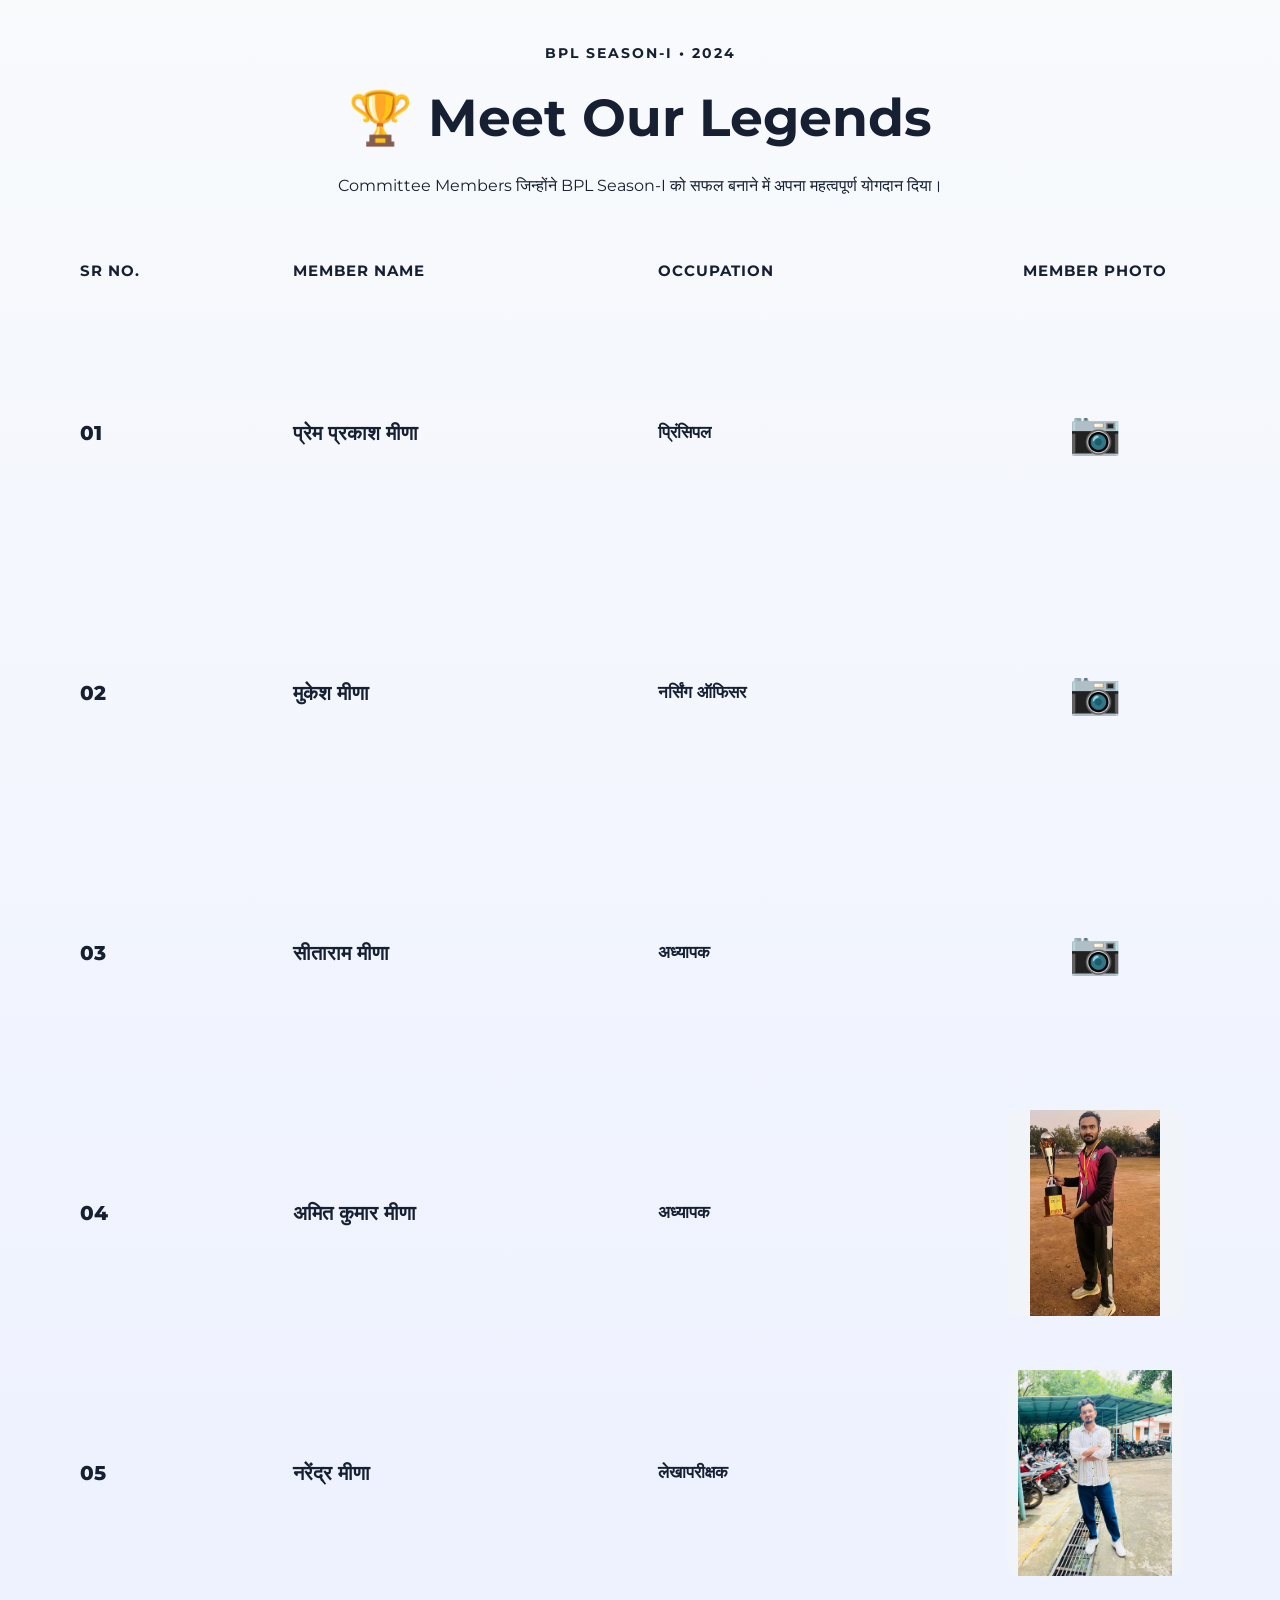
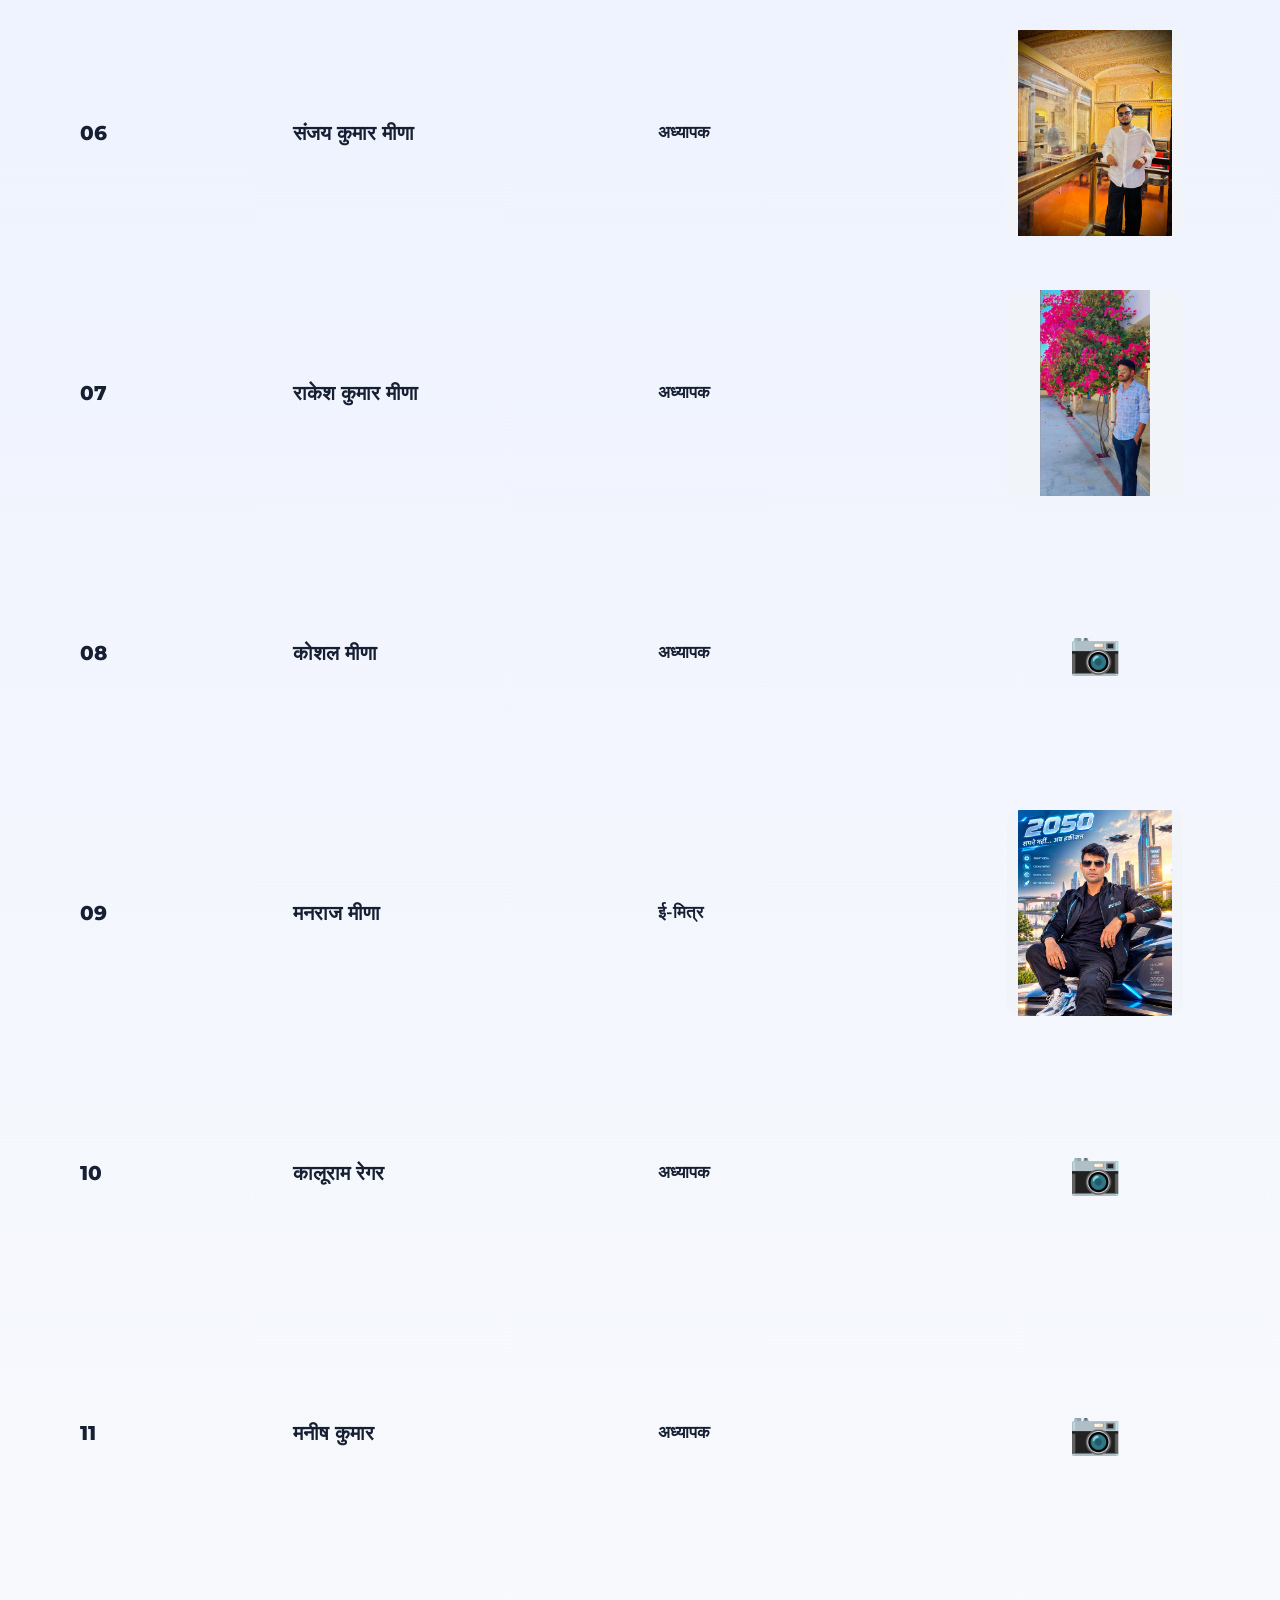
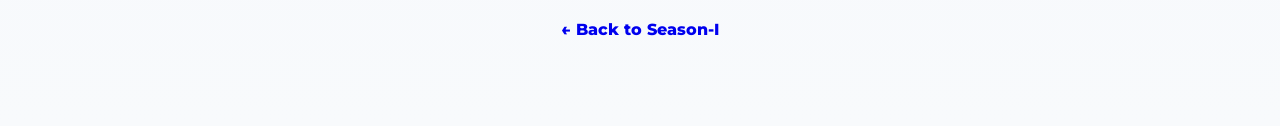
==== committee.html @ f073b976 "Replace placeholders with actual committee photos" ====
<!DOCTYPE html>
<html lang="hi">
<head>
    <meta charset="UTF-8">
    <meta name="viewport" content="width=device-width, initial-scale=1.0">

    <title>Meet Our Legends | BPL Season-I</title>

    <link rel="stylesheet" href="style.css">

    <style>
        .committee-page {
            max-width: 1200px;
            margin: 0 auto;
            padding: 40px 20px 70px;
        }

        .committee-header {
            text-align: center;
            margin-bottom: 40px;
        }

        .committee-header .eyebrow {
            display: inline-block;
            font-size: 14px;
            font-weight: 700;
            letter-spacing: 2px;
            margin-bottom: 12px;
        }

        .committee-header h1 {
            margin: 0;
            font-size: clamp(30px, 5vw, 52px);
        }

        .committee-header p {
            margin: 12px auto 0;
            max-width: 700px;
            line-height: 1.7;
        }

        .committee-table-wrap {
            width: 100%;
            overflow-x: auto;
            border-radius: 18px;
        }

        .committee-table {
            width: 100%;
            min-width: 850px;
            border-collapse: separate;
            border-spacing: 0;
            overflow: hidden;
        }

        .committee-table th,
        .committee-table td {
            padding: 20px;
            text-align: left;
            vertical-align: middle;
        }

        .committee-table th {
            font-size: 15px;
            text-transform: uppercase;
            letter-spacing: 1px;
        }

        .committee-table td {
            font-size: 17px;
        }

        .committee-table tbody tr {
            transition: transform 0.2s ease;
        }

        .committee-table tbody tr:hover {
            transform: scale(1.005);
        }

        .committee-number {
            font-weight: 800;
            font-size: 20px !important;
            white-space: nowrap;
        }

        .committee-name {
            font-weight: 800;
            font-size: 20px !important;
            white-space: nowrap;
        }

        .committee-occupation {
            font-weight: 600;
            white-space: nowrap;
        }

        .committee-photo-cell {
            width: 250px;
            text-align: center !important;
        }

        .committee-photo-frame {
            width: 190px;
            height: 220px;
            margin: 0 auto;
            padding: 7px;
            border-radius: 18px;
            overflow: hidden;
            box-sizing: border-box;
        }

        .committee-photo-frame img {
            width: 100%;
            height: 100%;
            display: block;
            object-fit: contain;
            background: #f1f5f9;
            border-radius: 13px;
        }

        .committee-photo-placeholder {
            width: 100%;
            height: 100%;
            display: flex;
            align-items: center;
            justify-content: center;
            border-radius: 13px;
            font-size: 42px;
        }

        .committee-back {
            text-align: center;
            margin-top: 40px;
        }

        .committee-back a {
            display: inline-block;
            padding: 14px 24px;
            border-radius: 12px;
            text-decoration: none;
            font-weight: 800;
        }

        @media (max-width: 700px) {
            .committee-page {
                padding: 30px 12px 50px;
            }

            .committee-table th,
            .committee-table td {
                padding: 15px;
            }

            .committee-photo-frame {
                width: 170px;
                height: 200px;
            }
        }
    </style>
</head>

<body>

<main class="committee-page">

    <header class="committee-header">
        <div class="eyebrow">BPL SEASON-I • 2024</div>

        <h1>🏆 Meet Our Legends</h1>

        <p>
            Committee Members जिन्होंने BPL Season-I को सफल बनाने में
            अपना महत्वपूर्ण योगदान दिया।
        </p>
    </header>


    <div class="committee-table-wrap">

        <table class="committee-table">

            <thead>
                <tr>
                    <th>Sr No.</th>
                    <th>Member Name</th>
                    <th>Occupation</th>
                    <th class="committee-photo-cell">Member Photo</th>
                </tr>
            </thead>

            <tbody>

                <tr>
                    <td class="committee-number">01</td>
                    <td class="committee-name">प्रेम प्रकाश मीणा</td>
                    <td class="committee-occupation">प्रिंसिपल</td>
                    <td class="committee-photo-cell">
                        <div class="committee-photo-frame">
                            <div class="committee-photo-placeholder">📷</div>
                        </div>
                    </td>
                </tr>

                <tr>
                    <td class="committee-number">02</td>
                    <td class="committee-name">मुकेश मीणा</td>
                    <td class="committee-occupation">नर्सिंग ऑफिसर</td>
                    <td class="committee-photo-cell">
                        <div class="committee-photo-frame">
                            <div class="committee-photo-placeholder">📷</div>
                        </div>
                    </td>
                </tr>

                <tr>
                    <td class="committee-number">03</td>
                    <td class="committee-name">सीताराम मीणा</td>
                    <td class="committee-occupation">अध्यापक</td>
                    <td class="committee-photo-cell">
                        <div class="committee-photo-frame">
                            <div class="committee-photo-placeholder">📷</div>
                        </div>
                    </td>
                </tr>

                <tr>
                    <td class="committee-number">04</td>
                    <td class="committee-name">अमित कुमार मीणा</td>
                    <td class="committee-occupation">अध्यापक</td>
                    <td class="committee-photo-cell">
                        <div class="committee-photo-frame">
                            <img src="committee-photos/amit-kumar-meena.jpg"
     alt="अमित कुमार मीणा"
     loading="lazy">
                        </div>
                    </td>
                </tr>

                <tr>
                    <td class="committee-number">05</td>
                    <td class="committee-name">नरेंद्र मीणा</td>
                    <td class="committee-occupation">लेखापरीक्षक</td>
                    <td class="committee-photo-cell">
                        <div class="committee-photo-frame">
                            <img src="committee-photos/narendra-meena.jpg"
     alt="नरेंद्र मीणा"
     loading="lazy">
                        </div>
                    </td>
                </tr>

                <tr>
                    <td class="committee-number">06</td>
                    <td class="committee-name">संजय कुमार मीणा</td>
                    <td class="committee-occupation">अध्यापक</td>
                    <td class="committee-photo-cell">
                        <div class="committee-photo-frame">
                            <img src="committee-photos/sanjay-kumar-meena.jpg"
     alt="संजय कुमार मीणा"
     loading="lazy">
                        </div>
                    </td>
                </tr>

                <tr>
                    <td class="committee-number">07</td>
                    <td class="committee-name">राकेश कुमार मीणा</td>
                    <td class="committee-occupation">अध्यापक</td>
                    <td class="committee-photo-cell">
                        <div class="committee-photo-frame">
                            <img src="committee-photos/rakesh-kumar-meena.jpg"
     alt="राकेश कुमार मीणा"
     loading="lazy">
                        </div>
                    </td>
                </tr>

                <tr>
                    <td class="committee-number">08</td>
                    <td class="committee-name">कोशल मीणा</td>
                    <td class="committee-occupation">अध्यापक</td>
                    <td class="committee-photo-cell">
                        <div class="committee-photo-frame">
                            <div class="committee-photo-placeholder">📷</div>
                        </div>
                    </td>
                </tr>

                <tr>
                    <td class="committee-number">09</td>
                    <td class="committee-name">मनराज मीणा</td>
                    <td class="committee-occupation">ई-मित्र</td>
                    <td class="committee-photo-cell">
                        <div class="committee-photo-frame">
                            <img src="committee-photos/manraj-meena.jpg"
     alt="मनराज मीणा"
     loading="lazy">
                        </div>
                    </td>
                </tr>

                <tr>
                    <td class="committee-number">10</td>
                    <td class="committee-name">कालूराम रेगर</td>
                    <td class="committee-occupation">अध्यापक</td>
                    <td class="committee-photo-cell">
                        <div class="committee-photo-frame">
                            <div class="committee-photo-placeholder">📷</div>
                        </div>
                    </td>
                </tr>

                <tr>
                    <td class="committee-number">11</td>
                    <td class="committee-name">मनीष कुमार</td>
                    <td class="committee-occupation">अध्यापक</td>
                    <td class="committee-photo-cell">
                        <div class="committee-photo-frame">
                            <div class="committee-photo-placeholder">📷</div>
                        </div>
                    </td>
                </tr>

            </tbody>

        </table>

    </div>


    <div class="committee-back">
        <a href="season-1.html">← Back to Season-I</a>
    </div>

</main>

</body>
  </html>
---- style.css ----
/* =========================================================
   🏏 BADH KA JHOPDA PREMIER LEAGUE
   BPL - COLORFUL CRICKET EDITION
   ========================================================= */


/* ================= GOOGLE FONT ================= */

@import url('https://fonts.googleapis.com/css2?family=Baloo+2:wght@400;500;600;700;800&family=Montserrat:wght@400;500;600;700;800;900&display=swap');


/* ================= COLOR SYSTEM ================= */

:root {

    --green-dark: #052e16;
    --green: #16a34a;
    --green-light: #4ade80;

    --gold: #fbbf24;
    --gold-dark: #d97706;

    --orange: #f97316;
    --red: #ef4444;

    --blue: #2563eb;
    --purple: #7c3aed;
    --pink: #ec4899;

    --dark: #07111f;
    --dark-2: #0f172a;

    --white: #ffffff;
    --light: #f8fafc;
    --grey: #64748b;

    --shadow:
        0 10px 30px rgba(0, 0, 0, 0.12);

    --shadow-heavy:
        0 15px 40px rgba(0, 0, 0, 0.22);
}


/* ================= GLOBAL ================= */

* {
    margin: 0;
    padding: 0;
    box-sizing: border-box;
}

html {
    scroll-behavior: smooth;
}

body {

    font-family: 'Montserrat', Arial, sans-serif;

    background:
        linear-gradient(
            180deg,
            #f8fafc 0%,
            #eef2ff 45%,
            #f8fafc 100%
        );

    color: #172033;

    line-height: 1.6;

    overflow-x: hidden;
}


/* ================= HEADER ================= */

.site-header {

    position: relative;

    min-height: 330px;

    display: flex;

    align-items: center;

    padding: 50px 6%;

    color: white;

    overflow: hidden;

    background-image:

        linear-gradient(
            120deg,
            rgba(2, 44, 34, 0.88),
            rgba(15, 23, 42, 0.78),
            rgba(124, 58, 237, 0.55)
        ),

        url("bpl-tournament.jpeg");

    background-size: cover;

    background-position: center 40%;

    background-repeat: no-repeat;
}


/* Decorative glow */

.site-header::before {

    content: "";

    position: absolute;

    width: 350px;
    height: 350px;

    right: -120px;
    top: -150px;

    border-radius: 50%;

    background:
        radial-gradient(
            circle,
            rgba(251, 191, 36, 0.45),
            transparent 70%
        );

    pointer-events: none;
}


/* Bottom gold line */

.site-header::after {

    content: "";

    position: absolute;

    left: 0;
    bottom: 0;

    width: 100%;
    height: 6px;

    background:
        linear-gradient(
            90deg,
            #16a34a,
            #fbbf24,
            #f97316,
            #ec4899,
            #7c3aed
        );
}


/* ================= LOGO AREA ================= */

.logo-area {

    display: flex;

    align-items: center;

    gap: 22px;

    position: relative;

    z-index: 5;
}


/* ================= BPL LOGO ================= */

.logo-circle {

    width: 90px;
    height: 90px;

    border-radius: 50%;

    display: flex;

    align-items: center;

    justify-content: center;

    flex-shrink: 0;

    font-family: 'Montserrat', sans-serif;

    font-size: 25px;

    font-weight: 900;

    color: #172033;

    background:
        linear-gradient(
            135deg,
            #fde68a,
            #fbbf24,
            #f97316
        );

    border: 5px solid rgba(255,255,255,0.9);

    box-shadow:
        0 0 0 5px rgba(251,191,36,0.25),
        0 0 35px rgba(251,191,36,0.65),
        0 8px 25px rgba(0,0,0,0.4);

    animation: logoPulse 3s infinite;
}


@keyframes logoPulse {

    0%, 100% {
        transform: scale(1);
    }

    50% {
        transform: scale(1.06);
    }
}


/* ================= HEADER TITLE ================= */

.logo-area h1 {

    font-family: 'Baloo 2', sans-serif;

    font-size: clamp(32px, 5vw, 55px);

    line-height: 1.05;

    font-weight: 800;

    letter-spacing: -1px;

    color: white;

    text-shadow:
        3px 4px 0 rgba(0,0,0,0.35),
        0 0 20px rgba(255,255,255,0.18);
}


/* Gradient highlight */

.logo-area h1::first-letter {
    color: #fbbf24;
}


/* ================= TAGLINE ================= */

.logo-area p {

    margin-top: 8px;

    font-size: 18px;

    font-weight: 600;

    letter-spacing: 2px;

    color: #fef3c7;

    text-shadow:
        2px 2px 5px rgba(0,0,0,0.7);
}


/* ================= NAVIGATION ================= */

.navbar {

    position: sticky;

    top: 0;

    z-index: 1000;

    background:
        linear-gradient(
            90deg,
            #052e16,
            #0f172a,
            #312e81
        );

    box-shadow:
        0 5px 20px rgba(0,0,0,0.25);
}


.navbar ul {

    list-style: none;

    display: flex;

    align-items: center;

    justify-content: center;

    flex-wrap: wrap;
}


.navbar a {

    display: block;

    padding: 15px 18px;

    color: white;

    text-decoration: none;

    font-size: 14px;

    font-weight: 700;

    letter-spacing: 0.5px;

    position: relative;

    transition: 0.3s ease;
}


.navbar a::after {

    content: "";

    position: absolute;

    left: 50%;

    bottom: 5px;

    width: 0;

    height: 3px;

    background: #fbbf24;

    border-radius: 10px;

    transform: translateX(-50%);

    transition: 0.3s;
}


.navbar a:hover {

    color: #fbbf24;

    background:
        rgba(255,255,255,0.08);
}


.navbar a:hover::after {

    width: 65%;
}


/* ================= HERO ================= */

.hero {

    min-height: 500px;

    display: flex;

    align-items: center;

    justify-content: center;

    text-align: center;

    padding: 70px 20px;

    color: white;

    position: relative;

    overflow: hidden;

    background:

        radial-gradient(
            circle at 15% 20%,
            rgba(34,197,94,0.25),
            transparent 30%
        ),

        radial-gradient(
            circle at 85% 80%,
            rgba(124,58,237,0.35),
            transparent 35%
        ),

        linear-gradient(
            135deg,
            #052e16,
            #0f172a 55%,
            #312e81
        );
}


.hero::before {

    content: "🏏";

    position: absolute;

    font-size: 180px;

    opacity: 0.04;

    right: 4%;

    bottom: -30px;

    transform: rotate(-15deg);
}


.hero-content {

    max-width: 950px;

    position: relative;

    z-index: 2;
}


.small-title {

    color: #fbbf24;

    font-weight: 800;

    letter-spacing: 5px;

    font-size: 15px;

    margin-bottom: 10px;
}


.hero h2 {

    font-family: 'Baloo 2', sans-serif;

    font-size: clamp(40px, 7vw, 76px);

    line-height: 1;

    font-weight: 800;

    margin-bottom: 20px;

    background:
        linear-gradient(
            90deg,
            #ffffff,
            #fde68a,
            #ffffff
        );

    -webkit-background-clip: text;

    background-clip: text;

    color: transparent;

    text-shadow:
        0 5px 25px rgba(0,0,0,0.3);
}


.hero-subtitle {

    font-size: 20px;

    color: #dbeafe;

    font-weight: 500;

    margin-bottom: 30px;
}


/* ================= BUTTONS ================= */

.hero-buttons {

    display: flex;

    justify-content: center;

    gap: 15px;

    flex-wrap: wrap;
}


.btn {

    display: inline-block;

    padding: 13px 28px;

    border-radius: 50px;

    text-decoration: none;

    font-weight: 800;

    color: #172033;

    background:
        linear-gradient(
            135deg,
            #fde68a,
            #fbbf24,
            #f97316
        );

    box-shadow:
        0 8px 20px rgba(0,0,0,0.25);

    transition: 0.3s ease;
}


.btn:hover {

    transform: translateY(-5px) scale(1.03);

    box-shadow:
        0 12px 30px rgba(251,191,36,0.35);
}


.secondary-btn {

    background:
        linear-gradient(
            135deg,
            #4ade80,
            #16a34a
        );

    color: white;
}


/* ================= COMMON SECTIONS ================= */

section {

    padding: 75px 6%;
}


.section-heading {

    text-align: center;

    max-width: 850px;

    margin: 0 auto 45px;
}


.section-label {

    display: inline-block;

    color: #7c3aed;

    font-size: 13px;

    font-weight: 900;

    letter-spacing: 3px;

    margin-bottom: 5px;
}


.section-heading h2 {

    font-family: 'Baloo 2', sans-serif;

    font-size: 42px;

    line-height: 1.1;

    color: #172033;

    margin-bottom: 10px;
}


.section-heading > p:last-child {

    color: #64748b;

    font-size: 16px;
}


/* ================= SEASONS ================= */

.season-grid {

    display: grid;

    grid-template-columns:
        repeat(auto-fit, minmax(300px, 1fr));

    gap: 30px;

    max-width: 1100px;

    margin: auto;
}


.season-card {

    position: relative;

    background: white;

    padding: 32px;

    border-radius: 20px;

    overflow: hidden;

    box-shadow: var(--shadow);

    border: 1px solid #e2e8f0;

    transition: 0.35s ease;
}


.season-card::before {

    content: "";

    position: absolute;

    left: 0;
    top: 0;

    width: 100%;
    height: 6px;

    background:
        linear-gradient(
            90deg,
            #16a34a,
            #fbbf24,
            #f97316
        );
}


.season-card:hover {

    transform: translateY(-10px);

    box-shadow: var(--shadow-heavy);
}


.season-status {

    display: inline-block;

    padding: 5px 12px;

    border-radius: 30px;

    font-size: 11px;

    font-weight: 900;

    letter-spacing: 1px;

    margin-bottom: 15px;
}


.completed .season-status {

    background: #dcfce7;

    color: #166534;
}


.upcoming .season-status {

    background: #ede9fe;

    color: #6d28d9;
}


.season-card h3 {

    font-family: 'Baloo 2', sans-serif;

    font-size: 29px;

    color: #172033;

    margin-bottom: 5px;
}


.season-date {

    color: #7c3aed;

    font-weight: 800;

    margin-bottom: 15px;
}


.season-card p {

    color: #64748b;

    margin-bottom: 12px;
}


.season-result {

    display: flex;

    justify-content: space-between;

    gap: 15px;

    padding: 12px;

    margin-top: 10px;

    border-radius: 10px;

    background: #f8fafc;
}


.season-result strong {

    color: #172033;
}


.season-result span {

    font-weight: 800;

    color: #16a34a;
}


.coming-soon {

    margin-top: 20px;

    padding: 15px;

    text-align: center;

    border-radius: 12px;

    font-weight: 800;

    color: #6d28d9;

    background:
        linear-gradient(
            135deg,
            #f5f3ff,
            #ede9fe
        );
}


/* ================= CHAMPION ================= */

.champion-section {

    text-align: center;

    color: white;

    background:

        radial-gradient(
            circle at center,
            rgba(251,191,36,0.18),
            transparent 45%
        ),

        linear-gradient(
            135deg,
            #052e16,
            #0f172a,
            #312e81
        );
}


.champion-card {

    max-width: 800px;

    margin: auto;

    padding: 45px 25px;

    border-radius: 25px;

    border: 1px solid rgba(251,191,36,0.4);

    background:
        rgba(255,255,255,0.06);

    box-shadow:
        0 20px 50px rgba(0,0,0,0.25);
}


.trophy {

    font-size: 70px;

    margin-bottom: 10px;

    filter:
        drop-shadow(
            0 8px 12px rgba(0,0,0,0.4)
        );
}


.champion-section .section-label {

    color: #fbbf24;
}


.champion-section h2 {

    font-family: 'Baloo 2', sans-serif;

    font-size: 50px;

    color: #fbbf24;

    margin: 5px 0 10px;
}


.champion-section p {

    color: #e2e8f0;

    font-size: 18px;
}


.champion-date {

    margin-top: 15px;

    color: #bbf7d0;

    font-weight: 700;
}


/* ================= TEAMS ================= */

.team-grid {

    display: grid;

    grid-template-columns:
        repeat(auto-fit, minmax(250px, 1fr));

    gap: 25px;

    max-width: 1200px;

    margin: auto;
}


.team-card {

    background: white;

    border-radius: 18px;

    padding: 27px;

    position: relative;

    overflow: hidden;

    border: 1px solid #e2e8f0;

    box-shadow: var(--shadow);

    transition: 0.35s ease;
}


.team-card::before {

    content: "";

    position: absolute;

    left: 0;
    top: 0;

    width: 100%;
    height: 5px;

    background:
        linear-gradient(
            90deg,
            #16a34a,
            #2563eb,
            #7c3aed,
            #ec4899
        );
}


.team-card:hover {

    transform: translateY(-8px) rotate(-0.5deg);

    box-shadow: var(--shadow-heavy);
}


.team-number {

    position: absolute;

    top: 15px;

    right: 18px;

    font-size: 30px;

    font-weight: 900;

    color: #e2e8f0;
}


.team-card h3 {

    font-family: 'Baloo 2', sans-serif;

    font-size: 27px;

    color: #172033;

    margin-bottom: 12px;
}


.team-card p {

    color: #64748b;

    margin: 7px 0;
}


.team-card strong {

    color: #334155;
}


.team-achievement {

    display: inline-block;

    margin-top: 15px;

    padding: 6px 13px;

    border-radius: 30px;

    font-size: 12px;

    font-weight: 900;
}


.champion-tag {

    color: #92400e;

    background: #fef3c7;
}


.runner-tag {

    color: #475569;

    background: #e2e8f0;
}


/* ================= AWARDS ================= */

.awards-grid {

    display: grid;

    grid-template-columns:
        repeat(auto-fit, minmax(230px, 1fr));

    gap: 25px;

    max-width: 1100px;

    margin: auto;
}


.award-card {

    background: white;

    text-align: center;

    padding: 30px 20px;

    border-radius: 20px;

    box-shadow: var(--shadow);

    border: 1px solid #e2e8f0;

    transition: 0.35s ease;
}


.award-card:hover {

    transform: translateY(-10px);

    box-shadow: var(--shadow-heavy);
}


.award-icon {

    font-size: 50px;

    margin-bottom: 8px;
}


.award-card h3 {

    font-family: 'Baloo 2', sans-serif;

    font-size: 22px;

    color: #64748b;
}


.award-card h4 {

    font-size: 19px;

    color: #172033;

    margin: 5px 0;
}


.award-card p {

    color: #7c3aed;

    font-weight: 700;
}


/* ================= CAPTAINS ================= */

.captain-table-wrapper {

    max-width: 1000px;

    margin: auto;

    overflow-x: auto;

    border-radius: 18px;

    box-shadow: var(--shadow);
}


.captain-table {

    width: 100%;

    border-collapse: collapse;

    background: white;
}


.captain-table th {

    padding: 17px;

    text-align: left;

    color: white;

    background:
        linear-gradient(
            90deg,
            #052e16,
            #312e81
        );

    font-weight: 800;
}


.captain-table td {

    padding: 15px 17px;

    border-bottom: 1px solid #e2e8f0;

    color: #475569;

    font-weight: 500;
}


.captain-table tbody tr {

    transition: 0.2s;
}


.captain-table tbody tr:hover {

    background: #f0fdf4;

    transform: scale(1.005);
}


/* ================= SPONSORS ================= */

.sponsor-grid {

    display: grid;

    grid-template-columns:
        repeat(auto-fit, minmax(220px, 1fr));

    gap: 22px;

    max-width: 1100px;

    margin: auto;
}


.sponsor-card {

    padding: 28px 20px;

    text-align: center;

    border-radius: 18px;

    background:

        linear-gradient(
            145deg,
            #ffffff,
            #f8fafc
        );

    border: 1px solid #e2e8f0;

    box-shadow: var(--shadow);

    transition: 0.35s ease;
}


.sponsor-card:hover {

    transform: translateY(-8px);

    border-color: #fbbf24;

    box-shadow:
        0 15px 35px rgba(251,191,36,0.18);
}


.sponsor-card h3 {

    font-family: 'Baloo 2', sans-serif;

    font-size: 22px;

    color: #172033;

    margin-bottom: 5px;
}


.sponsor-card p {

    color: #16a34a;

    font-weight: 700;
}


/* ================= WINNERS ================= */

.winners-section {

    background:

        linear-gradient(
            135deg,
            #fff7ed,
            #fefce8,
            #f0fdf4
        );
}


.winner-card {

    max-width: 800px;

    margin: auto;

    padding: 35px;

    display: flex;

    align-items: center;

    justify-content: center;

    gap: 25px;

    border-radius: 22px;

    background: white;

    border: 3px solid #fbbf24;

    box-shadow:
        0 15px 40px rgba(217,119,6,0.15);
}


.winner-trophy {

    font-size: 70px;
}


.winner-card p {

    color: #64748b;

    font-weight: 700;
}


.winner-card h2 {

    font-family: 'Baloo 2', sans-serif;

    font-size: 38px;

    color: #b45309;
}


.winner-card span {

    display: inline-block;

    padding: 5px 15px;

    border-radius: 30px;

    color: white;

    background:
        linear-gradient(
            90deg,
            #d97706,
            #f59e0b
        );

    font-weight: 800;
}


.runner-card {

    max-width: 600px;

    margin: 25px auto 0;

    padding: 20px;

    text-align: center;

    border-radius: 15px;

    background: white;

    box-shadow: var(--shadow);
}


.runner-card p {

    color: #64748b;

    font-size: 13px;

    font-weight: 700;
}


.runner-card h3 {

    font-family: 'Baloo 2', sans-serif;

    font-size: 25px;

    color: #475569;
}


/* ================= GALLERY ================= */

.gallery-grid {

    display: grid;

    grid-template-columns:
        repeat(auto-fit, minmax(250px, 1fr));

    gap: 25px;

    max-width: 1100px;

    margin: auto;
}


.gallery-placeholder {

    min-height: 230px;

    border-radius: 20px;

    display: flex;

    flex-direction: column;

    align-items: center;

    justify-content: center;

    text-align: center;

    color: white;

    position: relative;

    overflow: hidden;

    box-shadow: var(--shadow);

    background:
        linear-gradient(
            135deg,
            #052e16,
            #2563eb,
            #7c3aed
        );

    transition: 0.35s ease;
}


.gallery-placeholder:nth-child(2) {

    background:
        linear-gradient(
            135deg,
            #b45309,
            #f97316,
            #ec4899
        );
}


.gallery-placeholder:nth-child(3) {

    background:
        linear-gradient(
            135deg,
            #14532d,
            #16a34a,
            #fbbf24
        );
}


.gallery-placeholder:hover {

    transform: translateY(-8px) scale(1.02);

    box-shadow: var(--shadow-heavy);
}


.gallery-placeholder span {

    font-size: 55px;

    margin-bottom: 10px;
}


.gallery-placeholder p {

    font-size: 17px;

    font-weight: 800;
}


/* ================= CONTACT ================= */

.contact-section {

    text-align: center;

    color: white;

    background:

        radial-gradient(
            circle at 20% 30%,
            rgba(34,197,94,0.3),
            transparent 30%
        ),

        linear-gradient(
            135deg,
            #052e16,
            #0f172a,
            #312e81
        );
}


.contact-section .section-heading h2 {

    color: white;
}


.contact-section .section-label {

    color: #fbbf24;
}


.contact-section .section-heading > p:last-child {

    color: #cbd5e1;
}


/* ================= FOOTER ================= */

.footer {

    padding: 30px 15px;

    text-align: center;

    color: #94a3b8;

    background: #020617;

    border-top: 4px solid #fbbf24;
}


.footer h3 {

    font-family: 'Baloo 2', sans-serif;

    font-size: 24px;

    color: #fbbf24;

    margin-bottom: 5px;
}


.footer p {

    margin: 5px 0;

    font-size: 14px;
}


/* ================= MOBILE ================= */

@media (max-width: 650px) {

    .site-header {
        min-height: 280px;
        padding: 35px 5%;

        background-position: center 5%;
        background-size: cover;
    }


    /* HEADER */

    .site-header {

        min-height: 280px;

        padding: 35px 5%;

        background-position: center;
    }


    .logo-area {

        gap: 14px;

        align-items: center;
    }


    .logo-circle {

        width: 62px;
        height: 62px;

        font-size: 18px;

        border-width: 3px;
    }


    .logo-area h1 {

        font-size: 25px;

        letter-spacing: -0.5px;
    }


    .logo-area p {

        font-size: 12px;

        letter-spacing: 1px;
    }


    /* NAVIGATION */

    .navbar {

        position: static;
    }


    .navbar ul {

        flex-direction: column;

        width: 100%;
    }


    .navbar li {

        width: 100%;

        text-align: center;
    }


    .navbar a {

        padding: 10px;

        border-bottom:
            1px solid rgba(255,255,255,0.08);
    }


    /* HERO */

    .hero {

        min-height: 430px;

        padding: 50px 18px;
    }


    .hero h2 {

        font-size: 42px;
    }


    .hero-subtitle {

        font-size: 16px;
    }


    .hero-buttons {

        gap: 10px;
    }


    .btn {

        padding: 11px 20px;

        font-size: 14px;
    }


    /* SECTIONS */

    section {

        padding: 55px 5%;
    }


    .section-heading h2 {

        font-size: 34px;
    }


    /* CHAMPION */

    .champion-section h2 {

        font-size: 38px;
    }


    .trophy {

        font-size: 55px;
    }


    /* WINNER */

    .winner-card {

        flex-direction: column;

        text-align: center;

        padding: 28px 18px;
    }


    .winner-trophy {

        font-size: 55px;
    }


    .winner-card h2 {

        font-size: 32px;
    }


    /* CARDS */

    .season-card,
    .team-card,
    .award-card,
    .sponsor-card {

        padding: 24px 20px;
    }


    /* TABLE */

    .captain-table {

        font-size: 14px;
    }


    .captain-table th,
    .captain-table td {

        padding: 11px;
    }


    /* GALLERY */

    .gallery-placeholder {

        min-height: 190px;
    }

}


/* ================= TABLET ================= */

@media (min-width: 651px) and (max-width: 1000px) {

    .site-header {

        min-height: 300px;

        padding: 40px 5%;
    }


    .logo-area h1 {

        font-size: 38px;
    }


    .hero h2 {

        font-size: 55px;
    }


    section {

        padding: 60px 5%;
    }

}


/* ================= LARGE SCREENS ================= */

@media (min-width: 1400px) {

    .site-header {

        padding-left: 10%;

        padding-right: 10%;
    }


    section {

        padding-left: 10%;

        padding-right: 10%;
    }


    .hero {

        min-height: 550px;
    }

}
/* =========================================================
   STEP 19 — SEASON-I TOURNAMENT SUMMARY
   ========================================================= */

.season-summary {

    max-width: 1150px;

    margin: 0 auto 45px;

    padding: 38px 35px;

    border-radius: 25px;

    background:
        linear-gradient(
            135deg,
            #052e16,
            #0f172a 55%,
            #312e81
        );

    color: white;

    box-shadow:
        0 18px 45px rgba(0,0,0,0.20);

    position: relative;

    overflow: hidden;
}


/* Decorative glow */

.season-summary::before {

    content: "";

    position: absolute;

    width: 250px;
    height: 250px;

    right: -80px;
    top: -100px;

    border-radius: 50%;

    background:
        radial-gradient(
            circle,
            rgba(251,191,36,0.30),
            transparent 70%
        );
}


.season-summary::after {

    content: "";

    position: absolute;

    width: 220px;
    height: 220px;

    left: -100px;
    bottom: -120px;

    border-radius: 50%;

    background:
        radial-gradient(
            circle,
            rgba(34,197,94,0.25),
            transparent 70%
        );
}


/* Header */

.summary-header {

    text-align: center;

    position: relative;

    z-index: 2;

    margin-bottom: 35px;
}


.summary-label {

    display: inline-block;

    padding: 6px 16px;

    border-radius: 30px;

    color: #172033;

    background:
        linear-gradient(
            90deg,
            #fbbf24,
            #f97316
        );

    font-size: 12px;

    font-weight: 900;

    letter-spacing: 2px;
}


.summary-header h2 {

    font-family:
        'Baloo 2',
        sans-serif;

    font-size: 40px;

    line-height: 1.1;

    margin: 10px 0 5px;

    color: white;
}


.summary-header p {

    color: #cbd5e1;

    font-size: 15px;

    font-weight: 700;

    letter-spacing: 1px;
}


/* Timeline */

.season-timeline {

    display: flex;

    align-items: center;

    justify-content: center;

    position: relative;

    z-index: 2;
}


.timeline-item {

    min-width: 180px;

    text-align: center;
}


.timeline-icon {

    width: 65px;
    height: 65px;

    margin: 0 auto 12px;

    border-radius: 50%;

    display: flex;

    align-items: center;

    justify-content: center;

    font-size: 29px;

    background:
        rgba(255,255,255,0.10);

    border:
        2px solid rgba(255,255,255,0.20);

    box-shadow:
        0 8px 20px rgba(0,0,0,0.20);
}


.timeline-content span {

    display: block;

    color: #94a3b8;

    font-size: 10px;

    font-weight: 900;

    letter-spacing: 1.5px;

    margin-bottom: 3px;
}


.timeline-content strong {

    display: block;

    color: #fbbf24;

    font-family:
        'Baloo 2',
        sans-serif;

    font-size: 20px;

    line-height: 1.2;
}


.timeline-content small {

    display: block;

    margin-top: 4px;

    color: #cbd5e1;

    font-size: 11px;

    font-weight: 600;
}


/* Champion */

.champion-timeline .timeline-icon {

    background:
        linear-gradient(
            135deg,
            #fbbf24,
            #f97316
        );

    border-color: #fde68a;

    box-shadow:
        0 0 25px rgba(251,191,36,0.35);
}


.champion-timeline .timeline-content strong {

    color: #fbbf24;

    font-size: 23px;
}


/* Runner-up */

.runner-timeline .timeline-icon {

    background:
        linear-gradient(
            135deg,
            #cbd5e1,
            #64748b
        );

    border-color: #e2e8f0;
}


.runner-timeline .timeline-content strong {

    color: #e2e8f0;

    font-size: 21px;
}


/* Connecting line */

.timeline-line {

    width: 55px;

    height: 3px;

    flex-shrink: 0;

    background:
        linear-gradient(
            90deg,
            #16a34a,
            #fbbf24
        );

    border-radius: 10px;
}


/* Hover */

.timeline-item {

    transition:
        transform 0.3s ease;
}


.timeline-item:hover {

    transform:
        translateY(-6px);
}


/* ================= MOBILE ================= */

@media (max-width: 750px) {

    .season-summary {

        padding: 30px 18px;

        border-radius: 20px;
    }


    .summary-header h2 {

        font-size: 32px;
    }


    .season-timeline {

        flex-direction: column;

        gap: 10px;
    }


    .timeline-item {

        width: 100%;

        min-width: 0;
    }


    .timeline-line {

        width: 3px;

        height: 35px;

        background:
            linear-gradient(
                180deg,
                #16a34a,
                #fbbf24
            );
    }


    .timeline-icon {

        width: 58px;

        height: 58px;

        font-size: 25px;
    }

}
/* =========================================================
   BPL MODERN FONT + COLOR BOOST
   ========================================================= */


/* ---------- Modern Headings ---------- */

.logo-area h1,
.hero h2,
.section-heading h2,
.summary-header h2,
.season-card h3,
.team-card h3,
.award-card h3,
.winner-card h2,
.champion-section h2 {

    font-family: 'Baloo 2', sans-serif;

    font-weight: 800;

    letter-spacing: -0.5px;
}


/* ---------- BPL Header Title ---------- */

.logo-area h1 {

    background:
        linear-gradient(
            90deg,
            #ffffff 0%,
            #fde68a 45%,
            #fbbf24 70%,
            #ffffff 100%
        );

    -webkit-background-clip: text;

    background-clip: text;

    color: transparent;

    text-shadow:
        0 5px 20px rgba(0,0,0,0.35);
}


/* ---------- Hero ---------- */

.hero h2 {

    font-size: clamp(44px, 7vw, 78px);

    background:
        linear-gradient(
            90deg,
            #ffffff,
            #fbbf24,
            #fb923c,
            #ffffff
        );

    background-size: 250% auto;

    -webkit-background-clip: text;

    background-clip: text;

    color: transparent;

    animation:
        bplTextShine 5s linear infinite;
}


@keyframes bplTextShine {

    0% {
        background-position: 0% center;
    }

    100% {
        background-position: 250% center;
    }
}


/* ---------- Section Headings ---------- */

.section-heading h2 {

    background:
        linear-gradient(
            90deg,
            #052e16,
            #2563eb,
            #7c3aed
        );

    -webkit-background-clip: text;

    background-clip: text;

    color: transparent;
}


/* ---------- Season Summary ---------- */

.season-summary {

    border:
        2px solid rgba(251,191,36,0.35);

    background:

        radial-gradient(
            circle at 10% 20%,
            rgba(34,197,94,0.25),
            transparent 28%
        ),

        radial-gradient(
            circle at 90% 80%,
            rgba(236,72,153,0.22),
            transparent 30%
        ),

        linear-gradient(
            135deg,
            #031b12,
            #0f172a 50%,
            #312e81
        );

    box-shadow:
        0 20px 50px rgba(15,23,42,0.30);
}


/* ---------- Season Label ---------- */

.summary-label {

    font-family:
        'Montserrat',
        sans-serif;

    background:
        linear-gradient(
            90deg,
            #fbbf24,
            #f97316,
            #ec4899
        );

    box-shadow:
        0 5px 18px rgba(249,115,22,0.30);
}


/* ---------- Timeline Icons ---------- */

.timeline-icon {

    transition:
        transform 0.3s ease,
        box-shadow 0.3s ease;
}


.timeline-item:hover .timeline-icon {

    transform:
        scale(1.12)
        rotate(5deg);

    box-shadow:
        0 0 25px rgba(251,191,36,0.40);
}


/* ---------- Champion ---------- */

.champion-timeline .timeline-icon {

    animation:
        trophyGlow 2.5s infinite;
}


@keyframes trophyGlow {

    0%, 100% {
        box-shadow:
            0 0 10px rgba(251,191,36,0.25);
    }

    50% {
        box-shadow:
            0 0 30px rgba(251,191,36,0.70);
    }
}


/* ---------- Season Cards ---------- */

.season-card {

    border-top:
        5px solid transparent;

    border-image:
        linear-gradient(
            90deg,
            #16a34a,
            #fbbf24,
            #f97316,
            #ec4899
        ) 1;

    background:
        linear-gradient(
            145deg,
            #ffffff,
            #f8fafc
        );
}


/* ---------- Team Cards ---------- */

.team-card {

    background:
        linear-gradient(
            145deg,
            #ffffff,
            #f8fafc
        );

    border:
        1px solid #e2e8f0;
}


.team-card h3 {

    background:
        linear-gradient(
            90deg,
            #052e16,
            #2563eb,
            #7c3aed
        );

    -webkit-background-clip: text;

    background-clip: text;

    color: transparent;
}


/* ---------- Award Cards ---------- */

.award-card {

    position: relative;

    overflow: hidden;
}


.award-card::before {

    content: "";

    position: absolute;

    top: 0;
    left: 0;

    width: 100%;
    height: 5px;

    background:
        linear-gradient(
            90deg,
            #f97316,
            #fbbf24,
            #ec4899,
            #7c3aed
        );
}


.award-icon {

    transition:
        transform 0.3s ease;
}


.award-card:hover .award-icon {

    transform:
        scale(1.18)
        rotate(-5deg);
}


.award-card h4 {

    font-family:
        'Baloo 2',
        sans-serif;

    font-size: 21px;

    color: #172033;
}


/* ---------- Sponsor Cards ---------- */

.sponsor-card {

    position: relative;

    overflow: hidden;
}


.sponsor-card::after {

    content: "";

    position: absolute;

    width: 120px;
    height: 120px;

    right: -60px;
    top: -60px;

    border-radius: 50%;

    background:
        rgba(251,191,36,0.15);
}


.sponsor-card h3 {

    font-family:
        'Baloo 2',
        sans-serif;

    font-weight: 800;
}


/* ---------- Buttons ---------- */

.btn {

    font-family:
        'Montserrat',
        sans-serif;

    position: relative;

    overflow: hidden;

    border: none;

    cursor: pointer;
}


.btn::after {

    content: "";

    position: absolute;

    top: 0;
    left: -100%;

    width: 70%;
    height: 100%;

    background:
        linear-gradient(
            90deg,
            transparent,
            rgba(255,255,255,0.45),
            transparent
        );

    transform:
        skewX(-20deg);

    transition:
        left 0.6s ease;
}


.btn:hover::after {

    left: 130%;
}


/* ---------- Navigation ---------- */

.navbar a {

    font-family:
        'Montserrat',
        sans-serif;

    font-weight: 800;

    text-transform: uppercase;

    font-size: 12px;

    letter-spacing: 0.8px;
}


/* ---------- Footer ---------- */

.footer h3 {

    background:
        linear-gradient(
            90deg,
            #fbbf24,
            #f97316,
            #ec4899
        );

    -webkit-background-clip: text;

    background-clip: text;

    color: transparent;
}


/* ---------- Mobile ---------- */

@media (max-width: 650px) {

    .logo-area h1 {

        font-size: 25px;
    }


    .hero h2 {

        font-size: 42px;
    }


    .summary-header h2 {

        font-size: 34px;
    }


    .section-heading h2 {

        font-size: 35px;
    }

}
/* =====================================================
   BPL SEASON-I TIMELINE - FINAL FIX
   ===================================================== */

.season-summary {
    position: relative;
    width: 100%;
    max-width: 1200px;
    margin: 0 auto 50px;
    padding: 45px 35px;
    border-radius: 28px;
    overflow: visible;
    background:
        radial-gradient(circle at 10% 20%, rgba(34,197,94,0.22), transparent 28%),
        radial-gradient(circle at 90% 80%, rgba(236,72,153,0.20), transparent 30%),
        linear-gradient(135deg, #031b12, #0f172a 50%, #312e81);
    border: 2px solid rgba(251,191,36,0.35);
    box-shadow: 0 20px 50px rgba(15,23,42,0.30);
}

/* Heading */

.summary-header {
    text-align: center;
    margin-bottom: 45px;
}

.summary-label {
    display: inline-block;
    padding: 7px 18px;
    border-radius: 30px;
    background: linear-gradient(90deg, #fbbf24, #f97316, #ec4899);
    color: #ffffff;
    font-family: 'Montserrat', sans-serif;
    font-size: 12px;
    font-weight: 800;
    letter-spacing: 2px;
    box-shadow: 0 5px 18px rgba(249,115,22,0.30);
}

.summary-header h2 {
    margin: 12px 0 5px;
    color: #ffffff;
    font-family: 'Baloo 2', sans-serif;
    font-size: 42px;
    font-weight: 800;
}

.summary-header p {
    margin: 0;
    color: #cbd5e1;
    font-family: 'Montserrat', sans-serif;
    font-size: 15px;
    font-weight: 600;
}

/* Timeline */

.season-timeline {
    position: relative;
    display: flex;
    align-items: flex-start;
    justify-content: space-between;
    width: 100%;
    padding: 10px 0;
}

/* Horizontal connecting line */

.season-timeline::before {
    content: "";
    position: absolute;
    top: 38px;
    left: 9%;
    right: 9%;
    height: 4px;
    border-radius: 10px;
    background: linear-gradient(
        90deg,
        #22c55e,
        #fbbf24,
        #f97316,
        #ec4899
    );
    z-index: 0;
}

/* Individual timeline item */

.timeline-item {
    position: relative;
    z-index: 2;
    width: 22%;
    text-align: center;
    color: white;
}

.timeline-icon {
    width: 76px;
    height: 76px;
    margin: 0 auto 15px;
    display: flex;
    align-items: center;
    justify-content: center;

    border-radius: 50%;
    background: #ffffff;

    font-size: 30px;

    box-shadow:
        0 8px 25px rgba(0,0,0,0.25),
        0 0 0 7px rgba(255,255,255,0.08);

    transition: all 0.3s ease;
}

.timeline-item:hover .timeline-icon {
    transform: scale(1.12) translateY(-4px);
    box-shadow:
        0 12px 30px rgba(0,0,0,0.30),
        0 0 25px rgba(251,191,36,0.55);
}

/* Text */

.timeline-content span {
    display: block;
    margin-bottom: 5px;

    color: #94a3b8;

    font-family: 'Montserrat', sans-serif;
    font-size: 11px;
    font-weight: 800;

    letter-spacing: 2px;
}

.timeline-content strong {
    display: block;

    color: #fbbf24;

    font-family: 'Baloo 2', sans-serif;
    font-size: 21px;
    font-weight: 800;

    line-height: 1.2;
}

.timeline-content small {
    display: block;
    margin-top: 5px;

    color: #cbd5e1;

    font-family: 'Montserrat', sans-serif;
    font-size: 11px;
    font-weight: 600;
}

/* Champion */

.champion-timeline .timeline-icon {
    background: linear-gradient(135deg, #fbbf24, #f97316);
}

.champion-timeline .timeline-icon {
    animation: timelineTrophyGlow 2.5s infinite;
}

@keyframes timelineTrophyGlow {
    0%, 100% {
        box-shadow: 0 8px 25px rgba(0,0,0,0.25),
                    0 0 10px rgba(251,191,36,0.25);
    }

    50% {
        box-shadow: 0 8px 25px rgba(0,0,0,0.25),
                    0 0 30px rgba(251,191,36,0.75);
    }
}

/* Runner-up */

.runner-timeline .timeline-icon {
    background: linear-gradient(135deg, #e2e8f0, #94a3b8);
}

/* Hide old separate timeline lines */

.timeline-line {
    display: none;
}


/* =====================================================
   MOBILE TIMELINE
   ===================================================== */

@media (max-width: 750px) {

    .season-summary {
        padding: 35px 20px;
    }

    .summary-header h2 {
        font-size: 34px;
    }

    .season-timeline {
        display: block;
        padding-left: 15px;
    }

    /* Vertical line */

    .season-timeline::before {
        top: 20px;
        bottom: 20px;
        left: 52px;
        right: auto;

        width: 4px;
        height: auto;

        background: linear-gradient(
            180deg,
            #22c55e,
            #fbbf24,
            #f97316,
            #ec4899
        );
    }

    .timeline-item {
        width: 100%;
        min-height: 120px;

        display: flex;
        align-items: center;

        text-align: left;
        margin-bottom: 10px;
    }

    .timeline-icon {
        flex: 0 0 76px;
        margin: 0 20px 0 0;
    }

    .timeline-content {
        flex: 1;
    }

    .timeline-content strong {
        font-size: 20px;
    }

    .timeline-line {
        display: none;
    }
}
/* =====================================================
   BPL SEASON-II PREMIUM COMING SOON CARD
   ===================================================== */

.season-two-card {
    position: relative;
    overflow: hidden;
    min-height: 360px;

    display: flex;
    flex-direction: column;
    justify-content: center;
    align-items: center;

    text-align: center;

    background:
        radial-gradient(
            circle at 20% 20%,
            rgba(37,99,235,0.22),
            transparent 30%
        ),
        radial-gradient(
            circle at 80% 80%,
            rgba(236,72,153,0.20),
            transparent 30%
        ),
        linear-gradient(
            135deg,
            #07111f,
            #172554,
            #312e81
        );

    color: white;

    border: 2px solid rgba(124,58,237,0.35);

    box-shadow:
        0 20px 45px rgba(15,23,42,0.25);

    transform: translateY(0);
    transition: all 0.4s ease;
}

.season-two-card:hover {
    transform: translateY(-10px);

    box-shadow:
        0 25px 55px rgba(49,46,129,0.35);
}


/* Glow */

.season-two-glow {
    position: absolute;

    width: 220px;
    height: 220px;

    top: -100px;
    right: -80px;

    border-radius: 50%;

    background:
        radial-gradient(
            circle,
            rgba(251,191,36,0.28),
            transparent 70%
        );

    pointer-events: none;
}


/* Cricket Icon */

.season-two-icon {
    width: 70px;
    height: 70px;

    display: flex;
    align-items: center;
    justify-content: center;

    margin: 20px auto 12px;

    border-radius: 50%;

    background:
        linear-gradient(
            135deg,
            #fbbf24,
            #f97316
        );

    font-size: 32px;

    box-shadow:
        0 10px 30px rgba(249,115,22,0.35);

    animation: seasonTwoFloat 3s ease-in-out infinite;
}

@keyframes seasonTwoFloat {

    0%,100% {
        transform: translateY(0);
    }

    50% {
        transform: translateY(-7px);
    }
}


/* Heading */

.season-two-card h3 {
    position: relative;

    margin: 8px 0;

    color: white;

    font-family: 'Baloo 2', sans-serif;

    font-size: 32px;
    font-weight: 800;

    letter-spacing: 0.5px;
}


/* Coming Soon */

.coming-soon-title {

    margin: 8px 0 12px;

    font-family: 'Montserrat', sans-serif;

    font-size: 17px;
    font-weight: 900;

    letter-spacing: 3px;

    background:
        linear-gradient(
            90deg,
            #fbbf24,
            #f97316,
            #ec4899
        );

    -webkit-background-clip: text;
    background-clip: text;

    color: transparent;

    animation: comingSoonGlow 2.5s ease-in-out infinite;
}

@keyframes comingSoonGlow {

    0%,100% {
        filter: brightness(1);
    }

    50% {
        filter: brightness(1.5);
    }
}


/* Description */

.season-two-text {

    max-width: 360px;

    margin: 0 auto 20px;

    color: #cbd5e1;

    font-family: 'Montserrat', sans-serif;

    font-size: 13px;

    line-height: 1.7;
}


/* Bottom BPL strip */

.season-two-footer {

    display: flex;
    align-items: center;
    justify-content: center;

    gap: 18px;

    margin-top: 8px;

    color: #fbbf24;

    font-family: 'Baloo 2', sans-serif;

    font-size: 18px;
    font-weight: 800;

    letter-spacing: 2px;
}


/* Mobile */

@media (max-width: 650px) {

    .season-two-card {
        min-height: 330px;
        padding: 25px 18px;
    }

    .season-two-card h3 {
        font-size: 28px;
    }

    .coming-soon-title {
        font-size: 15px;
        letter-spacing: 2px;
    }

    .season-two-text {
        font-size: 12px;
    }
}
/* =====================================================
   BPL TEAMS — MODERN PREMIUM DESIGN
   ===================================================== */

.teams-intro {
    text-align: center;
    margin-bottom: 42px;
}


/* Small heading */

.section-kicker {
    display: inline-block;

    padding: 7px 18px;

    border-radius: 30px;

    background:
        linear-gradient(
            90deg,
            #16a34a,
            #2563eb,
            #7c3aed
        );

    color: #ffffff;

    font-family: 'Montserrat', sans-serif;

    font-size: 11px;
    font-weight: 900;

    letter-spacing: 2px;

    box-shadow:
        0 6px 18px rgba(37,99,235,0.22);
}


/* Main heading */

.teams-intro h2 {
    margin: 12px 0 5px;

    font-family: 'Baloo 2', sans-serif;

    font-size: clamp(38px, 5vw, 52px);

    font-weight: 800;

    background:
        linear-gradient(
            90deg,
            #052e16,
            #2563eb,
            #7c3aed,
            #ec4899
        );

    -webkit-background-clip: text;
    background-clip: text;

    color: transparent;
}


/* Description */

.teams-intro > p {
    margin: 0 auto 18px;

    color: #64748b;

    font-family: 'Montserrat', sans-serif;

    font-size: 14px;

    line-height: 1.7;
}


/* 7 Teams badge */

.teams-count {
    display: inline-flex;

    align-items: center;

    gap: 8px;

    padding: 8px 18px;

    border-radius: 30px;

    background: #ffffff;

    border: 1px solid #e2e8f0;

    box-shadow:
        0 8px 25px rgba(15,23,42,0.08);

    color: #475569;

    font-family: 'Montserrat', sans-serif;

    font-size: 12px;

    font-weight: 700;
}

.teams-count span:first-child {
    font-size: 18px;
}

.teams-count strong {
    color: #2563eb;

    font-family: 'Baloo 2', sans-serif;

    font-size: 22px;

    line-height: 1;
}


/* =====================================================
   TEAM GRID
   ===================================================== */

.team-grid {
    display: grid;

    grid-template-columns:
        repeat(3, minmax(0, 1fr));

    gap: 24px;
}


/* =====================================================
   TEAM CARD
   ===================================================== */

.team-card {
    position: relative;

    overflow: hidden;

    padding: 28px 24px;

    min-height: 235px;

    border-radius: 22px;

    background:
        linear-gradient(
            145deg,
            #ffffff,
            #f8fafc
        );

    border: 1px solid #e2e8f0;

    box-shadow:
        0 10px 30px rgba(15,23,42,0.08);

    transition:
        transform 0.35s ease,
        box-shadow 0.35s ease,
        border-color 0.35s ease;
}


/* Top colorful line */

.team-card::before {
    content: "";

    position: absolute;

    top: 0;
    left: 0;

    width: 100%;
    height: 5px;

    background:
        linear-gradient(
            90deg,
            #16a34a,
            #fbbf24,
            #f97316,
            #ec4899
        );
}


/* Decorative circle */

.team-card::after {
    content: "";

    position: absolute;

    width: 110px;
    height: 110px;

    right: -50px;
    top: -50px;

    border-radius: 50%;

    background:
        radial-gradient(
            circle,
            rgba(37,99,235,0.12),
            transparent 70%
        );

    transition: transform 0.4s ease;
}


/* Hover */

.team-card:hover {
    transform: translateY(-9px);

    border-color: rgba(37,99,235,0.25);

    box-shadow:
        0 20px 45px rgba(15,23,42,0.15);
}

.team-card:hover::after {
    transform: scale(1.4);
}


/* Team number */

.team-number {
    display: inline-flex;

    align-items: center;
    justify-content: center;

    width: 38px;
    height: 38px;

    margin-bottom: 12px;

    border-radius: 12px;

    background:
        linear-gradient(
            135deg,
            #052e16,
            #2563eb
        );

    color: white;

    font-family: 'Baloo 2', sans-serif;

    font-size: 18px;

    font-weight: 800;

    box-shadow:
        0 7px 18px rgba(37,99,235,0.20);
}


/* Team name */

.team-card h3 {
    position: relative;

    z-index: 2;

    margin: 5px 0 15px;

    font-family: 'Baloo 2', sans-serif;

    font-size: 26px;

    font-weight: 800;

    background:
        linear-gradient(
            90deg,
            #052e16,
            #2563eb,
            #7c3aed
        );

    -webkit-background-clip: text;
    background-clip: text;

    color: transparent;
}


/* Captain / Sponsor */

.team-card p {
    position: relative;

    z-index: 2;

    margin: 7px 0;

    color: #64748b;

    font-family: 'Montserrat', sans-serif;

    font-size: 13px;

    font-weight: 600;
}

.team-card p strong {
    color: #1e293b;

    font-weight: 800;
}


/* Achievement */

.team-achievement {
    position: relative;

    z-index: 3;

    display: inline-block;

    margin-top: 12px;

    padding: 7px 13px;

    border-radius: 30px;

    font-family: 'Montserrat', sans-serif;

    font-size: 10px;

    font-weight: 900;

    letter-spacing: 0.8px;
}


/* Champion */

.champion-badge {
    background:
        linear-gradient(
            90deg,
            #fef3c7,
            #fde68a
        );

    color: #92400e;

    box-shadow:
        0 5px 15px rgba(251,191,36,0.20);
}


/* Runner-up */

.runner-badge {
    background:
        linear-gradient(
            90deg,
            #e2e8f0,
            #cbd5e1
        );

    color: #334155;

    box-shadow:
        0 5px 15px rgba(100,116,139,0.18);
}


/* =====================================================
   TEAM CARD SPECIAL EFFECTS
   ===================================================== */

.team-card:first-child {
    border-color: rgba(251,191,36,0.45);

    box-shadow:
        0 12px 35px rgba(251,191,36,0.14);
}

.team-card:first-child::before {
    height: 6px;

    background:
        linear-gradient(
            90deg,
            #fbbf24,
            #f97316,
            #fbbf24
        );
}


/* =====================================================
   RESPONSIVE
   ===================================================== */

@media (max-width: 950px) {

    .team-grid {
        grid-template-columns:
            repeat(2, minmax(0, 1fr));
    }
}


@media (max-width: 650px) {

    .team-grid {
        grid-template-columns: 1fr;

        gap: 18px;
    }

    .team-card {
        min-height: auto;

        padding: 25px 20px;
    }

    .teams-intro {
        margin-bottom: 30px;
    }

    .teams-intro h2 {
        font-size: 38px;
    }

    .teams-intro > p {
        font-size: 13px;
    }
}
/* =====================================================
   BPL CAPTAINS — MODERN LEADERSHIP SECTION
   ===================================================== */

.captains-intro {
    text-align: center;
    margin-bottom: 35px;
}

.captains-intro h2 {
    margin: 12px 0 6px;

    font-family: 'Baloo 2', sans-serif;
    font-size: clamp(38px, 5vw, 52px);
    font-weight: 800;

    background:
        linear-gradient(
            90deg,
            #052e16,
            #2563eb,
            #7c3aed,
            #ec4899
        );

    -webkit-background-clip: text;
    background-clip: text;
    color: transparent;
}

.captains-intro p {
    max-width: 650px;
    margin: 0 auto;

    color: #64748b;

    font-family: 'Montserrat', sans-serif;
    font-size: 14px;
    line-height: 1.7;
}


/* =====================================================
   CAPTAIN TABLE
   ===================================================== */

.captain-table-wrapper {
    width: 100%;
    overflow-x: auto;

    padding: 8px;

    border-radius: 24px;

    background:
        linear-gradient(
            135deg,
            #ffffff,
            #f8fafc
        );

    border: 1px solid #e2e8f0;

    box-shadow:
        0 15px 40px rgba(15,23,42,0.10);
}

.captain-table {
    width: 100%;

    border-collapse: separate;
    border-spacing: 0;

    overflow: hidden;

    font-family: 'Montserrat', sans-serif;
}


/* Table heading */

.captain-table thead th {
    padding: 17px 20px;

    background:
        linear-gradient(
            90deg,
            #052e16,
            #172554,
            #312e81
        );

    color: #ffffff;

    font-size: 12px;
    font-weight: 900;

    text-transform: uppercase;
    letter-spacing: 1px;

    text-align: left;
}


/* Rounded top corners */

.captain-table thead th:first-child {
    border-top-left-radius: 16px;
}

.captain-table thead th:last-child {
    border-top-right-radius: 16px;
}


/* Table rows */

.captain-table tbody tr {
    transition:
        transform 0.25s ease,
        box-shadow 0.25s ease,
        background 0.25s ease;
}

.captain-table tbody tr:nth-child(even) {
    background: #f8fafc;
}

.captain-table tbody tr:hover {
    background: #f1f5f9;

    transform: scale(1.005);

    box-shadow:
        0 8px 20px rgba(15,23,42,0.07);
}


/* Table cells */

.captain-table tbody td {
    padding: 17px 20px;

    border-bottom: 1px solid #e2e8f0;

    color: #475569;

    font-size: 13px;
    font-weight: 600;
}


/* Serial number */

.captain-table tbody td:first-child {
    width: 70px;

    color: #2563eb;

    font-family: 'Baloo 2', sans-serif;

    font-size: 20px;
    font-weight: 800;
}


/* Team name */

.captain-table tbody td:nth-child(2) {
    color: #172033;

    font-family: 'Baloo 2', sans-serif;

    font-size: 19px;
    font-weight: 800;
}


/* Captain name */

.captain-table tbody td:nth-child(3) {
    color: #7c3aed;

    font-size: 14px;
    font-weight: 800;
}


/* Captain icon */

.captain-table tbody td:nth-child(3)::before {
    content: "👑 ";

    font-size: 15px;
}


/* Last row */

.captain-table tbody tr:last-child td {
    border-bottom: none;
}


/* =====================================================
   MOBILE
   ===================================================== */

@media (max-width: 650px) {

    .captains-intro {
        margin-bottom: 25px;
    }

    .captains-intro h2 {
        font-size: 38px;
    }

    .captains-intro p {
        font-size: 13px;
    }

    .captain-table-wrapper {
        padding: 5px;
        border-radius: 18px;
    }

    .captain-table {
        min-width: 600px;
    }

    .captain-table thead th,
    .captain-table tbody td {
        padding: 14px 15px;
    }
}
/* =====================================================
   BPL CAPTAINS TABLE - FINAL MODERN FIX
   ===================================================== */

.captain-table-wrapper {
    width: 100%;
    max-width: 1100px;
    margin: 35px auto 0;

    padding: 8px;

    background:
        linear-gradient(
            135deg,
            #ffffff,
            #f8fafc
        );

    border: 1px solid #dbe4f0;

    border-radius: 24px;

    box-shadow:
        0 18px 45px rgba(15, 23, 42, 0.12);

    overflow: hidden;
}


/* TABLE */

.captain-table {
    width: 100% !important;

    border-collapse: separate !important;
    border-spacing: 0 !important;

    table-layout: fixed;

    overflow: hidden;

    font-family: 'Montserrat', sans-serif;
}


/* =====================================================
   HEADER
   ===================================================== */

.captain-table thead th {
    width: 50% !important;

    padding: 20px 25px !important;

    text-align: center !important;

    background:
        linear-gradient(
            135deg,
            #052e16,
            #172554,
            #312e81
        ) !important;

    color: #ffffff !important;

    font-family: 'Montserrat', sans-serif !important;

    font-size: 13px !important;

    font-weight: 900 !important;

    letter-spacing: 1.5px;

    text-transform: uppercase;

    border: none !important;
}


/* Header first column */

.captain-table thead th:first-child {
    border-right: 1px solid rgba(255,255,255,0.18);
}


/* =====================================================
   BODY ROW
   ===================================================== */

.captain-table tbody tr {
    background: #ffffff;

    transition:
        transform 0.25s ease,
        background 0.25s ease,
        box-shadow 0.25s ease;
}


/* Alternate rows */

.captain-table tbody tr:nth-child(even) {
    background: #f8fafc;
}


/* Hover */

.captain-table tbody tr:hover {
    background:
        linear-gradient(
            90deg,
            #f0fdf4,
            #eff6ff
        );

    transform: scale(1.01);

    box-shadow:
        0 8px 25px rgba(37,99,235,0.08);
}


/* =====================================================
   CELLS
   ===================================================== */

.captain-table tbody td {
    width: 50% !important;

    padding: 20px 25px !important;

    text-align: center !important;

    vertical-align: middle !important;

    border-bottom: 1px solid #e2e8f0 !important;

    color: #334155 !important;

    font-family: 'Montserrat', sans-serif !important;

    font-size: 14px !important;

    font-weight: 700 !important;
}


/* Remove old special alignment */

.captain-table tbody td:first-child {
    width: 50% !important;

    color: #2563eb !important;

    font-family: 'Baloo 2', sans-serif !important;

    font-size: 20px !important;

    font-weight: 800 !important;

    text-align: center !important;
}


.captain-table tbody td:nth-child(2) {
    width: 50% !important;

    color: #172033 !important;

    font-family: 'Montserrat', sans-serif !important;

    font-size: 15px !important;

    font-weight: 800 !important;

    text-align: center !important;
}


/* Captain icon */

.captain-table tbody td:nth-child(2)::before {
    content: "👑";

    display: inline-block;

    margin-right: 8px;

    font-size: 17px;

    vertical-align: middle;
}


/* Last row */

.captain-table tbody tr:last-child td {
    border-bottom: none !important;
}


/* =====================================================
   TEAM NAME BADGE STYLE
   ===================================================== */

.captain-table tbody td:first-child {
    position: relative;
}


/* =====================================================
   MOBILE
   ===================================================== */

@media (max-width: 650px) {

    .captain-table-wrapper {
        margin-top: 25px;

        padding: 5px;

        border-radius: 18px;

        overflow-x: auto;
    }

    .captain-table {
        min-width: 600px;
    }

    .captain-table thead th {
        padding: 16px 12px !important;

        font-size: 11px !important;
    }

    .captain-table tbody td {
        padding: 16px 12px !important;
    }

    .captain-table tbody td:first-child {
        font-size: 17px !important;
    }

    .captain-table tbody td:nth-child(2) {
        font-size: 13px !important;
    }
}
/* =====================================================
   BPL SPONSORS — PREMIUM SHOWCASE
   ===================================================== */

.sponsors-intro {
    text-align: center;
    margin-bottom: 38px;
}


/* =====================================================
   SPONSOR SECTION HEADING
   ===================================================== */

.sponsors-intro h2 {
    margin: 12px 0 6px;

    font-family: 'Baloo 2', sans-serif;

    font-size: clamp(38px, 5vw, 52px);

    font-weight: 800;

    background:
        linear-gradient(
            90deg,
            #052e16,
            #2563eb,
            #7c3aed,
            #ec4899
        );

    -webkit-background-clip: text;
    background-clip: text;

    color: transparent;
}


.sponsors-intro p {
    max-width: 650px;

    margin: 0 auto 18px;

    color: #64748b;

    font-family: 'Montserrat', sans-serif;

    font-size: 14px;

    line-height: 1.7;
}


/* =====================================================
   SPONSOR COUNT
   ===================================================== */

.sponsor-count {
    display: inline-flex;

    align-items: center;

    gap: 8px;

    padding: 8px 18px;

    border-radius: 30px;

    background: #ffffff;

    border: 1px solid #e2e8f0;

    box-shadow:
        0 8px 25px rgba(15,23,42,0.08);

    color: #475569;

    font-family: 'Montserrat', sans-serif;

    font-size: 12px;

    font-weight: 700;
}


.sponsor-count strong {
    color: #2563eb;

    font-family: 'Baloo 2', sans-serif;

    font-size: 21px;
}


/* =====================================================
   SPONSOR GRID
   ===================================================== */

.sponsor-grid {
    display: grid;

    grid-template-columns:
        repeat(3, minmax(0, 1fr));

    gap: 24px;

    max-width: 1150px;

    margin: 0 auto;
}


/* =====================================================
   SPONSOR CARD
   ===================================================== */

.sponsor-card {
    position: relative;

    overflow: hidden;

    min-height: 220px;

    padding: 30px 24px;

    display: flex;

    flex-direction: column;

    align-items: center;

    justify-content: center;

    text-align: center;

    border-radius: 24px;

    background:
        linear-gradient(
            145deg,
            #ffffff,
            #f8fafc
        );

    border: 1px solid #e2e8f0;

    box-shadow:
        0 12px 32px rgba(15,23,42,0.08);

    transition:
        transform 0.35s ease,
        box-shadow 0.35s ease,
        border-color 0.35s ease;
}


/* Colorful top line */

.sponsor-card::before {
    content: "";

    position: absolute;

    top: 0;
    left: 0;

    width: 100%;
    height: 5px;

    background:
        linear-gradient(
            90deg,
            #16a34a,
            #2563eb,
            #7c3aed,
            #ec4899
        );
}


/* Decorative glow */

.sponsor-card::after {
    content: "";

    position: absolute;

    width: 140px;
    height: 140px;

    right: -65px;
    top: -65px;

    border-radius: 50%;

    background:
        radial-gradient(
            circle,
            rgba(251,191,36,0.18),
            transparent 70%
        );

    transition: transform 0.4s ease;

    pointer-events: none;
}


/* Hover */

.sponsor-card:hover {

    transform: translateY(-9px);

    border-color:
        rgba(37,99,235,0.25);

    box-shadow:
        0 22px 45px rgba(15,23,42,0.14);
}


.sponsor-card:hover::after {
    transform: scale(1.4);
}


/* =====================================================
   SPONSOR ICON
   ===================================================== */

.sponsor-icon {

    position: relative;

    z-index: 2;

    width: 68px;
    height: 68px;

    margin-bottom: 15px;

    display: flex;

    align-items: center;
    justify-content: center;

    border-radius: 20px;

    background:
        linear-gradient(
            135deg,
            #eff6ff,
            #ede9fe
        );

    border: 1px solid #dbeafe;

    font-size: 30px;

    box-shadow:
        0 8px 20px rgba(37,99,235,0.12);

    transition:
        transform 0.3s ease,
        box-shadow 0.3s ease;
}


.sponsor-card:hover .sponsor-icon {

    transform:
        scale(1.12)
        rotate(-4deg);

    box-shadow:
        0 12px 25px rgba(37,99,235,0.20);
}


/* =====================================================
   SPONSOR NAME
   ===================================================== */

.sponsor-card h3 {

    position: relative;

    z-index: 2;

    margin: 5px 0 8px;

    font-family: 'Baloo 2', sans-serif;

    font-size: 23px;

    font-weight: 800;

    line-height: 1.2;

    background:
        linear-gradient(
            90deg,
            #172554,
            #2563eb,
            #7c3aed
        );

    -webkit-background-clip: text;
    background-clip: text;

    color: transparent;
}


/* =====================================================
   TEAM NAME
   ===================================================== */

.sponsor-card p {

    position: relative;

    z-index: 2;

    margin: 0;

    color: #64748b;

    font-family: 'Montserrat', sans-serif;

    font-size: 12px;

    font-weight: 700;

    letter-spacing: 0.3px;
}


.sponsor-card p strong {

    color: #334155;

    font-weight: 800;
}


/* TEAM SPONSOR LABEL */

.sponsor-card p::before {

    content: "TEAM SPONSOR";

    display: block;

    margin-bottom: 5px;

    color: #94a3b8;

    font-size: 9px;

    font-weight: 900;

    letter-spacing: 1.5px;
}


/* =====================================================
   RESPONSIVE — TABLET
   ===================================================== */

@media (max-width: 950px) {

    .sponsor-grid {

        grid-template-columns:
            repeat(2, minmax(0, 1fr));

    }
}


/* =====================================================
   RESPONSIVE — MOBILE
   ===================================================== */

@media (max-width: 650px) {

    .sponsor-grid {

        grid-template-columns: 1fr;

        gap: 18px;

    }

    .sponsors-intro h2 {

        font-size: 38px;

    }

    .sponsors-intro p {

        font-size: 13px;

    }

    .sponsor-card {

        min-height: 205px;

        padding: 25px 20px;

    }

    .sponsor-card h3 {

        font-size: 21px;

    }

}
/* =====================================================
   SPONSOR DETAILS BUTTON
   ===================================================== */

.sponsor-details-btn {
    position: relative;
    z-index: 5;
    margin-top: 18px;
    padding: 10px 18px;
    border: none;
    border-radius: 30px;

    background: linear-gradient(
        135deg,
        #2563eb,
        #7c3aed
    );

    color: white;
    font-family: 'Montserrat', sans-serif;
    font-size: 11px;
    font-weight: 800;
    letter-spacing: .5px;

    cursor: pointer;

    box-shadow:
        0 7px 18px rgba(37,99,235,.20);

    transition:
        transform .25s ease,
        box-shadow .25s ease;
}

.sponsor-details-btn:hover {
    transform: translateY(-3px) scale(1.03);

    box-shadow:
        0 12px 25px rgba(124,58,237,.30);
}


/* =====================================================
   SPONSOR MODAL
   ===================================================== */

.sponsor-modal {

    position: fixed;

    inset: 0;

    display: none;

    align-items: center;
    justify-content: center;

    padding: 20px;

    background:
        rgba(3, 7, 18, .78);

    backdrop-filter: blur(8px);

    z-index: 9999;
}

.sponsor-modal.active {
    display: flex;
}


/* =====================================================
   MODAL BOX
   ===================================================== */

.sponsor-modal-box {

    position: relative;

    width: 100%;
    max-width: 520px;

    padding: 35px 30px 30px;

    border-radius: 28px;

    background:
        linear-gradient(
            145deg,
            #ffffff,
            #f8fafc
        );

    border: 1px solid rgba(255,255,255,.8);

    box-shadow:
        0 30px 80px rgba(0,0,0,.35);

    animation:
        sponsorModalIn .35s ease;
}

@keyframes sponsorModalIn {

    from {
        opacity: 0;
        transform: translateY(25px) scale(.94);
    }

    to {
        opacity: 1;
        transform: translateY(0) scale(1);
    }
}


/* =====================================================
   CLOSE BUTTON
   ===================================================== */

.sponsor-modal-close {

    position: absolute;

    top: 15px;
    right: 15px;

    width: 38px;
    height: 38px;

    border: none;

    border-radius: 50%;

    background: #f1f5f9;

    color: #475569;

    font-size: 25px;

    line-height: 1;

    cursor: pointer;

    transition: all .25s ease;
}

.sponsor-modal-close:hover {

    background: #fee2e2;

    color: #dc2626;

    transform: rotate(90deg);
}


/* =====================================================
   MODAL ICON
   ===================================================== */

.sponsor-modal-icon {

    width: 78px;
    height: 78px;

    margin: 0 auto 15px;

    display: flex;

    align-items: center;
    justify-content: center;

    border-radius: 22px;

    background:
        linear-gradient(
            135deg,
            #eff6ff,
            #ede9fe
        );

    border: 1px solid #dbeafe;

    font-size: 35px;

    box-shadow:
        0 10px 25px rgba(37,99,235,.15);
}


/* =====================================================
   MODAL TITLE
   ===================================================== */

.sponsor-modal-title {

    text-align: center;

    margin-bottom: 25px;
}

.sponsor-modal-title span {

    display: inline-block;

    padding: 6px 13px;

    border-radius: 20px;

    background:
        linear-gradient(
            90deg,
            #2563eb,
            #7c3aed
        );

    color: white;

    font-family: 'Montserrat', sans-serif;

    font-size: 9px;

    font-weight: 900;

    letter-spacing: 1.5px;
}

.sponsor-modal-title h2 {

    margin: 10px 0 0;

    font-family: 'Baloo 2', sans-serif;

    font-size: 32px;

    font-weight: 800;

    color: #172033;
}


/* =====================================================
   DETAIL LIST
   ===================================================== */

.sponsor-detail-list {

    display: grid;

    gap: 12px;
}

.sponsor-detail-item {

    display: flex;

    align-items: center;

    gap: 15px;

    padding: 15px;

    border-radius: 17px;

    background: #f8fafc;

    border: 1px solid #e2e8f0;

    transition:
        transform .2s ease,
        background .2s ease;
}

.sponsor-detail-item:hover {

    transform: translateX(4px);

    background: #f1f5f9;
}


/* DETAIL ICON */

.detail-icon {

    flex: 0 0 45px;

    width: 45px;
    height: 45px;

    display: flex;

    align-items: center;
    justify-content: center;

    border-radius: 13px;

    background:
        linear-gradient(
            135deg,
            #eff6ff,
            #ede9fe
        );

    font-size: 21px;
}


/* DETAIL TEXT */

.sponsor-detail-item span {

    display: block;

    margin-bottom: 3px;

    color: #94a3b8;

    font-family: 'Montserrat', sans-serif;

    font-size: 9px;

    font-weight: 900;

    letter-spacing: 1.2px;
}

.sponsor-detail-item strong {

    display: block;

    color: #334155;

    font-family: 'Montserrat', sans-serif;

    font-size: 13px;

    font-weight: 700;

    line-height: 1.5;
}


/* MOBILE */

@media (max-width: 600px) {

    .sponsor-modal {
        padding: 15px;
    }

    .sponsor-modal-box {
        padding: 30px 20px 22px;
        border-radius: 23px;
    }

    .sponsor-modal-title h2 {
        font-size: 27px;
    }

    .sponsor-detail-item {
        padding: 12px;
        gap: 12px;
    }

    .detail-icon {
        flex-basis: 40px;
        width: 40px;
        height: 40px;
        font-size: 18px;
    }

    .sponsor-detail-item strong {
        font-size: 12px;
    }
}
/* =====================================================
   BPL SPONSOR DETAILS BUTTON
   ===================================================== */

.sponsor-details-btn {

    display: inline-block;

    margin-top: 18px;

    padding: 10px 20px;

    border: none;

    border-radius: 30px;

    background:
        linear-gradient(
            135deg,
            #2563eb,
            #7c3aed
        );

    color: white;

    font-family: 'Montserrat', sans-serif;

    font-size: 11px;

    font-weight: 800;

    letter-spacing: .5px;

    cursor: pointer;

    box-shadow:
        0 7px 18px rgba(37, 99, 235, .20);

    transition:
        transform .25s ease,
        box-shadow .25s ease;

}


.sponsor-details-btn:hover {

    transform:
        translateY(-3px)
        scale(1.03);

    box-shadow:
        0 12px 25px
        rgba(124, 58, 237, .30);

}


/* =====================================================
   SPONSOR MODAL BACKGROUND
   ===================================================== */

.sponsor-modal {

    position: fixed;

    inset: 0;

    display: none;

    align-items: center;

    justify-content: center;

    padding: 20px;

    background:
        rgba(3, 7, 18, .78);

    backdrop-filter: blur(8px);

    -webkit-backdrop-filter: blur(8px);

    z-index: 99999;

}


.sponsor-modal.active {

    display: flex;

}


/* =====================================================
   MODAL BOX
   ===================================================== */

.sponsor-modal-box {

    position: relative;

    width: 100%;

    max-width: 520px;

    padding: 35px 30px 30px;

    border-radius: 28px;

    background:
        linear-gradient(
            145deg,
            #ffffff,
            #f8fafc
        );

    border: 1px solid #e2e8f0;

    box-shadow:
        0 30px 80px
        rgba(0, 0, 0, .40);

    animation:
        sponsorModalIn .35s ease;

}


@keyframes sponsorModalIn {

    from {

        opacity: 0;

        transform:
            translateY(25px)
            scale(.94);

    }

    to {

        opacity: 1;

        transform:
            translateY(0)
            scale(1);

    }

}


/* =====================================================
   CLOSE BUTTON
   ===================================================== */

.sponsor-modal-close {

    position: absolute;

    top: 15px;

    right: 15px;

    width: 38px;

    height: 38px;

    border: none;

    border-radius: 50%;

    background: #f1f5f9;

    color: #475569;

    font-size: 25px;

    line-height: 1;

    cursor: pointer;

    transition: all .25s ease;

}


.sponsor-modal-close:hover {

    background: #fee2e2;

    color: #dc2626;

    transform: rotate(90deg);

}


/* =====================================================
   MODAL ICON
   ===================================================== */

.sponsor-modal-icon {

    width: 78px;

    height: 78px;

    margin: 0 auto 15px;

    display: flex;

    align-items: center;

    justify-content: center;

    border-radius: 22px;

    background:
        linear-gradient(
            135deg,
            #eff6ff,
            #ede9fe
        );

    border: 1px solid #dbeafe;

    font-size: 35px;

    box-shadow:
        0 10px 25px
        rgba(37, 99, 235, .15);

}


/* =====================================================
   MODAL TITLE
   ===================================================== */

.sponsor-modal-title {

    text-align: center;

    margin-bottom: 25px;

}


.sponsor-modal-title span {

    display: inline-block;

    padding: 6px 13px;

    border-radius: 20px;

    background:
        linear-gradient(
            90deg,
            #2563eb,
            #7c3aed
        );

    color: white;

    font-family: 'Montserrat', sans-serif;

    font-size: 9px;

    font-weight: 900;

    letter-spacing: 1.5px;

}


.sponsor-modal-title h2 {

    margin: 10px 0 0;

    font-family: 'Baloo 2', sans-serif;

    font-size: 32px;

    font-weight: 800;

    color: #172033;

}


/* =====================================================
   DETAIL LIST
   ===================================================== */

.sponsor-detail-list {

    display: grid;

    gap: 12px;

}


.sponsor-detail-item {

    display: flex;

    align-items: center;

    gap: 15px;

    padding: 15px;

    border-radius: 17px;

    background: #f8fafc;

    border: 1px solid #e2e8f0;

    transition:
        transform .2s ease,
        background .2s ease;

}


.sponsor-detail-item:hover {

    transform: translateX(4px);

    background: #f1f5f9;

}


/* =====================================================
   DETAIL ICON
   ===================================================== */

.detail-icon {

    flex: 0 0 45px;

    width: 45px;

    height: 45px;

    display: flex;

    align-items: center;

    justify-content: center;

    border-radius: 13px;

    background:
        linear-gradient(
            135deg,
            #eff6ff,
            #ede9fe
        );

    font-size: 21px;

}


/* =====================================================
   DETAIL TEXT
   ===================================================== */

.sponsor-detail-item span {

    display: block;

    margin-bottom: 3px;

    color: #94a3b8;

    font-family: 'Montserrat', sans-serif;

    font-size: 9px;

    font-weight: 900;

    letter-spacing: 1.2px;

}


.sponsor-detail-item strong {

    display: block;

    color: #334155;

    font-family: 'Montserrat', sans-serif;

    font-size: 13px;

    font-weight: 700;

    line-height: 1.5;

}


/* =====================================================
   MOBILE
   ===================================================== */

@media (max-width: 600px) {

    .sponsor-modal {

        padding: 15px;

    }

    .sponsor-modal-box {

        padding: 30px 20px 22px;

        border-radius: 23px;

    }

    .sponsor-modal-title h2 {

        font-size: 27px;

    }

    .sponsor-detail-item {

        padding: 12px;

        gap: 12px;

    }

    .detail-icon {

        flex: 0 0 40px;

        width: 40px;

        height: 40px;

        font-size: 18px;

    }

    .sponsor-detail-item strong {

        font-size: 12px;

    }

}
/* =========================================================
   BPL WINNERS & RECORDS
   ========================================================= */

.winners-intro {
    text-align: center;
    margin-bottom: 40px;
}

.winners-intro h2 {
    margin: 12px 0 7px;
    font-family: 'Baloo 2', sans-serif;
    font-size: clamp(38px, 5vw, 54px);
    font-weight: 800;

    background:
        linear-gradient(
            90deg,
            #052e16,
            #2563eb,
            #7c3aed,
            #ec4899
        );

    -webkit-background-clip: text;
    background-clip: text;
    color: transparent;
}

.winners-intro p {
    max-width: 700px;
    margin: 0 auto;

    color: #64748b;

    font-family: 'Montserrat', sans-serif;
    font-size: 14px;
    line-height: 1.7;
}


/* HONOUR BOARD */

.honour-board {

    position: relative;

    max-width: 1150px;

    margin: 0 auto;

    padding: 35px;

    border-radius: 30px;

    background:
        radial-gradient(
            circle at 10% 10%,
            rgba(34,197,94,.20),
            transparent 30%
        ),
        radial-gradient(
            circle at 90% 90%,
            rgba(236,72,153,.18),
            transparent 30%
        ),
        linear-gradient(
            135deg,
            #031b12,
            #0f172a 50%,
            #312e81
        );

    border: 2px solid rgba(251,191,36,.30);

    box-shadow:
        0 25px 60px rgba(15,23,42,.25);

    overflow: hidden;
}


/* HONOUR HEADER */

.honour-header {

    display: flex;

    align-items: center;

    justify-content: center;

    gap: 18px;

    margin-bottom: 32px;

    text-align: left;
}

.honour-trophy {

    width: 70px;
    height: 70px;

    display: flex;

    align-items: center;
    justify-content: center;

    border-radius: 20px;

    background:
        linear-gradient(
            135deg,
            #fbbf24,
            #f97316
        );

    font-size: 34px;

    box-shadow:
        0 10px 30px rgba(251,191,36,.35);

    animation: honourTrophyGlow 2.5s infinite;
}

@keyframes honourTrophyGlow {

    0%,100% {
        transform: translateY(0);
        box-shadow:
            0 10px 30px rgba(251,191,36,.30);
    }

    50% {
        transform: translateY(-5px);
        box-shadow:
            0 15px 40px rgba(251,191,36,.60);
    }

}

.honour-header span {

    color: #fbbf24;

    font-family: 'Montserrat', sans-serif;

    font-size: 10px;

    font-weight: 900;

    letter-spacing: 2px;
}

.honour-header h3 {

    margin: 3px 0 0;

    color: white;

    font-family: 'Baloo 2', sans-serif;

    font-size: 30px;

    font-weight: 800;
}


/* RECORD GRID */

.winner-record-grid {

    display: grid;

    grid-template-columns:
        repeat(3, minmax(0, 1fr));

    gap: 20px;
}


/* RECORD CARD */

.record-card {

    position: relative;

    min-height: 245px;

    padding: 28px 20px;

    display: flex;

    flex-direction: column;

    align-items: center;

    justify-content: center;

    text-align: center;

    border-radius: 22px;

    background:
        rgba(255,255,255,.08);

    border:
        1px solid rgba(255,255,255,.14);

    box-shadow:
        0 12px 30px rgba(0,0,0,.15);

    overflow: hidden;

    transition:
        transform .35s ease,
        background .35s ease,
        box-shadow .35s ease;
}

.record-card::before {

    content: "";

    position: absolute;

    top: 0;
    left: 0;

    width: 100%;
    height: 4px;

    background:
        linear-gradient(
            90deg,
            #22c55e,
            #fbbf24,
            #f97316,
            #ec4899
        );
}

.record-card::after {

    content: "";

    position: absolute;

    width: 150px;
    height: 150px;

    right: -70px;
    bottom: -70px;

    border-radius: 50%;

    background:
        radial-gradient(
            circle,
            rgba(251,191,36,.18),
            transparent 70%
        );

    transition: transform .4s ease;
}

.record-card:hover {

    transform:
        translateY(-8px)
        scale(1.02);

    background:
        rgba(255,255,255,.13);

    box-shadow:
        0 20px 45px rgba(0,0,0,.25);
}

.record-card:hover::after {

    transform: scale(1.5);

}


/* RECORD ICON */

.record-icon {

    width: 68px;
    height: 68px;

    display: flex;

    align-items: center;
    justify-content: center;

    margin-bottom: 14px;

    border-radius: 20px;

    background:
        rgba(255,255,255,.95);

    font-size: 30px;

    box-shadow:
        0 8px 22px rgba(0,0,0,.20);

    transition:
        transform .3s ease;
}

.record-card:hover .record-icon {

    transform:
        scale(1.12)
        rotate(-4deg);

}


/* LABEL */

.record-label {

    margin-bottom: 5px;

    color: #94a3b8;

    font-family: 'Montserrat', sans-serif;

    font-size: 9px;

    font-weight: 900;

    letter-spacing: 1.5px;
}


/* NAME */

.record-card h3 {

    margin: 0;

    color: #fbbf24;

    font-family: 'Baloo 2', sans-serif;

    font-size: 22px;

    font-weight: 800;

    line-height: 1.2;
}


/* TEAM */

.record-card p {

    margin: 5px 0 12px;

    color: #cbd5e1;

    font-family: 'Montserrat', sans-serif;

    font-size: 11px;

    font-weight: 600;
}


/* BADGE */

.record-badge {

    display: inline-block;

    padding: 6px 12px;

    border-radius: 20px;

    background:
        rgba(251,191,36,.13);

    border:
        1px solid rgba(251,191,36,.25);

    color: #fbbf24;

    font-family: 'Montserrat', sans-serif;

    font-size: 8px;

    font-weight: 900;

    letter-spacing: 1px;
}


/* CHAMPION SPECIAL */

.champion-record {

    background:
        linear-gradient(
            145deg,
            rgba(251,191,36,.16),
            rgba(249,115,22,.10)
        );

    border-color:
        rgba(251,191,36,.35);
}

.champion-record .record-icon {

    background:
        linear-gradient(
            135deg,
            #fbbf24,
            #f97316
        );

    animation:
        championRecordGlow 2.5s infinite;
}

@keyframes championRecordGlow {

    0%,100% {
        box-shadow:
            0 8px 22px rgba(0,0,0,.20),
            0 0 10px rgba(251,191,36,.25);
    }

    50% {
        box-shadow:
            0 8px 22px rgba(0,0,0,.20),
            0 0 30px rgba(251,191,36,.65);
    }

}


/* RUNNER-UP */

.runner-record {

    background:
        linear-gradient(
            145deg,
            rgba(226,232,240,.13),
            rgba(148,163,184,.08)
        );

    border-color:
        rgba(203,213,225,.25);
}


/* TABLET */

@media(max-width:950px) {

    .winner-record-grid {

        grid-template-columns:
            repeat(2, minmax(0, 1fr));

    }

}


/* MOBILE */

@media(max-width:650px) {

    .honour-board {

        padding: 25px 15px;

        border-radius: 23px;

    }

    .honour-header {

        margin-bottom: 25px;

    }

    .honour-trophy {

        width: 58px;
        height: 58px;

        font-size: 27px;

        border-radius: 17px;

    }

    .honour-header h3 {

        font-size: 24px;

    }

    .winner-record-grid {

        grid-template-columns: 1fr;

        gap: 16px;

    }

    .record-card {

        min-height: 220px;

    }

}
/* =====================================================
   BPL ICONIC STATISTICS — STEP 26.2
   ===================================================== */

.statistics-section {
    max-width: 1400px;
    position: relative;
}

.statistics-intro {
    text-align: center;
    margin-bottom: 45px;
}

.statistics-intro .section-kicker {
    display: inline-block;
    font-size: 12px;
    font-weight: 800;
    letter-spacing: 3px;
    color: #d97706;
    margin-bottom: 10px;
}

.statistics-intro h2 {
    font-size: clamp(32px, 5vw, 48px);
    margin-bottom: 12px;
    background: linear-gradient(
        90deg,
        #111827,
        #d97706,
        #111827
    );
    -webkit-background-clip: text;
    -webkit-text-fill-color: transparent;
}

.statistics-intro p {
    color: #6b7280;
    max-width: 700px;
    margin: auto;
}


/* ================= ICONIC GRID ================= */

.iconic-stats-grid {
    display: grid;
    grid-template-columns: repeat(3, 1fr);
    gap: 25px;
}


/* ================= STAT CARD ================= */

.iconic-stat-card {
    position: relative;
    overflow: hidden;

    min-height: 245px;

    border: none;
    border-radius: 22px;

    padding: 32px 25px;

    text-align: center;

    cursor: pointer;

    background: white;

    box-shadow:
        0 10px 30px rgba(0,0,0,0.08);

    transition:
        transform 0.35s ease,
        box-shadow 0.35s ease;

    font-family: inherit;
}


.iconic-stat-card:hover {
    transform: translateY(-9px) scale(1.02);

    box-shadow:
        0 20px 45px rgba(0,0,0,0.16);
}


.iconic-stat-card:active {
    transform: scale(0.98);
}


/* ================= CARD GLOW ================= */

.stat-card-glow {
    position: absolute;

    width: 140px;
    height: 140px;

    border-radius: 50%;

    top: -70px;
    right: -50px;

    opacity: 0.25;

    filter: blur(5px);

    transition: 0.4s;
}


.iconic-stat-card:hover .stat-card-glow {
    transform: scale(1.6);
    opacity: 0.4;
}


/* ================= ICON ================= */

.iconic-stat-icon {
    position: relative;

    font-size: 55px;

    margin-bottom: 12px;

    transition: transform 0.35s ease;
}


.iconic-stat-card:hover .iconic-stat-icon {
    transform: scale(1.18) rotate(-4deg);
}


/* ================= LABEL ================= */

.iconic-stat-label {
    font-size: 11px;

    font-weight: 900;

    letter-spacing: 3px;

    margin-bottom: 4px;
}


/* ================= TITLE ================= */

.iconic-stat-card h3 {
    position: relative;

    font-size: 27px;

    margin-bottom: 5px;

    color: #111827;
}


/* ================= DESCRIPTION ================= */

.iconic-stat-card p {
    position: relative;

    color: #6b7280;

    font-size: 14px;

    margin-bottom: 18px;
}


/* ================= VIEW BUTTON ================= */

.view-stats {
    position: relative;

    display: inline-block;

    font-size: 11px;

    font-weight: 900;

    letter-spacing: 1.5px;

    color: #111827;

    padding: 7px 13px;

    border-radius: 20px;

    background: #f3f4f6;

    transition: 0.3s;
}


.iconic-stat-card:hover .view-stats {
    background: #111827;
    color: white;
}


/* =====================================================
   INDIVIDUAL CARD THEMES
   ===================================================== */


/* Batsmen */

.batting-card {
    border-top: 5px solid #f59e0b;
}

.batting-card .stat-card-glow {
    background: #f59e0b;
}

.batting-card .iconic-stat-label {
    color: #d97706;
}


/* Bowlers */

.bowling-card {
    border-top: 5px solid #7c3aed;
}

.bowling-card .stat-card-glow {
    background: #8b5cf6;
}

.bowling-card .iconic-stat-label {
    color: #7c3aed;
}


/* Fielders */

.fielding-card {
    border-top: 5px solid #059669;
}

.fielding-card .stat-card-glow {
    background: #10b981;
}

.fielding-card .iconic-stat-label {
    color: #059669;
}


/* Sixes */

.sixes-card {
    border-top: 5px solid #dc2626;
}

.sixes-card .stat-card-glow {
    background: #ef4444;
}

.sixes-card .iconic-stat-label {
    color: #dc2626;
}


/* Fours */

.fours-card {
    border-top: 5px solid #ea580c;
}

.fours-card .stat-card-glow {
    background: #fb923c;
}

.fours-card .iconic-stat-label {
    color: #ea580c;
}


/* Records */

.records-card {
    border-top: 5px solid #0891b2;
}

.records-card .stat-card-glow {
    background: #06b6d4;
}

.records-card .iconic-stat-label {
    color: #0891b2;
}


/* =====================================================
   RESPONSIVE
   ===================================================== */

@media (max-width: 950px) {

    .iconic-stats-grid {
        grid-template-columns: repeat(2, 1fr);
    }

}


@media (max-width: 600px) {

    .iconic-stats-grid {
        grid-template-columns: 1fr;
    }

    .iconic-stat-card {
        min-height: 220px;
    }

}
/* =====================================================
   BPL ICONIC STATISTICS POPUP — STEP 26.3
   ===================================================== */

.stats-modal {
    display: none;
    position: fixed;
    inset: 0;
    z-index: 99999;
    background: rgba(15, 23, 42, 0.78);
    backdrop-filter: blur(10px);
    padding: 25px;
    overflow-y: auto;
}

.stats-modal.active {
    display: flex;
    align-items: center;
    justify-content: center;
}

.stats-modal-box {
    position: relative;
    width: min(1050px, 100%);
    max-height: 90vh;
    overflow-y: auto;
    background: #ffffff;
    border-radius: 28px;
    box-shadow: 0 30px 80px rgba(0,0,0,0.35);
    animation: statsPopupIn 0.35s ease;
}

@keyframes statsPopupIn {
    from {
        opacity: 0;
        transform: translateY(30px) scale(0.95);
    }

    to {
        opacity: 1;
        transform: translateY(0) scale(1);
    }
}

.stats-modal-header {
    position: relative;
    padding: 28px 65px 25px 30px;
    background: linear-gradient(135deg, #111827, #374151);
    color: white;
    border-radius: 28px 28px 0 0;
}

.stats-modal-header .modal-kicker {
    font-size: 11px;
    font-weight: 900;
    letter-spacing: 3px;
    opacity: 0.75;
    margin-bottom: 6px;
}

.stats-modal-header h2 {
    margin: 0;
    font-size: clamp(25px, 4vw, 38px);
}

.stats-modal-header p {
    margin: 7px 0 0;
    opacity: 0.75;
    font-size: 14px;
}

.stats-close {
    position: absolute;
    top: 18px;
    right: 20px;
    width: 42px;
    height: 42px;
    border: none;
    border-radius: 50%;
    background: rgba(255,255,255,0.15);
    color: white;
    font-size: 25px;
    cursor: pointer;
    transition: 0.25s;
}

.stats-close:hover {
    background: rgba(255,255,255,0.3);
    transform: rotate(90deg);
}

.stats-modal-content {
    padding: 25px;
}

.stats-table-wrapper {
    width: 100%;
    overflow-x: auto;
}

.stats-table {
    width: 100%;
    border-collapse: collapse;
    min-width: 650px;
}

.stats-table th {
    padding: 14px 12px;
    background: #f3f4f6;
    color: #374151;
    font-size: 12px;
    font-weight: 900;
    text-transform: uppercase;
    letter-spacing: 0.8px;
    text-align: left;
}

.stats-table td {
    padding: 14px 12px;
    border-bottom: 1px solid #e5e7eb;
    color: #374151;
    font-size: 14px;
}

.stats-table tbody tr {
    transition: 0.2s;
}

.stats-table tbody tr:hover {
    background: #f9fafb;
    transform: scale(1.005);
}

.stats-table td:first-child {
    font-weight: 900;
    color: #d97706;
    width: 55px;
}

.stats-player {
    font-weight: 800;
    color: #111827;
}

.stats-team {
    font-size: 12px;
    color: #6b7280;
}

.stats-highlight {
    font-weight: 900;
    color: #111827;
}

.stats-record-grid {
    display: grid;
    grid-template-columns: repeat(2, 1fr);
    gap: 16px;
}

.stats-record-card {
    padding: 20px;
    border-radius: 18px;
    background: #f9fafb;
    border: 1px solid #e5e7eb;
    transition: 0.25s;
}

.stats-record-card:hover {
    transform: translateY(-4px);
    box-shadow: 0 12px 30px rgba(0,0,0,0.08);
}

.stats-record-type {
    font-size: 12px;
    font-weight: 900;
    color: #0891b2;
    text-transform: uppercase;
    letter-spacing: 0.7px;
    margin-bottom: 8px;
}

.stats-record-name {
    font-size: 18px;
    font-weight: 900;
    color: #111827;
}

.stats-record-team {
    font-size: 13px;
    color: #6b7280;
    margin-top: 4px;
}

.stats-record-value {
    margin-top: 12px;
    font-size: 28px;
    font-weight: 900;
    color: #d97706;
}

@media (max-width: 650px) {

    .stats-modal {
        padding: 12px;
    }

    .stats-modal-box {
        max-height: 94vh;
        border-radius: 20px;
    }

    .stats-modal-header {
        border-radius: 20px 20px 0 0;
        padding: 24px 55px 20px 20px;
    }

    .stats-modal-content {
        padding: 15px;
    }

    .stats-record-grid {
        grid-template-columns: 1fr;
    }

    .stats-table {
        min-width: 620px;
    }
}
/* =====================================================
   BPL ICONIC STATISTICS — STEP 26.4-A
   PREMIUM PODIUM / TOP 3 DESIGN
   ===================================================== */


/* -----------------------------------------------------
   PREMIUM TABLE ROWS
   ----------------------------------------------------- */

.stats-table tbody tr {
    position: relative;
    transition: all 0.3s ease;
}

.stats-table tbody tr:hover {
    background: linear-gradient(
        90deg,
        rgba(245,158,11,0.08),
        rgba(255,255,255,0)
    );
    transform: translateX(4px);
}


/* -----------------------------------------------------
   RANK COLUMN
   ----------------------------------------------------- */

.stats-table td:first-child {
    font-size: 16px;
    font-weight: 900;
    text-align: center;
}


/* -----------------------------------------------------
   TOP 3 RANK HIGHLIGHT
   ----------------------------------------------------- */

.stats-table tbody tr:nth-child(1) td:first-child {
    color: #d97706;
}

.stats-table tbody tr:nth-child(2) td:first-child {
    color: #64748b;
}

.stats-table tbody tr:nth-child(3) td:first-child {
    color: #b45309;
}


/* -----------------------------------------------------
   PLAYER NAME
   ----------------------------------------------------- */

.stats-player {
    display: inline-block;
    font-size: 15px;
    font-weight: 900;
    color: #111827;
    transition: 0.25s;
}

.stats-table tbody tr:hover .stats-player {
    transform: translateX(3px);
}


/* -----------------------------------------------------
   TEAM NAME
   ----------------------------------------------------- */

.stats-team {
    display: inline-block;
    padding: 5px 10px;
    border-radius: 20px;
    background: #f3f4f6;
    color: #4b5563;
    font-size: 11px;
    font-weight: 700;
}


/* -----------------------------------------------------
   STAT VALUE
   ----------------------------------------------------- */

.stats-highlight {
    font-size: 16px !important;
    font-weight: 900 !important;
}


/* -----------------------------------------------------
   TOP 3 ROW VISUAL EFFECT
   ----------------------------------------------------- */

.stats-table tbody tr:nth-child(1) {
    background: linear-gradient(
        90deg,
        rgba(245,158,11,0.13),
        rgba(245,158,11,0.025)
    );
}

.stats-table tbody tr:nth-child(2) {
    background: linear-gradient(
        90deg,
        rgba(148,163,184,0.13),
        rgba(148,163,184,0.025)
    );
}

.stats-table tbody tr:nth-child(3) {
    background: linear-gradient(
        90deg,
        rgba(180,83,9,0.10),
        rgba(180,83,9,0.02)
    );
}


/* -----------------------------------------------------
   TOP 3 RANK BADGES
   ----------------------------------------------------- */

.stats-table tbody tr:nth-child(1) td:first-child::before {
    content: "🥇";
    display: block;
    font-size: 21px;
    line-height: 1;
    margin-bottom: 3px;
}

.stats-table tbody tr:nth-child(2) td:first-child::before {
    content: "🥈";
    display: block;
    font-size: 21px;
    line-height: 1;
    margin-bottom: 3px;
}

.stats-table tbody tr:nth-child(3) td:first-child::before {
    content: "🥉";
    display: block;
    font-size: 21px;
    line-height: 1;
    margin-bottom: 3px;
}


/* -----------------------------------------------------
   PREMIUM HEADER
   ----------------------------------------------------- */

.stats-modal-header {
    background:
        radial-gradient(
            circle at top right,
            rgba(245,158,11,0.30),
            transparent 35%
        ),
        linear-gradient(
            135deg,
            #111827,
            #1f2937,
            #374151
        );
    overflow: hidden;
}

.stats-modal-header::after {
    content: "";
    position: absolute;
    width: 220px;
    height: 220px;
    border-radius: 50%;
    right: -90px;
    top: -120px;
    background: rgba(245,158,11,0.10);
    pointer-events: none;
}


/* -----------------------------------------------------
   MODAL TITLE
   ----------------------------------------------------- */

.stats-modal-header h2 {
    position: relative;
    z-index: 2;
    letter-spacing: -0.5px;
}

.stats-modal-header p {
    position: relative;
    z-index: 2;
}


/* -----------------------------------------------------
   CLOSE BUTTON
   ----------------------------------------------------- */

.stats-close {
    z-index: 10;
}


/* -----------------------------------------------------
   RECORD CARDS — PREMIUM LOOK
   ----------------------------------------------------- */

.stats-record-card {
    position: relative;
    overflow: hidden;
}

.stats-record-card::before {
    content: "";
    position: absolute;
    left: 0;
    top: 0;
    bottom: 0;
    width: 4px;
    background: linear-gradient(
        180deg,
        #f59e0b,
        #0891b2
    );
}

.stats-record-card:hover {
    transform: translateY(-5px) scale(1.01);
}


/* -----------------------------------------------------
   RECORD VALUE
   ----------------------------------------------------- */

.stats-record-value {
    display: inline-block;
    padding: 5px 12px;
    border-radius: 12px;
    background: #fff7ed;
}


/* -----------------------------------------------------
   MOBILE
   ----------------------------------------------------- */

@media (max-width: 650px) {

    .stats-table tbody tr:hover {
        transform: none;
    }

    .stats-player {
        font-size: 14px;
    }

    .stats-team {
        font-size: 10px;
        padding: 4px 8px;
    }

    .stats-highlight {
        font-size: 14px !important;
    }

    .stats-table tbody tr:nth-child(1) td:first-child::before,
    .stats-table tbody tr:nth-child(2) td:first-child::before,
    .stats-table tbody tr:nth-child(3) td:first-child::before {
        font-size: 18px;
    }

}
/* =====================================================
   BPL STATISTICS — STEP 26.5-A
   SEASON-I RECORD STRIP
   ===================================================== */

.stats-record-strip {
    display: grid;
    grid-template-columns: repeat(4, 1fr);
    gap: 15px;
    margin: 0 auto 35px;
}

.stats-strip-item {
    display: flex;
    align-items: center;
    gap: 12px;
    padding: 16px 18px;
    background: rgba(255,255,255,0.85);
    border: 1px solid #e5e7eb;
    border-radius: 16px;
    box-shadow: 0 6px 20px rgba(0,0,0,0.05);
    transition: all 0.3s ease;
}

.stats-strip-item:hover {
    transform: translateY(-4px);
    box-shadow: 0 12px 28px rgba(0,0,0,0.10);
}

.stats-strip-icon {
    font-size: 30px;
    flex-shrink: 0;
}

.stats-strip-item strong {
    display: block;
    font-size: 10px;
    letter-spacing: 1px;
    color: #6b7280;
    margin-bottom: 3px;
}

.stats-strip-item span:last-child {
    display: block;
    font-size: 14px;
    font-weight: 900;
    color: #111827;
}

@media (max-width: 950px) {
    .stats-record-strip {
        grid-template-columns: repeat(2, 1fr);
    }
}

@media (max-width: 600px) {
    .stats-record-strip {
        grid-template-columns: 1fr;
    }

    .stats-strip-item {
        padding: 14px 16px;
    }
}
/* =====================================================
   BPL STATISTICS — STEP 26.5-B
   PREMIUM ICONIC STATISTICS CARDS
   ===================================================== */

.iconic-stats-grid {
    display: grid;
    grid-template-columns: repeat(3, 1fr);
    gap: 25px;
    max-width: 1200px;
    margin: 0 auto;
}

.iconic-stat-card {
    position: relative;
    background: linear-gradient(145deg, #ffffff, #f8fafc);
    border-radius: 22px;
    padding: 30px 25px;
    text-align: center;
    cursor: pointer;
    overflow: hidden;

    border: 1px solid #e5e7eb;

    box-shadow:
        0 8px 25px rgba(0, 0, 0, 0.08);

    transition:
        transform 0.35s ease,
        box-shadow 0.35s ease;
}

/* Decorative glow */

.iconic-stat-card::before {
    content: "";
    position: absolute;

    width: 140px;
    height: 140px;

    border-radius: 50%;

    background: rgba(245, 158, 11, 0.12);

    top: -60px;
    right: -50px;

    transition: 0.4s;
}

/* Hover */

.iconic-stat-card:hover {
    transform: translateY(-8px);

    box-shadow:
        0 18px 40px rgba(0, 0, 0, 0.14);
}

.iconic-stat-card:hover::before {
    transform: scale(1.5);
}

/* Icon */

.iconic-stat-icon {
    position: relative;

    width: 75px;
    height: 75px;

    margin: 0 auto 18px;

    border-radius: 50%;

    background: #111827;

    color: #f59e0b;

    display: flex;
    align-items: center;
    justify-content: center;

    font-size: 34px;

    box-shadow:
        0 8px 20px rgba(0, 0, 0, 0.18);

    transition: 0.35s;
}

.iconic-stat-card:hover .iconic-stat-icon {
    transform: rotate(8deg) scale(1.08);
}

/* Title */

.iconic-stat-card h3 {
    position: relative;

    font-size: 22px;

    margin-bottom: 8px;

    color: #111827;

    font-weight: 800;
}

/* Description */

.iconic-stat-card p {
    position: relative;

    color: #6b7280;

    font-size: 14px;

    margin-bottom: 18px;
}

/* View button */

.iconic-stat-card .stats-view-btn {
    display: inline-block;

    padding: 9px 18px;

    border-radius: 30px;

    background: #f59e0b;

    color: #111827;

    font-size: 13px;

    font-weight: 800;

    text-decoration: none;

    transition: 0.3s;
}

.iconic-stat-card:hover .stats-view-btn {
    background: #111827;

    color: white;

    transform: translateY(-2px);
}
/* =====================================================
   BPL SEASON-I — SEASON HIGHLIGHTS & AWARDS
   ===================================================== */

#season-highlights {
    margin-top: 55px;
}

#season-highlights .section-heading {
    text-align: center;
    margin-bottom: 35px;
}

#season-highlights .section-kicker {
    display: inline-block;
    margin-bottom: 10px;
    font-size: 12px;
    font-weight: 900;
    letter-spacing: 2px;
    color: #f59e0b;
}

#season-highlights .section-heading h2 {
    margin: 0;
    font-size: clamp(28px, 4vw, 42px);
    font-weight: 950;
    color: #111827;
}

#season-highlights .section-heading p {
    margin-top: 10px;
    color: #6b7280;
    font-size: 15px;
}


/* =====================================================
   AWARDS GRID
   ===================================================== */

.awards-grid {
    display: grid;
    grid-template-columns: repeat(3, 1fr);
    gap: 24px;
    max-width: 1200px;
    margin: 0 auto;
}


/* =====================================================
   AWARD CARD
   ===================================================== */

.award-card {
    position: relative;
    overflow: hidden;
    padding: 30px 24px;
    text-align: center;

    background:
        linear-gradient(
            145deg,
            #ffffff,
            #f8fafc
        );

    border: 1px solid #e5e7eb;
    border-radius: 22px;

    box-shadow:
        0 8px 25px rgba(0, 0, 0, 0.08);

    transition:
        transform 0.35s ease,
        box-shadow 0.35s ease,
        border-color 0.35s ease;
}


/* Golden top line */

.award-card::before {
    content: "";
    position: absolute;
    top: 0;
    left: 0;
    right: 0;
    height: 3px;

    background:
        linear-gradient(
            90deg,
            #f59e0b,
            #fbbf24,
            #d97706
        );
}


/* Soft glow */

.award-card::after {
    content: "";
    position: absolute;
    width: 140px;
    height: 140px;
    right: -70px;
    top: -70px;

    background: rgba(245, 158, 11, 0.08);
    border-radius: 50%;

    pointer-events: none;
}


.award-card:hover {
    transform: translateY(-7px);

    border-color: rgba(245, 158, 11, 0.45);

    box-shadow:
        0 18px 40px rgba(0, 0, 0, 0.13);
}


/* =====================================================
   AWARD ICON
   ===================================================== */

.award-icon {
    width: 64px;
    height: 64px;

    margin: 0 auto 16px;

    display: flex;
    align-items: center;
    justify-content: center;

    border-radius: 18px;

    background:
        linear-gradient(
            145deg,
            #fff7ed,
            #ffedd5
        );

    border: 1px solid #fed7aa;

    font-size: 30px;

    box-shadow:
        0 8px 18px rgba(245, 158, 11, 0.12);
}


/* =====================================================
   AWARD TEXT
   ===================================================== */

.award-title {
    margin-bottom: 10px;

    font-size: 11px;
    font-weight: 900;
    letter-spacing: 1.5px;
    text-transform: uppercase;

    color: #6b7280;
}


.award-player {
    font-size: 21px;
    font-weight: 950;

    color: #111827;

    line-height: 1.25;
}


.award-team {
    margin-top: 6px;

    font-size: 13px;
    font-weight: 700;

    color: #6b7280;
}


.award-value {
    display: inline-block;

    margin-top: 16px;
    padding: 7px 14px;

    border-radius: 999px;

    background: #111827;
    color: #fbbf24;

    font-size: 13px;
    font-weight: 900;

    letter-spacing: 0.4px;

    box-shadow:
        0 5px 15px rgba(17, 24, 39, 0.15);
}


/* =====================================================
   TABLET
   ===================================================== */

@media (max-width: 950px) {

    .awards-grid {
        grid-template-columns: repeat(2, 1fr);
        gap: 20px;
    }

}


/* =====================================================
   MOBILE
   ===================================================== */

@media (max-width: 600px) {

    #season-highlights {
        margin-top: 40px;
    }

    #season-highlights .section-heading {
        margin-bottom: 25px;
    }

    #season-highlights .section-heading h2 {
        font-size: 28px;
    }

    #season-highlights .section-heading p {
        font-size: 13px;
        padding: 0 10px;
    }

    .awards-grid {
        grid-template-columns: 1fr;
        gap: 16px;
    }

    .award-card {
        padding: 25px 20px;
        border-radius: 19px;
    }

    .award-icon {
        width: 58px;
        height: 58px;
        font-size: 27px;
        border-radius: 16px;
    }

    .award-player {
        font-size: 19px;
    }

}

/* =====================================================
   STATISTICS RESPONSIVE
   ===================================================== */

@media (max-width: 900px) {

    .iconic-stats-grid {
        grid-template-columns: repeat(2, 1fr);
    }

}

@media (max-width: 600px) {

    .iconic-stats-grid {
        grid-template-columns: 1fr;
    }

    .iconic-stat-card {
        padding: 25px 20px;
    }

}
/* =====================================================
   BPL WINNERS — FINAL POLISH
   ===================================================== */

.winners-section {
    position: relative;
    overflow: hidden;
    padding-top: 80px;
    padding-bottom: 80px;
}

.winners-section .section-heading {
    margin-bottom: 35px;
}

.winners-section .section-label {
    color: #d97706;
    font-weight: 800;
    letter-spacing: 2px;
}

.winners-section .winner-card {
    position: relative;
    overflow: hidden;
    max-width: 850px;
    min-height: 180px;
    margin: 0 auto;
    padding: 35px 40px;

    display: flex;
    align-items: center;
    justify-content: center;
    gap: 30px;

    border: 2px solid #fbbf24;
    border-radius: 24px;

    background:
        linear-gradient(
            135deg,
            #ffffff,
            #fff7ed
        );

    box-shadow:
        0 18px 45px rgba(217, 119, 6, 0.16);

    transition:
        transform 0.3s ease,
        box-shadow 0.3s ease;
}

.winners-section .winner-card:hover {
    transform: translateY(-7px);

    box-shadow:
        0 25px 55px rgba(217, 119, 6, 0.24);
}

.winners-section .winner-trophy {
    flex-shrink: 0;
    font-size: 72px;
    line-height: 1;
}

.winners-section .winner-card h2 {
    margin: 5px 0 8px;
    font-size: clamp(30px, 5vw, 44px);
}

.winners-section .winner-card p {
    margin: 0;
}

.winners-section .runner-card {
    max-width: 700px;
    margin: 25px auto 0;
    padding: 22px 25px;

    border: 1px solid #e2e8f0;
    border-radius: 18px;

    background: rgba(255, 255, 255, 0.95);

    box-shadow:
        0 10px 30px rgba(15, 23, 42, 0.08);

    transition:
        transform 0.3s ease,
        box-shadow 0.3s ease;
}

.winners-section .runner-card:hover {
    transform: translateY(-5px);

    box-shadow:
        0 16px 35px rgba(15, 23, 42, 0.12);
}

.winners-section .runner-card p {
    margin-bottom: 5px;
}

.winners-section .runner-card h3 {
    margin: 0;
}


/* ---------- WINNERS MOBILE ---------- */

@media (max-width: 600px) {

    .winners-section {
        padding-top: 55px;
        padding-bottom: 55px;
    }

    .winners-section .winner-card {
        flex-direction: column;
        text-align: center;

        padding: 30px 20px;
        gap: 15px;
    }

    .winners-section .winner-trophy {
        font-size: 58px;
    }

    .winners-section .winner-card h2 {
        font-size: 32px;
    }

    .winners-section .runner-card {
        padding: 20px 15px;
    }

   }
/* =====================================================
   BPL TEAMS — FINAL POLISH
   ===================================================== */

#teams {
    position: relative;
    overflow: hidden;
}

#teams .team-grid {
    width: 100%;
    max-width: 1150px;
    margin: 0 auto;

    display: grid;
    grid-template-columns: repeat(3, minmax(0, 1fr));
    gap: 24px;
}

#teams .team-card {
    position: relative;
    overflow: hidden;

    min-width: 0;
    padding: 28px 22px;

    text-align: center;

    border-radius: 22px;
    border: 1px solid #e2e8f0;

    background:
        linear-gradient(
            145deg,
            #ffffff,
            #f8fafc
        );

    box-shadow:
        0 10px 30px rgba(15, 23, 42, 0.08);

    transition:
        transform 0.3s ease,
        box-shadow 0.3s ease,
        border-color 0.3s ease;
}

#teams .team-card:hover {
    transform: translateY(-8px);

    border-color: #93c5fd;

    box-shadow:
        0 20px 40px rgba(15, 23, 42, 0.14);
}

#teams .team-number {
    display: inline-flex;

    align-items: center;
    justify-content: center;

    width: 48px;
    height: 48px;

    margin-bottom: 12px;

    border-radius: 50%;

    background:
        linear-gradient(
            135deg,
            #052e16,
            #2563eb
        );

    color: #ffffff;

    font-weight: 900;
    font-size: 14px;

    box-shadow:
        0 8px 20px rgba(37, 99, 235, 0.20);
}

#teams .team-card h3 {
    margin: 5px 0 14px;

    font-size: 25px;
    line-height: 1.2;

    word-break: break-word;
}

#teams .team-card p {
    margin: 7px 0;

    line-height: 1.5;
}

#teams .team-card p strong {
    color: #1e293b;
}

#teams .team-achievement {
    margin-top: 12px;
}


/* ---------- TABLET ---------- */

@media (max-width: 950px) {

    #teams .team-grid {
        grid-template-columns:
            repeat(2, minmax(0, 1fr));

        gap: 20px;
    }

}


/* ---------- MOBILE ---------- */

@media (max-width: 650px) {

    #teams .team-grid {
        grid-template-columns: 1fr;
        gap: 16px;
    }

    #teams .team-card {
        padding: 25px 18px;
        border-radius: 18px;
    }

    #teams .team-card h3 {
        font-size: 23px;
    }

    #teams .team-number {
        width: 44px;
        height: 44px;
    }

}
/* =====================================================
   BPL PLAYERS / INDIVIDUAL AWARDS — FINAL POLISH
   ===================================================== */

#players {
    position: relative;
    overflow: hidden;
}

#players .section-heading {
    margin-bottom: 38px;
}

#players .awards-grid {
    width: 100%;
    max-width: 1100px;
    margin: 0 auto;

    display: grid;
    grid-template-columns: repeat(4, minmax(0, 1fr));
    gap: 22px;
}

#players .award-card {
    position: relative;
    overflow: hidden;

    min-width: 0;
    min-height: 230px;

    padding: 30px 20px;

    display: flex;
    flex-direction: column;
    align-items: center;
    justify-content: center;

    text-align: center;

    border: 1px solid #e2e8f0;
    border-radius: 22px;

    background:
        linear-gradient(
            145deg,
            #ffffff,
            #f8fafc
        );

    box-shadow:
        0 10px 30px rgba(15, 23, 42, 0.08);

    transition:
        transform 0.3s ease,
        box-shadow 0.3s ease,
        border-color 0.3s ease;
}

#players .award-card::before {
    content: "";

    position: absolute;

    top: 0;
    left: 0;

    width: 100%;
    height: 5px;

    background:
        linear-gradient(
            90deg,
            #f97316,
            #fbbf24,
            #ec4899,
            #7c3aed
        );
}

#players .award-card:hover {
    transform: translateY(-8px);

    border-color: #c4b5fd;

    box-shadow:
        0 20px 40px rgba(15, 23, 42, 0.14);
}

#players .award-icon {
    margin-bottom: 12px;

    font-size: 52px;
    line-height: 1;

    transition:
        transform 0.3s ease;
}

#players .award-card:hover .award-icon {
    transform:
        scale(1.15)
        rotate(-5deg);
}

#players .award-card h3 {
    margin: 5px 0 8px;

    font-size: 23px;
    line-height: 1.2;
}

#players .award-card h4 {
    margin: 0 0 5px;

    font-size: 20px;
    line-height: 1.3;

    word-break: break-word;
}

#players .award-card p {
    margin: 0;

    font-size: 13px;
    font-weight: 700;

    color: #7c3aed;
}


/* ---------- TABLET ---------- */

@media (max-width: 950px) {

    #players .awards-grid {
        grid-template-columns:
            repeat(2, minmax(0, 1fr));

        gap: 20px;
    }

}


/* ---------- MOBILE ---------- */

@media (max-width: 600px) {

    #players .section-heading {
        margin-bottom: 28px;
    }

    #players .awards-grid {
        grid-template-columns: 1fr;

        gap: 16px;
    }

    #players .award-card {
        min-height: 205px;

        padding: 28px 18px;

        border-radius: 18px;
    }

    #players .award-icon {
        font-size: 46px;
    }

    #players .award-card h3 {
        font-size: 22px;
    }

    #players .award-card h4 {
        font-size: 19px;
    }

}
/* =====================================================
   BPL CAPTAINS — FINAL POLISH
   ===================================================== */

#captains {
    position: relative;
    overflow: hidden;
}

#captains .section-heading {
    margin-bottom: 35px;
}

#captains .captain-table-wrapper {
    width: 100%;
    max-width: 950px;
    margin: 0 auto;

    overflow-x: auto;

    padding: 8px;

    border-radius: 22px;

    background:
        linear-gradient(
            145deg,
            #ffffff,
            #f8fafc
        );

    border: 1px solid #e2e8f0;

    box-shadow:
        0 15px 35px rgba(15, 23, 42, 0.10);

    -webkit-overflow-scrolling: touch;
}

#captains .captain-table {
    width: 100%;
    min-width: 520px;

    border-collapse: separate;
    border-spacing: 0;

    overflow: hidden;

    background: #ffffff;

    font-family: 'Montserrat', sans-serif;
}

#captains .captain-table th {
    padding: 17px 20px;

    text-align: left;

    color: #ffffff;

    background:
        linear-gradient(
            90deg,
            #052e16,
            #172554,
            #312e81
        );

    font-size: 13px;
    font-weight: 800;

    letter-spacing: 0.4px;
}

#captains .captain-table th:first-child {
    border-top-left-radius: 14px;
}

#captains .captain-table th:last-child {
    border-top-right-radius: 14px;
}

#captains .captain-table td {
    padding: 16px 20px;

    color: #475569;

    font-size: 14px;
    font-weight: 600;

    border-bottom: 1px solid #e2e8f0;

    background: #ffffff;
}

#captains .captain-table tbody tr {
    transition:
        background 0.25s ease,
        transform 0.25s ease;
}

#captains .captain-table tbody tr:hover td {
    background: #f0fdf4;
}

#captains .captain-table tbody tr:last-child td {
    border-bottom: none;
}

#captains .captain-table td:first-child {
    color: #172033;
    font-weight: 800;
}

#captains .captain-table td:last-child {
    color: #2563eb;
    font-weight: 700;
}


/* ---------- MOBILE ---------- */

@media (max-width: 600px) {

    #captains .section-heading {
        margin-bottom: 25px;
    }

    #captains .captain-table-wrapper {
        padding: 5px;

        border-radius: 18px;
    }

    #captains .captain-table {
        min-width: 480px;
    }

    #captains .captain-table th {
        padding: 14px 15px;

        font-size: 12px;
    }

    #captains .captain-table td {
        padding: 14px 15px;

        font-size: 13px;
    }

}
/* =====================================================
   BPL SPONSORS — FINAL POLISH
   ===================================================== */

#sponsors {
    position: relative;
    overflow: hidden;
}

#sponsors .sponsor-grid {
    width: 100%;
    max-width: 1150px;
    margin: 0 auto;

    display: grid;

    grid-template-columns:
        repeat(3, minmax(0, 1fr));

    gap: 24px;
}

#sponsors .sponsor-card {
    position: relative;
    overflow: hidden;

    min-width: 0;
    min-height: 250px;

    padding: 30px 22px;

    display: flex;
    flex-direction: column;

    align-items: center;
    justify-content: center;

    text-align: center;

    border: 1px solid #e2e8f0;
    border-radius: 22px;

    background:
        linear-gradient(
            145deg,
            #ffffff,
            #f8fafc
        );

    box-shadow:
        0 10px 30px rgba(15, 23, 42, 0.08);

    transition:
        transform 0.3s ease,
        box-shadow 0.3s ease,
        border-color 0.3s ease;
}


/* ---------- TOP COLOR LINE ---------- */

#sponsors .sponsor-card::before {
    content: "";

    position: absolute;

    top: 0;
    left: 0;

    width: 100%;
    height: 5px;

    background:
        linear-gradient(
            90deg,
            #2563eb,
            #7c3aed,
            #ec4899
        );
}


/* ---------- SPONSOR ICON ---------- */

#sponsors .sponsor-icon {
    position: relative;
    z-index: 2;

    width: 72px;
    height: 72px;

    margin-bottom: 15px;

    display: flex;

    align-items: center;
    justify-content: center;

    border-radius: 20px;

    background:
        linear-gradient(
            135deg,
            #eff6ff,
            #ede9fe
        );

    font-size: 38px;

    box-shadow:
        0 10px 25px rgba(37, 99, 235, 0.12);

    transition:
        transform 0.3s ease,
        box-shadow 0.3s ease;
}


/* ---------- CARD HOVER ---------- */

#sponsors .sponsor-card:hover {
    transform: translateY(-9px);

    border-color: #93c5fd;

    box-shadow:
        0 22px 45px rgba(15, 23, 42, 0.14);
}

#sponsors .sponsor-card:hover .sponsor-icon {
    transform:
        scale(1.12)
        rotate(-4deg);

    box-shadow:
        0 15px 30px rgba(37, 99, 235, 0.18);
}


/* ---------- SPONSOR NAME ---------- */

#sponsors .sponsor-card h3 {
    position: relative;
    z-index: 2;

    margin: 3px 0 8px;

    color: #172033;

    font-size: 22px;
    line-height: 1.25;

    word-break: break-word;
}


/* ---------- TEAM NAME ---------- */

#sponsors .sponsor-card p {
    position: relative;
    z-index: 2;

    margin: 0;

    color: #16a34a;

    font-size: 13px;
    font-weight: 700;
}

#sponsors .sponsor-card p::before {
    margin-bottom: 5px;

    color: #94a3b8;

    font-size: 9px;
    font-weight: 900;

    letter-spacing: 1.5px;
}


/* ---------- DETAILS BUTTON ---------- */

#sponsors .sponsor-details-btn {
    position: relative;
    z-index: 5;

    margin-top: 18px;

    padding: 10px 19px;

    border: none;
    border-radius: 30px;

    background:
        linear-gradient(
            135deg,
            #2563eb,
            #7c3aed
        );

    color: #ffffff;

    font-family: 'Montserrat', sans-serif;

    font-size: 11px;
    font-weight: 800;

    letter-spacing: 0.5px;

    cursor: pointer;

    box-shadow:
        0 7px 18px rgba(37, 99, 235, 0.20);

    transition:
        transform 0.25s ease,
        box-shadow 0.25s ease;
}

#sponsors .sponsor-details-btn:hover {
    transform:
        translateY(-3px)
        scale(1.03);

    box-shadow:
        0 12px 25px rgba(124, 58, 237, 0.30);
}


/* ---------- TABLET ---------- */

@media (max-width: 950px) {

    #sponsors .sponsor-grid {
        grid-template-columns:
            repeat(2, minmax(0, 1fr));

        gap: 20px;
    }

}


/* ---------- MOBILE ---------- */

@media (max-width: 650px) {

    #sponsors .sponsor-grid {
        grid-template-columns: 1fr;

        gap: 16px;
    }

    #sponsors .sponsor-card {
        min-height: 230px;

        padding: 28px 18px;

        border-radius: 19px;
    }

    #sponsors .sponsor-icon {
        width: 64px;
        height: 64px;

        font-size: 33px;

        border-radius: 18px;
    }

    #sponsors .sponsor-card h3 {
        font-size: 21px;
    }

    #sponsors .sponsor-card p {
        font-size: 12px;
    }

    #sponsors .sponsor-details-btn {
        padding: 10px 17px;

        font-size: 10px;
    }

}
/* =====================================================
   BPL GALLERY — FINAL POLISH
   ===================================================== */

#gallery {
    position: relative;
    overflow: hidden;

    background:
        linear-gradient(
            135deg,
            #f8fafc,
            #eef2ff,
            #fdf4ff
        );
}

#gallery .section-heading {
    margin-bottom: 40px;
}

#gallery .gallery-grid {
    width: 100%;
    max-width: 1100px;
    margin: 0 auto;

    display: grid;

    grid-template-columns:
        repeat(3, minmax(0, 1fr));

    gap: 24px;
}


/* ---------- GALLERY CARD ---------- */

#gallery .gallery-placeholder {
    position: relative;
    overflow: hidden;

    min-height: 260px;

    padding: 35px 22px;

    display: flex;
    flex-direction: column;

    align-items: center;
    justify-content: center;

    text-align: center;

    border-radius: 24px;

    border: 1px solid #e2e8f0;

    background:
        linear-gradient(
            145deg,
            #ffffff,
            #f8fafc
        );

    box-shadow:
        0 12px 30px rgba(15, 23, 42, 0.08);

    cursor: pointer;

    transition:
        transform 0.3s ease,
        box-shadow 0.3s ease,
        border-color 0.3s ease;
}


/* ---------- TOP COLOR LINE ---------- */

#gallery .gallery-placeholder::before {
    content: "";

    position: absolute;

    top: 0;
    left: 0;

    width: 100%;
    height: 5px;

    background:
        linear-gradient(
            90deg,
            #2563eb,
            #7c3aed,
            #ec4899
        );
}


/* ---------- SOFT BACKGROUND GLOW ---------- */

#gallery .gallery-placeholder::after {
    content: "";

    position: absolute;

    width: 150px;
    height: 150px;

    top: -55px;
    right: -55px;

    border-radius: 50%;

    background:
        rgba(124, 58, 237, 0.08);

    transition:
        transform 0.4s ease;
}


/* ---------- ICON ---------- */

#gallery .gallery-placeholder span {
    position: relative;
    z-index: 2;

    width: 85px;
    height: 85px;

    margin-bottom: 18px;

    display: flex;

    align-items: center;
    justify-content: center;

    border-radius: 24px;

    background:
        linear-gradient(
            135deg,
            #eff6ff,
            #ede9fe
        );

    font-size: 45px;

    box-shadow:
        0 12px 25px rgba(37, 99, 235, 0.12);

    transition:
        transform 0.3s ease,
        box-shadow 0.3s ease;
}


/* ---------- TITLE ---------- */

#gallery .gallery-placeholder p {
    position: relative;
    z-index: 2;

    margin: 0;

    color: #172033;

    font-family: 'Baloo 2', sans-serif;

    font-size: 22px;
    font-weight: 800;

    line-height: 1.3;
}


/* ---------- HOVER ---------- */

#gallery .gallery-placeholder:hover {
    transform: translateY(-9px);

    border-color: #a5b4fc;

    box-shadow:
        0 22px 45px rgba(15, 23, 42, 0.14);
}

#gallery .gallery-placeholder:hover span {
    transform:
        scale(1.12)
        rotate(-4deg);

    box-shadow:
        0 18px 35px rgba(37, 99, 235, 0.18);
}

#gallery .gallery-placeholder:hover::after {
    transform: scale(1.8);
}


/* ---------- TABLET ---------- */

@media (max-width: 950px) {

    #gallery .gallery-grid {
        grid-template-columns:
            repeat(2, minmax(0, 1fr));

        gap: 20px;
    }

}


/* ---------- MOBILE ---------- */

@media (max-width: 650px) {

    #gallery .section-heading {
        margin-bottom: 30px;
    }

    #gallery .gallery-grid {
        grid-template-columns: 1fr;

        gap: 16px;
    }

    #gallery .gallery-placeholder {
        min-height: 220px;

        padding: 28px 18px;

        border-radius: 19px;
    }

    #gallery .gallery-placeholder span {
        width: 70px;
        height: 70px;

        margin-bottom: 15px;

        font-size: 38px;

        border-radius: 20px;
    }

    #gallery .gallery-placeholder p {
        font-size: 20px;
    }

}
/* =====================================================
   BPL CONTACT — FINAL POLISH
   ===================================================== */

#contact.contact-section {
    position: relative;
    overflow: hidden;

    min-height: 330px;

    display: flex;
    align-items: center;
    justify-content: center;

    text-align: center;

    background:
        radial-gradient(
            circle at 15% 25%,
            rgba(34, 197, 94, 0.25),
            transparent 30%
        ),
        radial-gradient(
            circle at 85% 75%,
            rgba(124, 58, 237, 0.28),
            transparent 30%
        ),
        linear-gradient(
            135deg,
            #052e16,
            #0f172a,
            #312e81
        );
}


/* ---------- DECORATIVE GLOW ---------- */

#contact.contact-section::before {
    content: "";

    position: absolute;

    width: 260px;
    height: 260px;

    top: -120px;
    right: -80px;

    border-radius: 50%;

    background:
        rgba(251, 191, 36, 0.10);

    filter: blur(5px);

    pointer-events: none;
}

#contact.contact-section::after {
    content: "";

    position: absolute;

    width: 220px;
    height: 220px;

    bottom: -120px;
    left: -70px;

    border-radius: 50%;

    background:
        rgba(37, 99, 235, 0.15);

    filter: blur(5px);

    pointer-events: none;
}


/* ---------- CONTACT CONTENT ---------- */

#contact.contact-section .section-heading {
    position: relative;
    z-index: 2;

    width: 100%;
    max-width: 850px;

    margin: 0 auto;

    padding: 40px 25px;

    border-radius: 28px;

    background:
        rgba(255, 255, 255, 0.06);

    border:
        1px solid rgba(255, 255, 255, 0.14);

    box-shadow:
        0 20px 50px rgba(0, 0, 0, 0.20);

    backdrop-filter: blur(8px);
}


/* ---------- LABEL ---------- */

#contact.contact-section .section-label {
    margin-bottom: 10px;

    color: #fbbf24;

    font-size: 13px;
    font-weight: 900;

    letter-spacing: 2.5px;
}


/* ---------- BPL TITLE ---------- */

#contact.contact-section .section-heading h2 {
    margin: 0 0 10px;

    font-family:
        'Baloo 2',
        sans-serif;

    font-size:
        clamp(42px, 7vw, 68px);

    line-height: 1;

    font-weight: 900;

    background:
        linear-gradient(
            90deg,
            #ffffff,
            #fbbf24,
            #f97316
        );

    -webkit-background-clip: text;
    background-clip: text;

    color: transparent;
}


/* ---------- DESCRIPTION ---------- */

#contact.contact-section .section-heading > p:last-child {
    margin: 0;

    color: #cbd5e1;

    font-size: 16px;
    font-weight: 600;

    letter-spacing: 0.3px;
}


/* ---------- MOBILE ---------- */

@media (max-width: 650px) {

    #contact.contact-section {
        min-height: 300px;

        padding: 50px 5%;
    }

    #contact.contact-section .section-heading {
        padding: 32px 18px;

        border-radius: 22px;
    }

    #contact.contact-section .section-label {
        font-size: 11px;

        letter-spacing: 2px;
    }

    #contact.contact-section .section-heading h2 {
        font-size: 48px;
    }

    #contact.contact-section .section-heading > p:last-child {
        font-size: 14px;

        line-height: 1.5;
    }

}
/* =====================================================
   BPL SEASON-I CARD — MODERN FINAL DESIGN
   ===================================================== */

.season-one-card {
    position: relative;
    overflow: hidden;

    min-height: 470px;

    padding: 35px 30px;

    display: flex;
    flex-direction: column;
    align-items: center;
    justify-content: flex-start;

    text-align: center;

    border: 1px solid rgba(251, 191, 36, 0.35);
    border-radius: 28px;

    background:
        radial-gradient(
            circle at 15% 10%,
            rgba(34, 197, 94, 0.12),
            transparent 28%
        ),
        radial-gradient(
            circle at 85% 90%,
            rgba(124, 58, 237, 0.12),
            transparent 30%
        ),
        linear-gradient(
            145deg,
            #ffffff,
            #f8fafc
        );

    box-shadow:
        0 18px 45px rgba(15, 23, 42, 0.10);

    transition:
        transform 0.35s ease,
        box-shadow 0.35s ease,
        border-color 0.35s ease;
}


/* ---------- TOP GOLD LINE ---------- */

.season-one-card::before {
    content: "";

    position: absolute;

    top: 0;
    left: 0;

    width: 100%;
    height: 6px;

    background:
        linear-gradient(
            90deg,
            #16a34a,
            #fbbf24,
            #f97316,
            #7c3aed
        );
}


/* ---------- SOFT GLOW ---------- */

.season-one-card::after {
    content: "";

    position: absolute;

    width: 180px;
    height: 180px;

    top: -90px;
    right: -70px;

    border-radius: 50%;

    background:
        rgba(251, 191, 36, 0.10);

    pointer-events: none;

    transition:
        transform 0.45s ease;
}


/* ---------- HOVER ---------- */

.season-one-card:hover {
    transform: translateY(-10px);

    border-color: rgba(251, 191, 36, 0.65);

    box-shadow:
        0 28px 60px rgba(15, 23, 42, 0.16);
}

.season-one-card:hover::after {
    transform: scale(1.5);
}


/* ---------- COMPLETED BADGE ---------- */

.season-one-card .season-status {
    position: relative;
    z-index: 2;

    margin-bottom: 18px;

    padding: 7px 15px;

    border: 1px solid #bbf7d0;
    border-radius: 999px;

    background:
        linear-gradient(
            135deg,
            #dcfce7,
            #f0fdf4
        );

    color: #166534;

    font-size: 11px;
    font-weight: 900;

    letter-spacing: 1.5px;

    box-shadow:
        0 6px 15px rgba(22, 101, 52, 0.10);
}


/* ---------- TROPHY ICON ---------- */

.season-one-card .season-card-icon {
    position: relative;
    z-index: 2;

    width: 82px;
    height: 82px;

    margin-bottom: 14px;

    display: flex;

    align-items: center;
    justify-content: center;

    border-radius: 24px;

    background:
        linear-gradient(
            135deg,
            #fff7ed,
            #fef3c7
        );

    border: 1px solid #fde68a;

    font-size: 45px;

    box-shadow:
        0 12px 28px rgba(245, 158, 11, 0.16);

    transition:
        transform 0.35s ease,
        box-shadow 0.35s ease;
}

.season-one-card:hover .season-card-icon {
    transform:
        scale(1.08)
        rotate(-3deg);

    box-shadow:
        0 18px 35px rgba(245, 158, 11, 0.22);
}


/* ---------- TITLE ---------- */

.season-one-card h3 {
    position: relative;
    z-index: 2;

    margin: 0 0 24px;

    font-family:
        'Baloo 2',
        sans-serif;

    font-size:
        clamp(30px, 4vw, 38px);

    line-height: 1.1;

    font-weight: 900;

    background:
        linear-gradient(
            90deg,
            #052e16,
            #2563eb,
            #7c3aed
        );

    -webkit-background-clip: text;
    background-clip: text;

    color: transparent;
}


/* ---------- DATE INFORMATION ---------- */

.season-one-card .season-info {
    position: relative;
    z-index: 2;

    width: 100%;

    display: grid;

    grid-template-columns:
        repeat(2, minmax(0, 1fr));

    gap: 12px;

    margin-bottom: 18px;
}

.season-one-card .season-info-item {
    padding: 13px 10px;

    border: 1px solid #e2e8f0;
    border-radius: 15px;

    background:
        rgba(255, 255, 255, 0.85);

    box-shadow:
        0 7px 18px rgba(15, 23, 42, 0.05);
}

.season-one-card .season-info-label {
    display: block;

    margin-bottom: 5px;

    color: #64748b;

    font-size: 9px;
    font-weight: 900;

    letter-spacing: 1.2px;
}

.season-one-card .season-info-item strong {
    display: block;

    color: #172033;

    font-size: 12px;
    font-weight: 800;

    line-height: 1.35;
}


/* ---------- WINNER / RUNNER-UP ---------- */

.season-one-card .season-results {
    position: relative;
    z-index: 2;

    width: 100%;

    display: grid;

    grid-template-columns:
        repeat(2, minmax(0, 1fr));

    gap: 12px;

    margin-bottom: 22px;
}

.season-one-card .season-result {
    margin: 0;

    min-width: 0;

    padding: 14px 12px;

    display: flex;

    align-items: center;

    justify-content: flex-start;

    gap: 10px;

    text-align: left;

    border-radius: 16px;

    background: #ffffff;

    border: 1px solid #e2e8f0;

    box-shadow:
        0 7px 18px rgba(15, 23, 42, 0.05);

    transition:
        transform 0.25s ease,
        box-shadow 0.25s ease;
}

.season-one-card .season-result:hover {
    transform: translateY(-3px);

    box-shadow:
        0 12px 25px rgba(15, 23, 42, 0.10);
}

.season-one-card .result-icon {
    flex-shrink: 0;

    font-size: 28px;

    line-height: 1;
}

.season-one-card .season-result small {
    display: block;

    margin-bottom: 3px;

    color: #64748b;

    font-size: 8px;
    font-weight: 900;

    letter-spacing: 1px;
}

.season-one-card .season-result strong {
    display: block;

    color: #172033;

    font-size: 13px;

    line-height: 1.3;

    word-break: break-word;
}


/* ---------- WINNER HIGHLIGHT ---------- */

.season-one-card .winner-result {
    border-color: #fde68a;

    background:
        linear-gradient(
            135deg,
            #fffbeb,
            #ffffff
        );
}

.season-one-card .winner-result strong {
    color: #b45309;
}


/* ---------- RUNNER-UP ---------- */

.season-one-card .runner-result {
    background:
        linear-gradient(
            135deg,
            #f8fafc,
            #ffffff
        );
}

.season-one-card .runner-result strong {
    color: #475569;
}


/* ---------- ENTER BUTTON ---------- */

.season-one-card .season-enter-btn {
    position: relative;
    z-index: 5;

    width: 100%;

    min-height: 52px;

    padding: 13px 18px;

    display: flex;

    align-items: center;
    justify-content: center;

    gap: 10px;

    border-radius: 999px;

    text-decoration: none;

    background:
        linear-gradient(
            135deg,
            #052e16,
            #2563eb,
            #7c3aed
        );

    color: #ffffff;

    font-family:
        'Montserrat',
        sans-serif;

    font-size: 11px;
    font-weight: 900;

    letter-spacing: 0.8px;

    box-shadow:
        0 10px 25px rgba(37, 99, 235, 0.22);

    transition:
        transform 0.3s ease,
        box-shadow 0.3s ease;
}

.season-one-card .season-enter-btn:hover {
    transform:
        translateY(-4px)
        scale(1.02);

    box-shadow:
        0 16px 32px rgba(37, 99, 235, 0.30);
}

.season-one-card .season-enter-arrow {
    font-size: 18px;

    line-height: 1;

    transition:
        transform 0.25s ease;
}

.season-one-card .season-enter-btn:hover .season-enter-arrow {
    transform: translateX(5px);
}


/* =====================================================
   SEASON-I CARD — TABLET
   ===================================================== */

@media (max-width: 750px) {

    .season-one-card {
        min-height: auto;

        padding: 30px 22px;

        border-radius: 24px;
    }

    .season-one-card .season-info,
    .season-one-card .season-results {
        gap: 10px;
    }

}


/* =====================================================
   SEASON-I CARD — MOBILE
   ===================================================== */

@media (max-width: 520px) {

    .season-one-card {
        padding: 28px 16px;

        border-radius: 20px;
    }

    .season-one-card .season-status {
        margin-bottom: 15px;

        padding: 6px 13px;

        font-size: 10px;
    }

    .season-one-card .season-card-icon {
        width: 70px;
        height: 70px;

        margin-bottom: 12px;

        border-radius: 20px;

        font-size: 38px;
    }

    .season-one-card h3 {
        margin-bottom: 20px;

        font-size: 30px;
    }

    .season-one-card .season-info {
        grid-template-columns: 1fr;

        gap: 8px;

        margin-bottom: 12px;
    }

    .season-one-card .season-info-item {
        padding: 11px 10px;
    }

    .season-one-card .season-results {
        grid-template-columns: 1fr;

        gap: 8px;

        margin-bottom: 18px;
    }

    .season-one-card .season-result {
        padding: 12px;

        border-radius: 14px;
    }

    .season-one-card .result-icon {
        font-size: 25px;
    }

    .season-one-card .season-result strong {
        font-size: 12px;
    }

    .season-one-card .season-enter-btn {
        min-height: 50px;

        font-size: 10px;

        letter-spacing: 0.6px;
    }

}
/* =====================================================
   BPL SEASON-I CARD — HARD OVERRIDE / FINAL
   ===================================================== */


/* ---------- MAIN CARD ---------- */

#seasons .season-one-card {

    position: relative !important;

    overflow: hidden !important;

    width: 100% !important;
    max-width: 560px !important;

    min-height: 0 !important;

    margin: 0 auto !important;

    padding: 32px 28px 28px !important;

    display: flex !important;
    flex-direction: column !important;

    align-items: center !important;

    text-align: center !important;

    border: 2px solid #fde68a !important;

    border-radius: 28px !important;

    background:
        radial-gradient(
            circle at 15% 15%,
            rgba(34, 197, 94, 0.12),
            transparent 28%
        ),
        radial-gradient(
            circle at 85% 85%,
            rgba(124, 58, 237, 0.12),
            transparent 32%
        ),
        linear-gradient(
            145deg,
            #ffffff,
            #f8fafc
        ) !important;

    box-shadow:
        0 20px 50px rgba(15, 23, 42, 0.12) !important;

    transition:
        transform 0.3s ease,
        box-shadow 0.3s ease !important;
}


/* ---------- TOP COLOR STRIP ---------- */

#seasons .season-one-card::before {

    content: "" !important;

    position: absolute !important;

    top: 0 !important;
    left: 0 !important;

    width: 100% !important;
    height: 6px !important;

    background:
        linear-gradient(
            90deg,
            #16a34a,
            #fbbf24,
            #f97316,
            #7c3aed
        ) !important;
}


/* ---------- HOVER ---------- */

#seasons .season-one-card:hover {

    transform: translateY(-8px) !important;

    box-shadow:
        0 28px 60px rgba(15, 23, 42, 0.18) !important;
}


/* =====================================================
   COMPLETED BADGE
   ===================================================== */

#seasons .season-one-card .season-status {

    position: relative !important;
    z-index: 5 !important;

    display: inline-flex !important;

    align-items: center !important;
    justify-content: center !important;

    margin: 4px 0 18px !important;

    padding: 7px 16px !important;

    border-radius: 999px !important;

    background: #dcfce7 !important;

    border: 1px solid #86efac !important;

    color: #166534 !important;

    font-family: 'Montserrat', sans-serif !important;

    font-size: 11px !important;

    font-weight: 900 !important;

    letter-spacing: 1.5px !important;
}


/* =====================================================
   TROPHY ICON
   ===================================================== */

#seasons .season-one-card .season-card-icon {

    position: relative !important;

    z-index: 5 !important;

    width: 90px !important;
    height: 90px !important;

    margin: 0 auto 16px !important;

    display: flex !important;

    align-items: center !important;
    justify-content: center !important;

    border-radius: 26px !important;

    border: 2px solid #fde68a !important;

    background:
        linear-gradient(
            135deg,
            #fff7ed,
            #fef3c7
        ) !important;

    font-size: 50px !important;

    line-height: 1 !important;

    box-shadow:
        0 12px 30px rgba(245, 158, 11, 0.20) !important;

    animation:
        seasonTrophyFloat 3s ease-in-out infinite !important;
}


@keyframes seasonTrophyFloat {

    0%,
    100% {
        transform: translateY(0);
    }

    50% {
        transform: translateY(-5px);
    }

}


/* अगर HTML में trophy icon मौजूद न भी हो */

#seasons .season-one-card .season-card-icon:empty::before {

    content: "🏆" !important;

}


/* =====================================================
   SEASON TITLE
   ===================================================== */

#seasons .season-one-card h3 {

    position: relative !important;

    z-index: 5 !important;

    margin: 0 0 24px !important;

    font-family:
        'Baloo 2',
        sans-serif !important;

    font-size: 38px !important;

    line-height: 1.1 !important;

    font-weight: 900 !important;

    background:
        linear-gradient(
            90deg,
            #052e16,
            #2563eb,
            #7c3aed
        ) !important;

    -webkit-background-clip: text !important;
    background-clip: text !important;

    color: transparent !important;
}


/* =====================================================
   DATE BOXES
   ===================================================== */

#seasons .season-one-card .season-info {

    position: relative !important;

    z-index: 5 !important;

    width: 100% !important;

    margin: 0 0 15px !important;

    display: grid !important;

    grid-template-columns:
        repeat(2, minmax(0, 1fr)) !important;

    gap: 12px !important;
}


#seasons .season-one-card .season-info-item {

    padding: 14px 10px !important;

    border: 1px solid #e2e8f0 !important;

    border-radius: 16px !important;

    background: rgba(255,255,255,0.9) !important;

    box-shadow:
        0 6px 18px rgba(15,23,42,0.05) !important;
}


#seasons .season-one-card .season-info-label {

    display: block !important;

    margin-bottom: 5px !important;

    color: #64748b !important;

    font-family: 'Montserrat', sans-serif !important;

    font-size: 9px !important;

    font-weight: 900 !important;

    letter-spacing: 1.2px !important;
}


#seasons .season-one-card .season-info-item strong {

    display: block !important;

    color: #172033 !important;

    font-size: 13px !important;

    font-weight: 800 !important;

    line-height: 1.35 !important;
}


/* =====================================================
   WINNER / RUNNER-UP
   ===================================================== */

#seasons .season-one-card .season-results {

    position: relative !important;

    z-index: 5 !important;

    width: 100% !important;

    margin: 0 0 20px !important;

    display: grid !important;

    grid-template-columns:
        repeat(2, minmax(0, 1fr)) !important;

    gap: 12px !important;
}


#seasons .season-one-card .season-result {

    min-width: 0 !important;

    margin: 0 !important;

    padding: 14px !important;

    display: flex !important;

    align-items: center !important;

    justify-content: flex-start !important;

    gap: 10px !important;

    text-align: left !important;

    border: 1px solid #e2e8f0 !important;

    border-radius: 16px !important;

    background: #ffffff !important;

    box-shadow:
        0 7px 18px rgba(15,23,42,0.05) !important;
}


#seasons .season-one-card .result-icon {

    flex-shrink: 0 !important;

    width: 42px !important;
    height: 42px !important;

    display: flex !important;

    align-items: center !important;
    justify-content: center !important;

    border-radius: 13px !important;

    background: #f8fafc !important;

    font-size: 25px !important;

    line-height: 1 !important;
}


#seasons .season-one-card .season-result small {

    display: block !important;

    margin-bottom: 3px !important;

    color: #64748b !important;

    font-size: 8px !important;

    font-weight: 900 !important;

    letter-spacing: 1px !important;
}


#seasons .season-one-card .season-result strong {

    display: block !important;

    color: #172033 !important;

    font-size: 13px !important;

    line-height: 1.3 !important;
}


/* ---------- WINNER ---------- */

#seasons .season-one-card .winner-result {

    border-color: #fde68a !important;

    background:
        linear-gradient(
            135deg,
            #fffbeb,
            #ffffff
        ) !important;
}


#seasons .season-one-card .winner-result strong {

    color: #b45309 !important;
}


/* ---------- RUNNER ---------- */

#seasons .season-one-card .runner-result {

    background:
        linear-gradient(
            135deg,
            #f8fafc,
            #ffffff
        ) !important;
}


#seasons .season-one-card .runner-result strong {

    color: #475569 !important;
}


/* =====================================================
   ENTER SEASON BUTTON
   ===================================================== */

#seasons .season-one-card .season-enter-btn {

    position: relative !important;

    z-index: 10 !important;

    width: 100% !important;

    min-height: 54px !important;

    margin: 0 !important;

    padding: 14px 20px !important;

    display: flex !important;

    align-items: center !important;

    justify-content: center !important;

    gap: 12px !important;

    border-radius: 999px !important;

    text-decoration: none !important;

    background:
        linear-gradient(
            135deg,
            #052e16,
            #2563eb,
            #7c3aed
        ) !important;

    color: #ffffff !important;

    font-family: 'Montserrat', sans-serif !important;

    font-size: 11px !important;

    font-weight: 900 !important;

    letter-spacing: 0.8px !important;

    box-shadow:
        0 10px 25px rgba(37,99,235,0.25) !important;

    transition:
        transform 0.25s ease,
        box-shadow 0.25s ease !important;
}


#seasons .season-one-card .season-enter-btn:hover {

    transform: translateY(-4px) !important;

    box-shadow:
        0 16px 35px rgba(37,99,235,0.35) !important;
}


#seasons .season-one-card .season-enter-arrow {

    font-size: 21px !important;

    line-height: 1 !important;

    transition:
        transform 0.25s ease !important;
}


#seasons .season-one-card .season-enter-btn:hover
.season-enter-arrow {

    transform: translateX(5px) !important;
}


/* =====================================================
   MOBILE
   ===================================================== */

@media (max-width: 600px) {

    #seasons .season-one-card {

        max-width: 100% !important;

        padding: 28px 16px 22px !important;

        border-radius: 22px !important;
    }


    #seasons .season-one-card .season-card-icon {

        width: 76px !important;
        height: 76px !important;

        font-size: 42px !important;

        border-radius: 22px !important;
    }


    #seasons .season-one-card h3 {

        font-size: 31px !important;

        margin-bottom: 20px !important;
    }


    #seasons .season-one-card .season-info {

        grid-template-columns: 1fr !important;

        gap: 8px !important;
    }


    #seasons .season-one-card .season-results {

        grid-template-columns: 1fr !important;

        gap: 8px !important;
    }


    #seasons .season-one-card .season-result {

        padding: 12px !important;
    }


    #seasons .season-one-card .season-enter-btn {

        min-height: 52px !important;

        font-size: 10px !important;
    }

}
/* =====================================================
   BPL SEASON-I — CHAMPION SECTION
   ===================================================== */

#season-one-page .season-champion-section {
    padding: 80px 20px;
    background:
        radial-gradient(
            circle at 50% 20%,
            rgba(255, 193, 7, 0.12),
            transparent 45%
        ),
        #07111f;
}

#season-one-page .season-champion-card {
    position: relative;
    max-width: 900px;
    margin: 0 auto;
    padding: 60px 45px;
    text-align: center;
    overflow: hidden;

    background: linear-gradient(
        145deg,
        rgba(255, 255, 255, 0.08),
        rgba(255, 255, 255, 0.025)
    );

    border: 1px solid rgba(255, 193, 7, 0.35);
    border-radius: 28px;

    box-shadow:
        0 25px 70px rgba(0, 0, 0, 0.45),
        inset 0 1px 0 rgba(255, 255, 255, 0.08);

    backdrop-filter: blur(12px);
}

/* Decorative glow */

#season-one-page .season-champion-card::before {
    content: "";
    position: absolute;
    width: 320px;
    height: 320px;
    top: -180px;
    left: 50%;
    transform: translateX(-50%);

    background: rgba(255, 193, 7, 0.18);
    border-radius: 50%;
    filter: blur(80px);
    pointer-events: none;
}

/* Trophy */

#season-one-page .champion-trophy {
    position: relative;
    z-index: 1;

    width: 100px;
    height: 100px;
    margin: 0 auto 25px;

    display: flex;
    align-items: center;
    justify-content: center;

    font-size: 52px;

    background: linear-gradient(
        145deg,
        rgba(255, 193, 7, 0.25),
        rgba(255, 193, 7, 0.06)
    );

    border: 1px solid rgba(255, 193, 7, 0.45);
    border-radius: 50%;

    box-shadow:
        0 0 35px rgba(255, 193, 7, 0.18),
        inset 0 1px 0 rgba(255, 255, 255, 0.12);
}

/* Heading */

#season-one-page .champion-kicker {
    position: relative;
    z-index: 1;

    display: inline-block;
    margin-bottom: 12px;

    font-size: 13px;
    font-weight: 800;
    letter-spacing: 3px;

    color: #f5c542;
}

#season-one-page .season-champion-card h2 {
    position: relative;
    z-index: 1;

    margin: 0;

    font-size: clamp(38px, 6vw, 64px);
    font-weight: 900;
    line-height: 1.05;

    color: #ffffff;

    text-shadow:
        0 4px 20px rgba(0, 0, 0, 0.35);
}

#season-one-page .champion-title {
    position: relative;
    z-index: 1;

    max-width: 600px;
    margin: 18px auto 0;

    font-size: 17px;
    line-height: 1.7;

    color: rgba(255, 255, 255, 0.72);
}

/* Details */

#season-one-page .champion-details {
    position: relative;
    z-index: 1;

    display: grid;
    grid-template-columns: repeat(3, 1fr);
    gap: 15px;

    margin-top: 42px;
}

#season-one-page .champion-detail {
    padding: 20px 15px;

    background: rgba(255, 255, 255, 0.045);

    border: 1px solid rgba(255, 255, 255, 0.08);
    border-radius: 16px;
}

#season-one-page .champion-detail span {
    display: block;
    margin-bottom: 8px;

    font-size: 10px;
    font-weight: 800;
    letter-spacing: 1.5px;

    color: rgba(255, 255, 255, 0.48);
}

#season-one-page .champion-detail strong {
    display: block;

    font-size: 14px;
    line-height: 1.45;

    color: #ffffff;
}


/* =====================================================
   MOBILE
   ===================================================== */

@media (max-width: 700px) {

    #season-one-page .season-champion-section {
        padding: 55px 15px;
    }

    #season-one-page .season-champion-card {
        padding: 45px 20px;
        border-radius: 22px;
    }

    #season-one-page .champion-trophy {
        width: 82px;
        height: 82px;
        font-size: 42px;
        margin-bottom: 20px;
    }

    #season-one-page .champion-kicker {
        font-size: 10px;
        letter-spacing: 2px;
    }

    #season-one-page .season-champion-card h2 {
        font-size: 40px;
    }

    #season-one-page .champion-title {
        font-size: 15px;
    }

    #season-one-page .champion-details {
        grid-template-columns: 1fr;
        gap: 10px;
        margin-top: 30px;
    }

    #season-one-page .champion-detail {
        padding: 16px;
    }
}
/* =====================================================
   BPL SEASON-I — PARTICIPATING TEAMS
   ===================================================== */

#season-one-page .season-teams-section {
    padding: 85px 20px;
    background:
        radial-gradient(
            circle at 20% 30%,
            rgba(59, 130, 246, 0.08),
            transparent 35%
        ),
        radial-gradient(
            circle at 80% 70%,
            rgba(168, 85, 247, 0.08),
            transparent 35%
        ),
        #07111f;
}

#season-one-page .season-section-heading {
    max-width: 760px;
    margin: 0 auto 50px;
    text-align: center;
}

#season-one-page .season-section-kicker {
    display: inline-block;
    margin-bottom: 12px;

    font-size: 12px;
    font-weight: 800;
    letter-spacing: 3px;

    color: #f5c542;
}

#season-one-page .season-section-heading h2 {
    margin: 0;

    font-size: clamp(34px, 5vw, 52px);
    font-weight: 900;

    color: #ffffff;
}

#season-one-page .season-section-heading p {
    max-width: 600px;
    margin: 16px auto 0;

    font-size: 16px;
    line-height: 1.7;

    color: rgba(255, 255, 255, 0.62);
}


/* =====================================================
   TEAM GRID
   ===================================================== */

#season-one-page .season-teams-grid {
    width: min(1180px, 100%);
    margin: 0 auto;

    display: grid;
    grid-template-columns: repeat(3, 1fr);
    gap: 22px;
}


/* =====================================================
   TEAM CARD
   ===================================================== */

#season-one-page .season-team-card {
    position: relative;
    padding: 30px 25px;

    overflow: hidden;

    background:
        linear-gradient(
            145deg,
            rgba(255, 255, 255, 0.075),
            rgba(255, 255, 255, 0.025)
        );

    border: 1px solid rgba(255, 255, 255, 0.09);
    border-radius: 22px;

    box-shadow:
        0 18px 45px rgba(0, 0, 0, 0.28),
        inset 0 1px 0 rgba(255, 255, 255, 0.06);

    transition:
        transform 0.3s ease,
        border-color 0.3s ease,
        box-shadow 0.3s ease;
}

#season-one-page .season-team-card:hover {
    transform: translateY(-7px);

    border-color: rgba(255, 255, 255, 0.2);

    box-shadow:
        0 25px 55px rgba(0, 0, 0, 0.4),
        0 0 30px rgba(59, 130, 246, 0.08);
}


/* =====================================================
   TEAM NUMBER
   ===================================================== */

#season-one-page .season-team-number {
    position: absolute;
    top: 18px;
    right: 20px;

    font-size: 12px;
    font-weight: 900;
    letter-spacing: 1px;

    color: rgba(255, 255, 255, 0.28);
}


/* =====================================================
   TEAM ICON
   ===================================================== */

#season-one-page .season-team-icon {
    width: 62px;
    height: 62px;
    margin-bottom: 20px;

    display: flex;
    align-items: center;
    justify-content: center;

    font-size: 29px;

    background: rgba(255, 255, 255, 0.055);

    border: 1px solid rgba(255, 255, 255, 0.09);
    border-radius: 17px;
}


/* =====================================================
   TEAM NAME
   ===================================================== */

#season-one-page .season-team-card h3 {
    margin: 0 0 22px;

    font-size: 23px;
    font-weight: 800;

    color: #ffffff;
}


/* =====================================================
   TEAM INFORMATION
   ===================================================== */

#season-one-page .season-team-info {
    display: grid;
    gap: 13px;
}

#season-one-page .season-team-info > div {
    padding: 12px 14px;

    background: rgba(255, 255, 255, 0.035);

    border: 1px solid rgba(255, 255, 255, 0.055);
    border-radius: 12px;
}

#season-one-page .season-team-info span {
    display: block;
    margin-bottom: 5px;

    font-size: 9px;
    font-weight: 800;
    letter-spacing: 1.5px;

    color: rgba(255, 255, 255, 0.42);
}

#season-one-page .season-team-info strong {
    display: block;

    font-size: 13px;
    line-height: 1.4;

    color: rgba(255, 255, 255, 0.9);
}


/* =====================================================
   CHAMPION TEAM
   ===================================================== */

#season-one-page .season-team-card.champion-team {
    border-color: rgba(255, 193, 7, 0.35);

    background:
        linear-gradient(
            145deg,
            rgba(255, 193, 7, 0.09),
            rgba(255, 255, 255, 0.025)
        );

    box-shadow:
        0 20px 50px rgba(0, 0, 0, 0.3),
        0 0 35px rgba(255, 193, 7, 0.07);
}

#season-one-page .season-team-card.champion-team
.season-team-icon {
    background: rgba(255, 193, 7, 0.12);
    border-color: rgba(255, 193, 7, 0.25);
}


/* =====================================================
   RUNNER-UP TEAM
   ===================================================== */

#season-one-page .season-team-card.runner-team {
    border-color: rgba(192, 192, 192, 0.25);

    background:
        linear-gradient(
            145deg,
            rgba(192, 192, 192, 0.07),
            rgba(255, 255, 255, 0.025)
        );
}


/* =====================================================
   TEAM BADGES
   ===================================================== */

#season-one-page .season-team-badge {
    display: inline-flex;
    align-items: center;

    margin-top: 18px;
    padding: 8px 12px;

    font-size: 10px;
    font-weight: 900;
    letter-spacing: 0.7px;

    color: #f5c542;

    background: rgba(255, 193, 7, 0.09);

    border: 1px solid rgba(255, 193, 7, 0.22);
    border-radius: 999px;
}

#season-one-page .season-team-badge.runner-badge {
    color: rgba(255, 255, 255, 0.72);

    background: rgba(255, 255, 255, 0.06);

    border-color: rgba(255, 255, 255, 0.14);
}


/* =====================================================
   TABLET
   ===================================================== */

@media (max-width: 950px) {

    #season-one-page .season-teams-grid {
        grid-template-columns: repeat(2, 1fr);
    }

}


/* =====================================================
   MOBILE
   ===================================================== */

@media (max-width: 650px) {

    #season-one-page .season-teams-section {
        padding: 60px 15px;
    }

    #season-one-page .season-section-heading {
        margin-bottom: 35px;
    }

    #season-one-page .season-section-heading h2 {
        font-size: 36px;
    }

    #season-one-page .season-section-heading p {
        font-size: 14px;
    }

    #season-one-page .season-teams-grid {
        grid-template-columns: 1fr;
        gap: 15px;
    }

    #season-one-page .season-team-card {
        padding: 25px 20px;
        border-radius: 19px;
    }

    #season-one-page .season-team-card h3 {
        font-size: 21px;
    }

}
/* =====================================================
   BPL SEASON-I — SPONSORS
   ===================================================== */

#season-one-page .season-sponsors-section {
    width: 100%;
    padding: 90px 20px;
    background:
        radial-gradient(
            circle at top right,
            rgba(255, 193, 7, 0.08),
            transparent 35%
        ),
        radial-gradient(
            circle at bottom left,
            rgba(255, 87, 34, 0.06),
            transparent 35%
        );
}

#season-one-page .season-sponsors-section
.season-section-heading {
    max-width: 850px;
    margin: 0 auto 55px;
    text-align: center;
}

#season-one-page .season-sponsors-section
.season-section-kicker {
    display: inline-block;
    margin-bottom: 12px;
    font-size: 0.78rem;
    font-weight: 800;
    letter-spacing: 3px;
    color: #ffc107;
    text-transform: uppercase;
}

#season-one-page .season-sponsors-section
.season-section-heading h2 {
    margin: 0;
    font-size: clamp(2rem, 4vw, 3.2rem);
    font-weight: 900;
    line-height: 1.15;
    color: #ffffff;
}

#season-one-page .season-sponsors-section
.season-section-heading p {
    max-width: 650px;
    margin: 18px auto 0;
    color: rgba(255, 255, 255, 0.68);
    font-size: 1rem;
    line-height: 1.7;
}

/* SPONSOR GRID */

#season-one-page .season-sponsors-grid {
    width: 100%;
    max-width: 1200px;
    margin: 0 auto;

    display: grid;
    grid-template-columns: repeat(3, minmax(0, 1fr));
    gap: 24px;
}

/* SPONSOR CARD */

#season-one-page .season-sponsor-card {
    position: relative;
    padding: 32px 25px;
    text-align: center;

    border: 1px solid rgba(255, 255, 255, 0.09);
    border-radius: 22px;

    background:
        linear-gradient(
            145deg,
            rgba(255, 255, 255, 0.075),
            rgba(255, 255, 255, 0.025)
        );

    box-shadow:
        0 18px 45px rgba(0, 0, 0, 0.22),
        inset 0 1px 0 rgba(255, 255, 255, 0.05);

    backdrop-filter: blur(12px);
    -webkit-backdrop-filter: blur(12px);

    overflow: hidden;

    transition:
        transform 0.3s ease,
        border-color 0.3s ease,
        box-shadow 0.3s ease;
}

#season-one-page .season-sponsor-card::before {
    content: "";
    position: absolute;
    top: 0;
    left: 15%;
    right: 15%;
    height: 2px;

    background: linear-gradient(
        90deg,
        transparent,
        #ffc107,
        transparent
    );

    opacity: 0.7;
}

#season-one-page .season-sponsor-card:hover {
    transform: translateY(-8px);

    border-color: rgba(255, 193, 7, 0.35);

    box-shadow:
        0 25px 55px rgba(0, 0, 0, 0.3),
        0 0 30px rgba(255, 193, 7, 0.06);
}

/* ICON */

#season-one-page .sponsor-card-icon {
    width: 68px;
    height: 68px;
    margin: 0 auto 20px;

    display: flex;
    align-items: center;
    justify-content: center;

    border-radius: 50%;

    background: rgba(255, 193, 7, 0.09);
    border: 1px solid rgba(255, 193, 7, 0.18);

    font-size: 1.8rem;

    box-shadow:
        0 10px 25px rgba(0, 0, 0, 0.18);
}

/* TEAM LABEL */

#season-one-page .sponsor-card-label {
    display: block;
    margin-bottom: 9px;

    font-size: 0.68rem;
    font-weight: 800;
    letter-spacing: 2px;

    color: #ffc107;
    text-transform: uppercase;
}

/* SPONSOR NAME */

#season-one-page .season-sponsor-card h3 {
    margin: 0;

    font-size: 1.2rem;
    font-weight: 800;
    line-height: 1.35;

    color: #ffffff;
}

/* DESCRIPTION */

#season-one-page .season-sponsor-card p {
    margin: 10px 0 0;

    font-size: 0.82rem;
    color: rgba(255, 255, 255, 0.52);
}

/* =====================================================
   TABLET
   ===================================================== */

@media (max-width: 900px) {

    #season-one-page .season-sponsors-grid {
        grid-template-columns: repeat(2, minmax(0, 1fr));
        gap: 20px;
    }

}

/* =====================================================
   MOBILE
   ===================================================== */

@media (max-width: 600px) {

    #season-one-page .season-sponsors-section {
        padding: 65px 16px;
    }

    #season-one-page .season-sponsors-section
    .season-section-heading {
        margin-bottom: 38px;
    }

    #season-one-page .season-sponsors-section
    .season-section-heading h2 {
        font-size: 2rem;
    }

    #season-one-page .season-sponsors-section
    .season-section-heading p {
        font-size: 0.92rem;
    }

    #season-one-page .season-sponsors-grid {
        grid-template-columns: 1fr;
        gap: 16px;
    }

    #season-one-page .season-sponsor-card {
        padding: 28px 20px;
        border-radius: 19px;
    }

    #season-one-page .sponsor-card-icon {
        width: 60px;
        height: 60px;
        margin-bottom: 17px;
        font-size: 1.6rem;
    }

    #season-one-page .season-sponsor-card h3 {
        font-size: 1.08rem;
    }

}
/* =====================================================
   SEASON-I SPONSORS — DARK GOLD COLOR FIX
   ===================================================== */

#season-one-page .season-sponsors-section {
    background:
        radial-gradient(
            circle at 20% 10%,
            rgba(255, 193, 7, 0.08),
            transparent 30%
        ),
        radial-gradient(
            circle at 80% 90%,
            rgba(255, 152, 0, 0.06),
            transparent 30%
        ),
        #080b12 !important;
}

#season-one-page .season-sponsor-card {
    background:
        linear-gradient(
            145deg,
            rgba(30, 35, 48, 0.96),
            rgba(12, 15, 23, 0.98)
        ) !important;

    border: 1px solid rgba(255, 193, 7, 0.16) !important;

    box-shadow:
        0 18px 45px rgba(0, 0, 0, 0.42),
        inset 0 1px 0 rgba(255, 255, 255, 0.025) !important;
}

#season-one-page .season-sponsor-card:hover {
    background:
        linear-gradient(
            145deg,
            rgba(38, 43, 57, 0.98),
            rgba(14, 17, 26, 1)
        ) !important;

    border-color: rgba(255, 193, 7, 0.38) !important;

    box-shadow:
        0 25px 55px rgba(0, 0, 0, 0.5),
        0 0 28px rgba(255, 193, 7, 0.08) !important;
}

#season-one-page .sponsor-card-icon {
    background:
        linear-gradient(
            145deg,
            rgba(255, 193, 7, 0.16),
            rgba(255, 152, 0, 0.06)
        ) !important;

    border-color: rgba(255, 193, 7, 0.25) !important;
}

#season-one-page .sponsor-card-label {
    color: #ffc107 !important;
}

#season-one-page .season-sponsor-card h3 {
    color: #f5f5f5 !important;
}

#season-one-page .season-sponsor-card p {
    color: rgba(255, 255, 255, 0.48) !important;
}
/* =====================================================
   BPL SEASON-I
   SPONSOR POPUP + DETAILS BUTTON
   PREMIUM DARK GOLD DESIGN
   ===================================================== */


/* =====================================================
   VIEW DETAILS BUTTON
   ===================================================== */

#season-one-page .season-sponsor-details-btn {

    display: inline-flex !important;

    align-items: center;
    justify-content: center;

    gap: 8px;

    margin-top: 18px;

    padding: 11px 20px;

    border: 1px solid rgba(255, 193, 7, 0.35) !important;

    border-radius: 999px;

    background:
        linear-gradient(
            135deg,
            rgba(255, 193, 7, 0.14),
            rgba(255, 152, 0, 0.06)
        ) !important;

    color: #ffc107 !important;

    font-family: inherit;

    font-size: 11px;

    font-weight: 800;

    letter-spacing: 1px;

    cursor: pointer;

    box-shadow:
        0 8px 22px rgba(0, 0, 0, 0.25);

    transition:
        transform 0.25s ease,
        background 0.25s ease,
        border-color 0.25s ease,
        box-shadow 0.25s ease;

}


#season-one-page .season-sponsor-details-btn:hover {

    transform:
        translateY(-3px)
        scale(1.02);

    background:
        linear-gradient(
            135deg,
            rgba(255, 193, 7, 0.24),
            rgba(255, 152, 0, 0.12)
        ) !important;

    border-color:
        rgba(255, 193, 7, 0.65) !important;

    box-shadow:
        0 12px 28px rgba(0, 0, 0, 0.38),
        0 0 22px rgba(255, 193, 7, 0.10);

}


/* =====================================================
   POPUP BACKDROP
   ===================================================== */

#season-one-page .sponsor-modal {

    background:
        radial-gradient(
            circle at 50% 30%,
            rgba(255, 193, 7, 0.08),
            transparent 35%
        ),
        rgba(2, 5, 10, 0.88) !important;

    backdrop-filter: blur(14px);

    -webkit-backdrop-filter: blur(14px);

    padding: 20px !important;

}


/* =====================================================
   POPUP BOX
   ===================================================== */

#season-one-page .sponsor-modal-box {

    width: 100% !important;

    max-width: 540px !important;

    max-height: 90vh;

    overflow-y: auto;

    padding: 38px 30px 30px !important;

    border-radius: 28px !important;

    background:
        linear-gradient(
            145deg,
            #171c27,
            #0b0f17
        ) !important;

    border:
        1px solid rgba(255, 193, 7, 0.22) !important;

    box-shadow:
        0 35px 90px rgba(0, 0, 0, 0.65),
        0 0 45px rgba(255, 193, 7, 0.06) !important;

}


/* =====================================================
   CLOSE BUTTON
   ===================================================== */

#season-one-page .sponsor-modal-close {

    width: 40px !important;

    height: 40px !important;

    top: 14px !important;

    right: 14px !important;

    border:
        1px solid rgba(255, 193, 7, 0.18) !important;

    background:
        rgba(255, 255, 255, 0.05) !important;

    color:
        rgba(255, 255, 255, 0.70) !important;

}


#season-one-page .sponsor-modal-close:hover {

    background:
        rgba(255, 193, 7, 0.12) !important;

    border-color:
        rgba(255, 193, 7, 0.45) !important;

    color:
        #ffc107 !important;

    transform: rotate(90deg);

}


/* =====================================================
   SPONSOR ICON
   ===================================================== */

#season-one-page .sponsor-modal-icon {

    width: 86px !important;

    height: 86px !important;

    margin: 0 auto 18px !important;

    border-radius: 24px !important;

    background:
        linear-gradient(
            145deg,
            rgba(255, 193, 7, 0.16),
            rgba(255, 152, 0, 0.05)
        ) !important;

    border:
        1px solid rgba(255, 193, 7, 0.28) !important;

    box-shadow:
        0 12px 35px rgba(0, 0, 0, 0.35),
        0 0 30px rgba(255, 193, 7, 0.08);

    font-size: 40px !important;

}


/* =====================================================
   POPUP TITLE
   ===================================================== */

#season-one-page .sponsor-modal-title span {

    color:
        #ffc107 !important;

    font-size: 10px !important;

    font-weight: 800 !important;

    letter-spacing: 2px !important;

}


#season-one-page .sponsor-modal-title h2 {

    margin-top: 8px !important;

    color:
        #ffffff !important;

    font-size: 28px !important;

    font-weight: 800 !important;

    line-height: 1.2;

}


/* =====================================================
   DETAILS AREA
   ===================================================== */

#season-one-page .sponsor-modal-details {

    margin-top: 26px !important;

    display: grid;

    gap: 12px;

}


/* =====================================================
   DETAIL ITEM
   ===================================================== */

#season-one-page .sponsor-detail-item {

    display: flex !important;

    align-items: flex-start;

    gap: 14px;

    padding: 15px !important;

    border-radius: 16px !important;

    background:
        rgba(255, 255, 255, 0.035) !important;

    border:
        1px solid rgba(255, 255, 255, 0.07) !important;

    transition:
        background 0.25s ease,
        border-color 0.25s ease,
        transform 0.25s ease;

}


#season-one-page .sponsor-detail-item:hover {

    transform: translateY(-2px);

    background:
        rgba(255, 193, 7, 0.055) !important;

    border-color:
        rgba(255, 193, 7, 0.18) !important;

}


/* =====================================================
   DETAIL ICON
   ===================================================== */

#season-one-page .sponsor-detail-item .detail-icon {

    flex: 0 0 42px;

    width: 42px;

    height: 42px;

    display: flex;

    align-items: center;

    justify-content: center;

    border-radius: 13px;

    background:
        rgba(255, 193, 7, 0.09) !important;

    border:
        1px solid rgba(255, 193, 7, 0.16) !important;

    font-size: 19px;

}


/* =====================================================
   DETAIL LABEL
   ===================================================== */

#season-one-page .sponsor-detail-item span {

    display: block;

    margin-bottom: 4px;

    color:
        rgba(255, 193, 7, 0.75) !important;

    font-size: 9px !important;

    font-weight: 800 !important;

    letter-spacing: 1.4px;

}


/* =====================================================
   DETAIL VALUE
   ===================================================== */

#season-one-page .sponsor-detail-item strong {

    display: block;

    color:
        rgba(255, 255, 255, 0.88) !important;

    font-size: 13px !important;

    line-height: 1.55;

    word-break: break-word;

}


/* =====================================================
   MOBILE POPUP
   ===================================================== */

@media (max-width: 600px) {

    #season-one-page .sponsor-modal {

        padding: 14px !important;

    }


    #season-one-page .sponsor-modal-box {

        max-height: 92vh;

        padding:
            34px 18px 20px !important;

        border-radius: 22px !important;

    }


    #season-one-page .sponsor-modal-title h2 {

        font-size: 23px !important;

    }


    #season-one-page .sponsor-modal-icon {

        width: 72px !important;

        height: 72px !important;

        border-radius: 20px !important;

        font-size: 34px !important;

    }


    #season-one-page .sponsor-detail-item {

        padding: 13px !important;

        gap: 11px;

    }


    #season-one-page .sponsor-detail-item .detail-icon {

        flex-basis: 38px;

        width: 38px;

        height: 38px;

        font-size: 17px;

    }


    #season-one-page .sponsor-detail-item strong {

        font-size: 12px !important;

    }


    #season-one-page .season-sponsor-details-btn {

        width: 100%;

    }

}
/* =====================================================
   BPL SEASON-I HERO
   PREMIUM BATTLEFIELD STYLE
   ===================================================== */

#season-one-page .season-page-hero {
    position: relative;

    min-height: 520px;

    display: flex;
    align-items: center;
    justify-content: center;

    padding: 90px 24px;

    overflow: hidden;

    background:
        radial-gradient(
            circle at 50% 20%,
            rgba(255, 193, 7, 0.16),
            transparent 32%
        ),
        radial-gradient(
            circle at 15% 80%,
            rgba(255, 152, 0, 0.08),
            transparent 30%
        ),
        radial-gradient(
            circle at 85% 70%,
            rgba(255, 193, 7, 0.07),
            transparent 30%
        ),
        linear-gradient(
            145deg,
            #07090f 0%,
            #0d111a 48%,
            #05070c 100%
        );

    border-bottom:
        1px solid rgba(255, 193, 7, 0.18);

    box-shadow:
        inset 0 -60px 100px rgba(0, 0, 0, 0.45),
        0 20px 70px rgba(0, 0, 0, 0.35);
}


/* =====================================================
   HERO BACKGROUND GLOW
   ===================================================== */

#season-one-page .season-page-hero::before {
    content: "";

    position: absolute;

    width: 420px;
    height: 420px;

    top: -180px;
    left: 50%;

    transform: translateX(-50%);

    background:
        radial-gradient(
            circle,
            rgba(255, 193, 7, 0.18),
            transparent 68%
        );

    filter: blur(20px);

    pointer-events: none;
}


/* =====================================================
   BATTLEFIELD GRID EFFECT
   ===================================================== */

#season-one-page .season-page-hero::after {
    content: "";

    position: absolute;

    inset: 0;

    background-image:
        linear-gradient(
            rgba(255, 255, 255, 0.025) 1px,
            transparent 1px
        ),
        linear-gradient(
            90deg,
            rgba(255, 255, 255, 0.025) 1px,
            transparent 1px
        );

    background-size: 55px 55px;

    mask-image:
        linear-gradient(
            to bottom,
            black,
            transparent 85%
        );

    pointer-events: none;
}


/* =====================================================
   HERO CONTENT
   ===================================================== */

#season-one-page .season-page-hero-content {
    position: relative;

    z-index: 2;

    width: min(100%, 1000px);

    text-align: center;

    padding: 20px;
}


/* =====================================================
   SEASON LABEL
   ===================================================== */

#season-one-page .season-page-kicker {
    display: inline-flex;

    align-items: center;
    justify-content: center;

    gap: 10px;

    margin-bottom: 24px;

    padding: 9px 20px;

    border: 1px solid rgba(255, 193, 7, 0.35);

    border-radius: 999px;

    background:
        rgba(255, 193, 7, 0.07);

    color: #ffc107;

    font-size: 13px;

    font-weight: 800;

    letter-spacing: 3px;

    text-transform: uppercase;

    box-shadow:
        0 0 25px rgba(255, 193, 7, 0.08),
        inset 0 1px 0 rgba(255, 255, 255, 0.04);
}


/* =====================================================
   MAIN BATTLEFIELD TITLE
   ===================================================== */

#season-one-page .season-page-hero h1 {
    margin: 0 auto;

    max-width: 950px;

    font-size: clamp(
        42px,
        6vw,
        82px
    );

    line-height: 1.02;

    font-weight: 900;

    letter-spacing: -2px;

    text-transform: uppercase;

    color: #ffffff;

    text-shadow:
        0 3px 0 rgba(0, 0, 0, 0.65),
        0 10px 35px rgba(0, 0, 0, 0.55);

    position: relative;
}


/* GOLD ACCENT UNDER TITLE */

#season-one-page .season-page-hero h1::after {
    content: "";

    display: block;

    width: 110px;
    height: 4px;

    margin: 28px auto 0;

    border-radius: 10px;

    background:
        linear-gradient(
            90deg,
            transparent,
            #ffc107,
            #ff9800,
            #ffc107,
            transparent
        );

    box-shadow:
        0 0 18px rgba(255, 193, 7, 0.35);
}


/* =====================================================
   DATE BAR
   ===================================================== */

#season-one-page .season-page-dates {
    display: flex;

    align-items: center;
    justify-content: center;

    gap: 18px;

    margin-top: 38px;

    flex-wrap: wrap;
}


/* DATE ITEMS */

#season-one-page .season-page-dates span {
    display: inline-flex;

    align-items: center;
    justify-content: center;

    min-height: 46px;

    padding: 10px 20px;

    border-radius: 12px;

    background:
        rgba(255, 255, 255, 0.035);

    border:
        1px solid rgba(255, 255, 255, 0.10);

    color:
        rgba(255, 255, 255, 0.82);

    font-size: 14px;

    font-weight: 700;

    letter-spacing: 1px;

    box-shadow:
        inset 0 1px 0 rgba(255, 255, 255, 0.03);
}


/* ARROW */

#season-one-page .season-page-dates span:nth-child(2) {
    min-width: auto;

    padding: 0;

    border: none;

    background: transparent;

    color: #ffc107;

    font-size: 24px;

    box-shadow: none;
}


/* =====================================================
   HERO HOVER / DEPTH
   ===================================================== */

#season-one-page .season-page-hero-content {
    animation:
        seasonHeroEnter 0.8s ease-out both;
}


@keyframes seasonHeroEnter {

    from {
        opacity: 0;
        transform:
            translateY(25px)
            scale(0.98);
    }

    to {
        opacity: 1;
        transform:
            translateY(0)
            scale(1);
    }

}


/* =====================================================
   TABLET
   ===================================================== */

@media (max-width: 768px) {

    #season-one-page .season-page-hero {
        min-height: 470px;

        padding: 75px 18px;
    }

    #season-one-page .season-page-kicker {
        font-size: 11px;

        letter-spacing: 2px;

        padding: 8px 15px;
    }

    #season-one-page .season-page-hero h1 {
        font-size: clamp(
            38px,
            9vw,
            58px
        );

        letter-spacing: -1px;
    }

    #season-one-page .season-page-dates {
        margin-top: 30px;

        gap: 10px;
    }

    #season-one-page .season-page-dates span {
        font-size: 12px;

        padding: 9px 14px;
    }

}


/* =====================================================
   MOBILE
   ===================================================== */

@media (max-width: 480px) {

    #season-one-page .season-page-hero {
        min-height: 440px;

        padding:
            65px
            14px;
    }

    #season-one-page .season-page-hero-content {
        padding: 10px;
    }

    #season-one-page .season-page-kicker {
        font-size: 9px;

        letter-spacing: 1.5px;

        padding: 7px 12px;
    }

    #season-one-page .season-page-hero h1 {
        font-size: 38px;

        line-height: 1.08;

        letter-spacing: -0.8px;
    }

    #season-one-page .season-page-hero h1::after {
        width: 80px;

        height: 3px;

        margin-top: 22px;
    }

    #season-one-page .season-page-dates {
        margin-top: 25px;

        gap: 7px;
    }

    #season-one-page .season-page-dates span {
        min-height: 40px;

        padding: 8px 11px;

        font-size: 10px;

        letter-spacing: 0.5px;

        border-radius: 9px;
    }

    #season-one-page .season-page-dates span:nth-child(2) {
        font-size: 18px;
    }

}
 /* =====================================================
    SEASON-I CHAMPION
    WINNER + RUNNER-UP PODIUM
    ===================================================== */

#season-one-page .season-champion-section {
    position: relative;

    padding: 90px 24px;

    background:
        radial-gradient(
            circle at 50% 25%,
            rgba(255, 193, 7, 0.08),
            transparent 35%
        ),
        #080b12;

    overflow: hidden;
}


/* =====================================================
   MAIN CHAMPION CARD
   ===================================================== */

#season-one-page .season-champion-card {
    position: relative;

    width: min(100%, 1050px);

    margin: 0 auto;

    display: grid;

    grid-template-columns:
        minmax(0, 1.45fr)
        minmax(260px, 0.75fr);

    align-items: stretch;

    overflow: hidden;

    border-radius: 28px;

    border:
        1px solid rgba(255, 193, 7, 0.20);

    background:
        linear-gradient(
            145deg,
            rgba(29, 34, 47, 0.98),
            rgba(9, 12, 19, 0.99)
        );

    box-shadow:
        0 30px 80px rgba(0, 0, 0, 0.55),
        inset 0 1px 0 rgba(255, 255, 255, 0.04);
}


/* =====================================================
   WINNER SIDE
   ===================================================== */

#season-one-page .champion-winner {
    position: relative;

    padding:
        55px
        50px
        60px;

    text-align: center;

    display: flex;

    flex-direction: column;

    align-items: center;

    justify-content: center;

    background:
        radial-gradient(
            circle at 50% 20%,
            rgba(255, 193, 7, 0.14),
            transparent 45%
        );
}


/* =====================================================
   BIG WINNER TROPHY
   ===================================================== */

#season-one-page .champion-trophy {
    display: flex;

    align-items: center;
    justify-content: center;

    width: 150px;
    height: 150px;

    margin-bottom: 25px;

    border-radius: 50%;

    font-size: 82px;

    background:
        radial-gradient(
            circle,
            rgba(255, 193, 7, 0.18),
            rgba(255, 193, 7, 0.04) 65%,
            transparent 70%
        );

    border:
        1px solid rgba(255, 193, 7, 0.22);

    box-shadow:
        0 0 55px rgba(255, 193, 7, 0.13),
        inset 0 0 35px rgba(255, 193, 7, 0.05);

    animation:
        championTrophyGlow 3s ease-in-out infinite;
}


@keyframes championTrophyGlow {

    0%,
    100% {
        transform: translateY(0);
    }

    50% {
        transform: translateY(-5px);
    }

}


/* =====================================================
   WINNER LABEL
   ===================================================== */

#season-one-page .champion-kicker {
    display: inline-block;

    margin-bottom: 12px;

    color: #ffc107;

    font-size: 12px;

    font-weight: 900;

    letter-spacing: 3px;

    text-transform: uppercase;
}


/* =====================================================
   WINNER NAME
   ===================================================== */

#season-one-page .champion-winner h2 {
    margin: 0;

    color: #ffffff;

    font-size: clamp(
        38px,
        5vw,
        64px
    );

    line-height: 1;

    font-weight: 900;

    letter-spacing: -1.5px;

    text-shadow:
        0 8px 30px rgba(0, 0, 0, 0.5);
}


/* =====================================================
   WINNER DESCRIPTION
   ===================================================== */

#season-one-page .champion-title {
    max-width: 600px;

    margin:
        20px
        auto
        0;

    color:
        rgba(255, 255, 255, 0.55);

    font-size: 15px;

    line-height: 1.7;
}


/* =====================================================
   DIVIDER
   ===================================================== */

#season-one-page .champion-winner::after {
    content: "";

    position: absolute;

    top: 15%;

    right: 0;

    width: 1px;

    height: 70%;

    background:
        linear-gradient(
            to bottom,
            transparent,
            rgba(255, 193, 7, 0.25),
            transparent
        );
}


/* =====================================================
   RUNNER-UP SIDE
   ===================================================== */

#season-one-page .champion-runner {
    position: relative;

    padding:
        45px
        35px;

    display: flex;

    flex-direction: column;

    align-items: center;

    justify-content: center;

    text-align: center;

    background:
        linear-gradient(
            145deg,
            rgba(255, 255, 255, 0.025),
            rgba(255, 255, 255, 0.008)
        );
}


/* =====================================================
   SMALLER RUNNER TROPHY
   ===================================================== */

#season-one-page .runner-trophy {
    display: flex;

    align-items: center;
    justify-content: center;

    width: 92px;
    height: 92px;

    margin-bottom: 20px;

    border-radius: 50%;

    font-size: 48px;

    background:
        rgba(255, 255, 255, 0.035);

    border:
        1px solid rgba(255, 255, 255, 0.12);

    box-shadow:
        0 15px 35px rgba(0, 0, 0, 0.35);
}


/* =====================================================
   RUNNER LABEL
   ===================================================== */

#season-one-page .runner-kicker {
    margin-bottom: 10px;

    color:
        rgba(255, 255, 255, 0.45);

    font-size: 11px;

    font-weight: 900;

    letter-spacing: 2.5px;

    text-transform: uppercase;
}


/* =====================================================
   RUNNER NAME
   ===================================================== */

#season-one-page .champion-runner h3 {
    margin: 0;

    color: #eeeeee;

    font-size: clamp(
        24px,
        3vw,
        34px
    );

    line-height: 1.15;

    font-weight: 800;
}


/* =====================================================
   RUNNER ACCENT
   ===================================================== */

#season-one-page .champion-runner::before {
    content: "";

    position: absolute;

    top: 0;

    left: 50%;

    transform: translateX(-50%);

    width: 70px;

    height: 3px;

    border-radius: 10px;

    background:
        linear-gradient(
            90deg,
            transparent,
            rgba(255, 255, 255, 0.35),
            transparent
        );
}


/* =====================================================
   TABLET
   ===================================================== */

@media (max-width: 800px) {

    #season-one-page .season-champion-card {
        grid-template-columns: 1fr;
    }

    #season-one-page .champion-winner {
        padding:
            55px
            30px
            45px;
    }

    #season-one-page .champion-winner::after {
        top: auto;

        right: 12%;

        bottom: 0;

        width: 76%;

        height: 1px;
    }

    #season-one-page .champion-runner {
        padding:
            35px
            25px
            40px;
    }

}


/* =====================================================
   MOBILE
   ===================================================== */

@media (max-width: 480px) {

    #season-one-page .season-champion-section {
        padding:
            65px
            14px;
    }

    #season-one-page .season-champion-card {
        border-radius: 22px;
    }

    #season-one-page .champion-winner {
        padding:
            45px
            20px
            38px;
    }

    #season-one-page .champion-trophy {
        width: 120px;
        height: 120px;

        font-size: 66px;

        margin-bottom: 20px;
    }

    #season-one-page .champion-kicker {
        font-size: 9px;

        letter-spacing: 2px;
    }

    #season-one-page .champion-winner h2 {
        font-size: 38px;
    }

    #season-one-page .champion-title {
        font-size: 13px;

        line-height: 1.6;
    }

    #season-one-page .champion-runner {
        padding:
            30px
            18px
            35px;
    }

    #season-one-page .runner-trophy {
        width: 76px;
        height: 76px;

        font-size: 40px;
    }

    #season-one-page .champion-runner h3 {
        font-size: 25px;
    }

}

/* =====================================================
   SEASON HIGHLIGHTS — HEADING VISIBILITY FIX
   ===================================================== */

#season-highlights .section-heading h2 {
    color: #f8fafc !important;
}
/* =========================================
   SEASON-I STATISTICS — FINAL
========================================= */

#season-statistics.bpl-season-stats {
    width: 100% !important;
    max-width: none !important;
    margin: 0 !important;
    padding: 70px 20px !important;
    box-sizing: border-box !important;
    background: transparent !important;
}

#season-statistics .bpl-season-stats-hero {
    position: relative !important;
    width: 100% !important;
    max-width: 1200px !important;
    margin: 0 auto !important;
    padding: 55px 40px 45px !important;
    box-sizing: border-box !important;
    overflow: hidden !important;
    border-radius: 30px !important;

    background:
        radial-gradient(
            circle at 50% 0%,
            rgba(245, 158, 11, 0.16),
            transparent 45%
        ),
        linear-gradient(
            145deg,
            #111827,
            #080d18 70%
        ) !important;

    border: 1px solid rgba(245, 158, 11, 0.28) !important;

    box-shadow:
        0 25px 70px rgba(0, 0, 0, 0.45),
        inset 0 1px 0 rgba(255, 255, 255, 0.04) !important;
}

#season-statistics .bpl-season-stats-hero::before {
    content: "" !important;
    position: absolute !important;
    top: -140px !important;
    left: 50% !important;
    width: 420px !important;
    height: 420px !important;
    transform: translateX(-50%) !important;

    background: rgba(245, 158, 11, 0.08) !important;

    border-radius: 50% !important;
    filter: blur(70px) !important;
    pointer-events: none !important;
}

/* =========================================
   HEADING
========================================= */

#season-statistics .bpl-season-stats-heading {
    position: relative !important;
    z-index: 1 !important;

    display: block !important;
    width: 100% !important;

    margin: 0 0 42px !important;

    text-align: center !important;
}

#season-statistics .bpl-season-stats-kicker {
    display: inline-block !important;

    margin-bottom: 12px !important;

    font-size: 12px !important;
    font-weight: 800 !important;
    letter-spacing: 3px !important;

    color: #f59e0b !important;
    text-transform: uppercase !important;
}

#season-statistics .bpl-season-stats-heading h2 {
    margin: 0 !important;

    font-size: clamp(30px, 5vw, 54px) !important;
    line-height: 1.05 !important;
    font-weight: 900 !important;
    letter-spacing: -1px !important;

    color: #ffffff !important;
    text-transform: uppercase !important;
}

#season-statistics .bpl-season-stats-heading h2 span {
    display: block !important;

    color: #f59e0b !important;

    text-shadow:
        0 0 25px rgba(245, 158, 11, 0.22) !important;
}

#season-statistics .bpl-season-stats-heading p {
    max-width: 650px !important;

    margin: 18px auto 0 !important;

    color: #cbd5e1 !important;

    font-size: 16px !important;
    line-height: 1.7 !important;
}

/* =========================================
   STATISTICS GRID
========================================= */

#season-statistics .bpl-season-stats-grid {
    position: relative !important;
    z-index: 1 !important;

    display: grid !important;

    grid-template-columns:
        repeat(3, minmax(0, 1fr)) !important;

    gap: 16px !important;

    width: 100% !important;
}

/* =========================================
   STAT CARD
========================================= */

#season-statistics .bpl-season-stat {
    position: relative !important;

    min-width: 0 !important;
    min-height: 145px !important;

    display: flex !important;

    flex-direction: column !important;
    align-items: center !important;
    justify-content: center !important;

    padding: 22px 15px !important;

    text-align: center !important;

    box-sizing: border-box !important;

    border-radius: 20px !important;

    background:
        rgba(255, 255, 255, 0.035) !important;

    border:
        1px solid rgba(255, 255, 255, 0.07) !important;

    box-shadow:
        inset 0 1px 0 rgba(255, 255, 255, 0.035) !important;

    transition:
        transform 0.3s ease,
        border-color 0.3s ease,
        background 0.3s ease,
        box-shadow 0.3s ease !important;
}

#season-statistics .bpl-season-stat:hover {
    transform: translateY(-7px) !important;

    border-color:
        rgba(245, 158, 11, 0.42) !important;

    background:
        rgba(245, 158, 11, 0.06) !important;

    box-shadow:
        0 15px 35px rgba(0, 0, 0, 0.25),
        0 0 25px rgba(245, 158, 11, 0.07) !important;
}

/* =========================================
   ICON
========================================= */

#season-statistics .bpl-season-stat-icon {
    display: block !important;

    margin-bottom: 8px !important;

    font-size: 25px !important;
    line-height: 1 !important;
}

/* =========================================
   NUMBER
========================================= */

#season-statistics .bpl-season-stat strong {
    display: block !important;

    font-size: clamp(30px, 4vw, 42px) !important;
    line-height: 1 !important;
    font-weight: 900 !important;
    letter-spacing: -1px !important;

    color: #ffffff !important;
}

/* =========================================
   LABEL
========================================= */

#season-statistics .bpl-season-stat > span:last-child {
    margin-top: 9px !important;

    font-size: 11px !important;
    font-weight: 800 !important;
    letter-spacing: 2px !important;

    color: #94a3b8 !important;
}

/* =========================================
   WINNER CARD
========================================= */

#season-statistics .bpl-season-stat:nth-child(3) {
    border-color:
        rgba(245, 158, 11, 0.3) !important;

    background:
        linear-gradient(
            145deg,
            rgba(245, 158, 11, 0.12),
            rgba(245, 158, 11, 0.035)
        ) !important;
}

#season-statistics .bpl-season-stat:nth-child(3) strong {
    color: #fbbf24 !important;

    text-shadow:
        0 0 22px rgba(245, 158, 11, 0.3) !important;
}

/* =========================================
   MOBILE
========================================= */

@media (max-width: 700px) {

    #season-statistics.bpl-season-stats {
        padding: 45px 14px !important;
    }

    #season-statistics .bpl-season-stats-hero {
        padding: 40px 16px 25px !important;
        border-radius: 24px !important;
    }

    #season-statistics .bpl-season-stats-heading {
        margin-bottom: 30px !important;
    }

    #season-statistics .bpl-season-stats-heading h2 {
        font-size: 30px !important;
    }

    #season-statistics .bpl-season-stats-heading p {
        font-size: 14px !important;
        line-height: 1.6 !important;
    }

    #season-statistics .bpl-season-stats-grid {
        grid-template-columns:
            repeat(2, minmax(0, 1fr)) !important;

        gap: 11px !important;
    }

    #season-statistics .bpl-season-stat {
        min-height: 125px !important;

        padding: 18px 10px !important;

        border-radius: 17px !important;
    }

    #season-statistics .bpl-season-stat-icon {
        font-size: 21px !important;
    }

    #season-statistics .bpl-season-stat strong {
        font-size: 29px !important;
    }

    #season-statistics .bpl-season-stat > span:last-child {
        font-size: 9px !important;
        letter-spacing: 1.4px !important;
    }

    /* Winner card full width on mobile */
    #season-statistics .bpl-season-stat:nth-child(3) {
        grid-column: span 2 !important;
    }
}
/* =========================================
   SEASON-I — SEASON HIGHLIGHTS
   FINAL PREMIUM DESIGN
========================================= */

#season-highlights {
    position: relative !important;
    width: 100% !important;
    max-width: 1200px !important;
    margin: 0 auto !important;
    padding: 75px 20px 80px !important;
    box-sizing: border-box !important;
}

/* =========================================
   SECTION HEADING
========================================= */

#season-highlights .section-heading {
    width: 100% !important;
    margin: 0 0 42px !important;
    padding: 0 !important;
    text-align: center !important;
}

#season-highlights .section-heading h2 {
    margin: 0 !important;
    padding: 0 !important;

    color: #f8fafc !important;

    font-size: clamp(30px, 4vw, 46px) !important;
    line-height: 1.1 !important;
    font-weight: 900 !important;
    letter-spacing: -0.5px !important;

    text-transform: uppercase !important;
}

/* =========================================
   GOLD LINE UNDER HEADING
========================================= */

#season-highlights .section-heading::after {
    content: "" !important;

    display: block !important;

    width: 70px !important;
    height: 3px !important;

    margin: 16px auto 0 !important;

    border-radius: 10px !important;

    background:
        linear-gradient(
            90deg,
            transparent,
            #f59e0b,
            transparent
        ) !important;

    box-shadow:
        0 0 15px rgba(245,158,11,0.35) !important;
}

/* =========================================
   THREE CARD GRID
========================================= */

#season-highlights .highlights-grid {
    position: relative !important;

    width: 100% !important;
    max-width: 1100px !important;

    margin: 0 auto !important;
    padding: 0 !important;

    display: grid !important;

    grid-template-columns:
        repeat(3, minmax(0, 1fr)) !important;

    gap: 20px !important;

    box-sizing: border-box !important;
}

/* =========================================
   CARD
========================================= */

#season-highlights .highlight-card {
    position: relative !important;

    min-width: 0 !important;
    min-height: 275px !important;

    display: flex !important;
    flex-direction: column !important;

    align-items: center !important;
    justify-content: center !important;

    padding: 32px 22px !important;

    box-sizing: border-box !important;
    overflow: hidden !important;

    text-align: center !important;

    border-radius: 24px !important;

    background:
        linear-gradient(
            145deg,
            #151b28 0%,
            #0b101a 55%,
            #080c14 100%
        ) !important;

    border:
        1px solid rgba(245,158,11,0.20) !important;

    box-shadow:
        0 18px 45px rgba(0,0,0,0.35),
        inset 0 1px 0 rgba(255,255,255,0.045) !important;

    transition:
        transform 0.35s ease,
        border-color 0.35s ease,
        box-shadow 0.35s ease !important;
}

/* =========================================
   TOP GOLD GLOW
========================================= */

#season-highlights .highlight-card::before {
    content: "" !important;

    position: absolute !important;

    top: -110px !important;
    left: 50% !important;

    width: 260px !important;
    height: 260px !important;

    transform: translateX(-50%) !important;

    border-radius: 50% !important;

    background:
        rgba(245,158,11,0.10) !important;

    filter: blur(60px) !important;

    pointer-events: none !important;
}

/* =========================================
   CARD INNER CONTENT
========================================= */

#season-highlights .highlight-card > * {
    position: relative !important;
    z-index: 2 !important;
}

/* =========================================
   ICON
========================================= */

#season-highlights .highlight-icon {
    width: 68px !important;
    height: 68px !important;

    display: flex !important;
    align-items: center !important;
    justify-content: center !important;

    margin: 0 0 18px !important;
    padding: 0 !important;

    box-sizing: border-box !important;

    border-radius: 50% !important;

    background:
        rgba(245,158,11,0.08) !important;

    border:
        1px solid rgba(245,158,11,0.30) !important;

    font-size: 30px !important;
    line-height: 1 !important;

    box-shadow:
        0 0 28px rgba(245,158,11,0.10),
        inset 0 1px 0 rgba(255,255,255,0.05) !important;
}

/* =========================================
   LABEL
========================================= */

#season-highlights .highlight-label {
    margin: 0 0 10px !important;
    padding: 0 !important;

    font-size: 10px !important;
    line-height: 1.2 !important;
    font-weight: 900 !important;

    letter-spacing: 2.5px !important;

    color: #f59e0b !important;

    text-transform: uppercase !important;
}

/* =========================================
   PLAYER NAME
========================================= */

#season-highlights .highlight-card h3 {
    margin: 0 !important;
    padding: 0 !important;

    color: #ffffff !important;

    font-size: 24px !important;
    line-height: 1.25 !important;
    font-weight: 900 !important;

    text-align: center !important;
}

/* =========================================
   TEAM
========================================= */

#season-highlights .highlight-team {
    margin: 8px 0 0 !important;
    padding: 0 !important;

    color: #94a3b8 !important;

    font-size: 13px !important;
    line-height: 1.4 !important;
    font-weight: 600 !important;

    text-align: center !important;
}

/* =========================================
   VALUE
========================================= */

#season-highlights .highlight-value {
    margin: 14px 0 0 !important;
    padding: 7px 15px !important;

    border-radius: 999px !important;

    background:
        rgba(245,158,11,0.08) !important;

    border:
        1px solid rgba(245,158,11,0.20) !important;

    color: #fbbf24 !important;

    font-size: 16px !important;
    line-height: 1 !important;
    font-weight: 900 !important;

    letter-spacing: 0.5px !important;

    box-shadow:
        0 0 18px rgba(245,158,11,0.06) !important;
}

/* =========================================
   HOVER
========================================= */

#season-highlights .highlight-card:hover {
    transform: translateY(-8px) !important;

    border-color:
        rgba(245,158,11,0.50) !important;

    box-shadow:
        0 28px 55px rgba(0,0,0,0.42),
        0 0 32px rgba(245,158,11,0.08) !important;
}

/* =========================================
   INDIVIDUAL CARD ACCENTS
========================================= */

#season-highlights .highlight-card:nth-child(1) {
    border-color:
        rgba(245,158,11,0.32) !important;
}

#season-highlights .highlight-card:nth-child(2) {
    border-color:
        rgba(251,146,60,0.24) !important;
}

#season-highlights .highlight-card:nth-child(3) {
    border-color:
        rgba(168,85,247,0.25) !important;
}

/* =========================================
   MOBILE
========================================= */

@media (max-width: 700px) {

    #season-highlights {
        padding: 50px 14px 60px !important;
    }

    #season-highlights .section-heading {
        margin-bottom: 30px !important;
    }

    #season-highlights .section-heading h2 {
        font-size: 30px !important;
    }

    #season-highlights .highlights-grid {
        grid-template-columns: 1fr !important;
        gap: 14px !important;
    }

    #season-highlights .highlight-card {
        min-height: 235px !important;
        padding: 28px 18px !important;
        border-radius: 21px !important;
    }

    #season-highlights .highlight-icon {
        width: 58px !important;
        height: 58px !important;
        margin-bottom: 15px !important;
        font-size: 26px !important;
    }

    #season-highlights .highlight-card h3 {
        font-size: 21px !important;
    }

    #season-highlights .highlight-team {
        font-size: 12px !important;
    }

    #season-highlights .highlight-value {
        font-size: 15px !important;
    }
}
/* =========================================
   SEASON-I — HIGHLIGHTS BACKGROUND FIX
========================================= */

#season-highlights {
    width: 100% !important;
    max-width: none !important;
    margin: 0 !important;
    padding: 80px 20px 90px !important;
    box-sizing: border-box !important;

    background:
        radial-gradient(
            circle at 50% 0%,
            rgba(245,158,11,0.08),
            transparent 45%
        ),
        linear-gradient(
            180deg,
            #080c14 0%,
            #0b101a 50%,
            #080c14 100%
        ) !important;

    color: #f8fafc !important;
}

#season-highlights .section-heading {
    position: relative !important;
    z-index: 5 !important;
}

#season-highlights .section-heading h2 {
    color: #f8fafc !important;
    opacity: 1 !important;
    visibility: visible !important;
    text-shadow: 0 2px 18px rgba(255,255,255,0.08) !important;
}

#season-highlights .highlights-grid {
    max-width: 1100px !important;
    margin: 0 auto !important;
}
/* SEASON HIGHLIGHTS — CENTER */
#season-highlights .section-heading {
    width: 100% !important;
    text-align: center !important;
    display: block !important;
}

#season-highlights .section-heading h2 {
    width: 100% !important;
    text-align: center !important;
    margin-left: auto !important;
    margin-right: auto !important;
}
/* =========================================================
   BPL SEASON-I — TOP PERFORMERS
   PREMIUM DARK / GOLD DESIGN
========================================================= */

#top-performers {
    position: relative !important;
    width: 100% !important;
    margin: 0 !important;
    padding: 85px 20px 95px !important;
    box-sizing: border-box !important;

    background:
        radial-gradient(
            circle at 50% 0%,
            rgba(245,158,11,0.08),
            transparent 42%
        ),
        linear-gradient(
            180deg,
            #080c14 0%,
            #0b101a 50%,
            #080c14 100%
        ) !important;

    color: #f8fafc !important;
}


/* =========================================================
   HEADING
========================================================= */

#top-performers .tp-heading {
    width: 100% !important;
    max-width: 1100px !important;
    margin: 0 auto 45px !important;
    text-align: center !important;
}

#top-performers .tp-heading > span {
    display: inline-block !important;
    margin-bottom: 10px !important;

    color: #f59e0b !important;

    font-size: 11px !important;
    font-weight: 900 !important;
    letter-spacing: 3px !important;
}

#top-performers .tp-heading h2 {
    margin: 0 !important;
    padding: 0 !important;

    color: #f8fafc !important;

    font-size: clamp(30px, 4vw, 46px) !important;
    line-height: 1.1 !important;
    font-weight: 900 !important;

    text-align: center !important;
}

#top-performers .tp-heading h2::after {
    content: "" !important;

    display: block !important;

    width: 70px !important;
    height: 3px !important;

    margin: 16px auto 0 !important;

    border-radius: 20px !important;

    background:
        linear-gradient(
            90deg,
            transparent,
            #f59e0b,
            transparent
        ) !important;

    box-shadow:
        0 0 18px rgba(245,158,11,0.35) !important;
}

#top-performers .tp-heading p {
    margin: 15px 0 0 !important;
    padding: 0 !important;

    color: #94a3b8 !important;

    font-size: 14px !important;
    font-weight: 600 !important;

    text-align: center !important;
}


/* =========================================================
   SIX CARDS GRID
========================================================= */

#top-performers .tp-grid {
    width: 100% !important;
    max-width: 1120px !important;

    margin: 0 auto !important;
    padding: 0 !important;

    display: grid !important;

    grid-template-columns:
        repeat(3, minmax(0, 1fr)) !important;

    gap: 20px !important;

    box-sizing: border-box !important;
}


/* =========================================================
   CARD
========================================================= */

#top-performers .tp-card {
    position: relative !important;

    min-width: 0 !important;
    min-height: 275px !important;

    display: flex !important;

    flex-direction: column !important;
    align-items: center !important;
    justify-content: center !important;

    padding: 32px 22px !important;

    box-sizing: border-box !important;

    overflow: hidden !important;

    border-radius: 24px !important;

    background:
        linear-gradient(
            145deg,
            #151b28 0%,
            #0d131e 55%,
            #080c14 100%
        ) !important;

    border: 1px solid
        rgba(245,158,11,0.20) !important;

    box-shadow:
        0 18px 45px rgba(0,0,0,0.35),
        inset 0 1px 0
        rgba(255,255,255,0.045) !important;

    text-decoration: none !important;

    transition:
        transform 0.35s ease,
        border-color 0.35s ease,
        box-shadow 0.35s ease !important;
}


/* CARD GLOW */

#top-performers .tp-card::before {
    content: "" !important;

    position: absolute !important;

    width: 220px !important;
    height: 220px !important;

    top: -100px !important;
    left: 50% !important;

    transform: translateX(-50%) !important;

    border-radius: 50% !important;

    background:
        rgba(245,158,11,0.09) !important;

    filter: blur(55px) !important;

    pointer-events: none !important;
}


/* CARD CONTENT */

#top-performers .tp-card > * {
    position: relative !important;
    z-index: 2 !important;
}


/* ICON */

#top-performers .tp-card-icon {
    width: 68px !important;
    height: 68px !important;

    display: flex !important;

    align-items: center !important;
    justify-content: center !important;

    margin-bottom: 18px !important;

    border-radius: 50% !important;

    background:
        rgba(245,158,11,0.08) !important;

    border: 1px solid
        rgba(245,158,11,0.30) !important;

    font-size: 30px !important;

    box-shadow:
        0 0 28px
        rgba(245,158,11,0.10) !important;

    transition:
        transform 0.35s ease,
        box-shadow 0.35s ease !important;
}


/* LABEL */

#top-performers .tp-card-label {
    margin-bottom: 9px !important;

    color: #f59e0b !important;

    font-size: 10px !important;
    font-weight: 900 !important;

    letter-spacing: 2.5px !important;

    text-align: center !important;
}


/* TITLE */

#top-performers .tp-card h3 {
    margin: 0 !important;
    padding: 0 !important;

    color: #ffffff !important;

    font-size: 22px !important;
    line-height: 1.25 !important;

    font-weight: 900 !important;

    text-align: center !important;
}


/* DESCRIPTION */

#top-performers .tp-card p {
    margin: 9px 0 0 !important;
    padding: 0 !important;

    color: #94a3b8 !important;

    font-size: 13px !important;
    line-height: 1.45 !important;

    font-weight: 600 !important;

    text-align: center !important;
}


/* BUTTON */

#top-performers .tp-card-button {
    margin-top: 18px !important;

    padding: 8px 15px !important;

    border-radius: 999px !important;

    background:
        rgba(245,158,11,0.07) !important;

    border: 1px solid
        rgba(245,158,11,0.20) !important;

    color: #fbbf24 !important;

    font-size: 10px !important;
    font-weight: 900 !important;

    letter-spacing: 1.2px !important;

    transition:
        background 0.3s ease,
        transform 0.3s ease !important;
}


/* HOVER */

#top-performers .tp-card:hover {
    transform: translateY(-8px) !important;

    border-color:
        rgba(245,158,11,0.50) !important;

    box-shadow:
        0 28px 55px rgba(0,0,0,0.42),
        0 0 32px
        rgba(245,158,11,0.08) !important;
}

#top-performers .tp-card:hover
.tp-card-icon {
    transform:
        translateY(-3px)
        scale(1.08) !important;

    box-shadow:
        0 0 35px
        rgba(245,158,11,0.18) !important;
}

#top-performers .tp-card:hover
.tp-card-button {
    background:
        rgba(245,158,11,0.16) !important;

    transform: translateY(-2px) !important;
}


/* DIFFERENT ACCENTS */

#top-performers .tp-card:nth-child(2) {
    border-color:
        rgba(168,85,247,0.20) !important;
}

#top-performers .tp-card:nth-child(3) {
    border-color:
        rgba(34,211,238,0.20) !important;
}

#top-performers .tp-card:nth-child(4) {
    border-color:
        rgba(239,68,68,0.20) !important;
}

#top-performers .tp-card:nth-child(5) {
    border-color:
        rgba(59,130,246,0.20) !important;
}

#top-performers .tp-card:nth-child(6) {
    border-color:
        rgba(250,204,21,0.25) !important;
}


/* =========================================================
   POPUP BACKDROP
========================================================= */

.tp-modal {
    position: fixed !important;

    inset: 0 !important;

    z-index: 99999 !important;

    display: none !important;

    align-items: center !important;
    justify-content: center !important;

    padding: 20px !important;

    box-sizing: border-box !important;

    background:
        rgba(2,6,15,0.86) !important;

    backdrop-filter: blur(10px) !important;
    -webkit-backdrop-filter: blur(10px) !important;
}


/* OPEN POPUP */

.tp-modal:target {
    display: flex !important;
}


/* CLICK OUTSIDE */

.tp-modal-overlay {
    position: absolute !important;

    inset: 0 !important;

    display: block !important;

    background: transparent !important;
}


/* =========================================================
   POPUP BOX
========================================================= */

.tp-modal-box {
    position: relative !important;

    z-index: 2 !important;

    width: min(1050px, 100%) !important;

    max-height: 90vh !important;

    overflow-y: auto !important;

    padding: 35px !important;

    box-sizing: border-box !important;

    border-radius: 26px !important;

    background:
        linear-gradient(
            145deg,
            #151b28 0%,
            #0b101a 100%
        ) !important;

    border: 1px solid
        rgba(245,158,11,0.30) !important;

    box-shadow:
        0 30px 90px rgba(0,0,0,0.65),
        0 0 45px
        rgba(245,158,11,0.07) !important;
}


/* CLOSE BUTTON */

.tp-close {
    position: absolute !important;

    top: 17px !important;
    right: 19px !important;

    width: 42px !important;
    height: 42px !important;

    display: flex !important;

    align-items: center !important;
    justify-content: center !important;

    border-radius: 50% !important;

    background:
        rgba(255,255,255,0.06) !important;

    border: 1px solid
        rgba(255,255,255,0.12) !important;

    color: #f8fafc !important;

    font-size: 28px !important;

    line-height: 1 !important;

    text-decoration: none !important;

    transition:
        background 0.25s ease,
        color 0.25s ease,
        transform 0.25s ease !important;
}

.tp-close:hover {
    background: #f59e0b !important;

    color: #111827 !important;

    transform: rotate(90deg) !important;
}


/* =========================================================
   POPUP HEADING
========================================================= */

.tp-modal-heading {
    padding-right: 55px !important;

    margin-bottom: 28px !important;
}

.tp-modal-heading span {
    display: inline-block !important;

    margin-bottom: 8px !important;

    color: #fbbf24 !important;

    font-size: 10px !important;
    font-weight: 900 !important;

    letter-spacing: 2.5px !important;
}

.tp-modal-heading h2 {
    margin: 0 !important;
    padding: 0 !important;

    color: #f8fafc !important;

    font-size: clamp(28px, 4vw, 40px) !important;

    line-height: 1.15 !important;

    font-weight: 900 !important;
}

.tp-modal-heading p {
    margin: 8px 0 0 !important;
    padding: 0 !important;

    color: #94a3b8 !important;

    font-size: 14px !important;
    font-weight: 600 !important;
}


/* =========================================================
   TABLE
========================================================= */

.tp-table-wrap {
    width: 100% !important;

    overflow-x: auto !important;

    border-radius: 16px !important;

    border: 1px solid
        rgba(255,255,255,0.07) !important;
}

.tp-table {
    width: 100% !important;

    min-width: 650px !important;

    border-collapse: collapse !important;

    background:
        rgba(255,255,255,0.015) !important;
}

.tp-table th {
    padding: 15px 14px !important;

    background:
        rgba(245,158,11,0.08) !important;

    border-bottom: 1px solid
        rgba(245,158,11,0.18) !important;

    color: #fbbf24 !important;

    font-size: 10px !important;
    font-weight: 900 !important;

    letter-spacing: 1.5px !important;

    text-align: left !important;

    white-space: nowrap !important;
}

.tp-table td {
    padding: 15px 14px !important;

    border-bottom: 1px solid
        rgba(255,255,255,0.06) !important;

    color: #cbd5e1 !important;

    font-size: 13px !important;

    font-weight: 600 !important;

    white-space: nowrap !important;
}

.tp-table tbody tr:last-child td {
    border-bottom: none !important;
}

.tp-table tbody tr:hover {
    background:
        rgba(245,158,11,0.045) !important;
}

.tp-table td:first-child {
    color: #64748b !important;

    font-weight: 900 !important;
}

.tp-table td:nth-child(2) {
    color: #ffffff !important;

    font-weight: 900 !important;
}

.tp-number {
    color: #fbbf24 !important;

    font-weight: 900 !important;

    font-size: 15px !important;
}


/* =========================================================
   OTHER RECORDS
========================================================= */

.tp-record-grid {
    display: grid !important;

    grid-template-columns:
        repeat(2, minmax(0, 1fr)) !important;

    gap: 15px !important;
}

.tp-record {
    position: relative !important;

    padding: 23px !important;

    border-radius: 18px !important;

    background:
        linear-gradient(
            145deg,
            rgba(255,255,255,0.045),
            rgba(255,255,255,0.015)
        ) !important;

    border: 1px solid
        rgba(245,158,11,0.16) !important;

    text-align: center !important;
}

.tp-record span {
    display: block !important;

    margin-bottom: 10px !important;

    color: #f59e0b !important;

    font-size: 9px !important;
    font-weight: 900 !important;

    letter-spacing: 1.7px !important;
}

.tp-record strong {
    display: block !important;

    color: #ffffff !important;

    font-size: 18px !important;

    font-weight: 900 !important;
}

.tp-record small {
    display: block !important;

    margin-top: 5px !important;

    color: #94a3b8 !important;

    font-size: 12px !important;

    font-weight: 600 !important;
}

.tp-record b {
    display: inline-block !important;

    margin-top: 13px !important;

    padding: 7px 14px !important;

    border-radius: 999px !important;

    background:
        rgba(245,158,11,0.08) !important;

    border: 1px solid
        rgba(245,158,11,0.20) !important;

    color: #fbbf24 !important;

    font-size: 15px !important;

    font-weight: 900 !important;
}


/* =========================================================
   TABLET
========================================================= */

@media (max-width: 900px) {

    #top-performers .tp-grid {
        grid-template-columns:
            repeat(2, minmax(0, 1fr)) !important;
    }

}


/* =========================================================
   MOBILE
========================================================= */

@media (max-width: 600px) {

    #top-performers {
        padding: 60px 14px 70px !important;
    }

    #top-performers .tp-heading {
        margin-bottom: 32px !important;
    }

    #top-performers .tp-heading h2 {
        font-size: 30px !important;
    }

    #top-performers .tp-grid {
        grid-template-columns: 1fr !important;

        gap: 14px !important;
    }

    #top-performers .tp-card {
        min-height: 225px !important;

        padding: 28px 18px !important;

        border-radius: 21px !important;
    }

    #top-performers .tp-card-icon {
        width: 58px !important;
        height: 58px !important;

        font-size: 26px !important;
    }

    #top-performers .tp-card h3 {
        font-size: 20px !important;
    }

    #top-performers .tp-card p {
        font-size: 12px !important;
    }


    .tp-modal {
        padding: 10px !important;
    }

    .tp-modal-box {
        max-height: 92vh !important;

        padding: 25px 16px !important;

        border-radius: 21px !important;
    }

    .tp-close {
        top: 12px !important;
        right: 12px !important;

        width: 38px !important;
        height: 38px !important;
    }

    .tp-modal-heading {
        padding-right: 45px !important;

        margin-bottom: 22px !important;
    }

    .tp-modal-heading h2 {
        font-size: 27px !important;
    }

    .tp-modal-heading p {
        font-size: 12px !important;
    }

    .tp-record-grid {
        grid-template-columns: 1fr !important;
    }

    .tp-record {
        padding: 20px 15px !important;
    }

}
/* =========================================================
   BPL SEASON-I — GALLERY
   TWO CARDS ONLY
========================================================= */

#gallery {
    position: relative !important;
    width: 100% !important;
    margin: 0 !important;
    padding: 90px 20px 100px !important;
    box-sizing: border-box !important;
    overflow: hidden !important;

    background:
        radial-gradient(
            circle at 50% 0%,
            rgba(245,158,11,0.09),
            transparent 42%
        ),
        linear-gradient(
            180deg,
            #080c14 0%,
            #0b101a 50%,
            #080c14 100%
        ) !important;

    color: #f8fafc !important;
}


/* ================= HEADING ================= */

#gallery .gallery-heading {
    width: 100% !important;
    max-width: 1100px !important;
    margin: 0 auto 48px !important;
    text-align: center !important;
}

#gallery .gallery-heading > span {
    display: inline-block !important;
    margin-bottom: 10px !important;

    color: #f59e0b !important;

    font-size: 11px !important;
    font-weight: 900 !important;
    letter-spacing: 3px !important;
}

#gallery .gallery-heading h2 {
    margin: 0 !important;
    padding: 0 !important;

    color: #f8fafc !important;

    font-size: clamp(30px, 4vw, 46px) !important;
    line-height: 1.1 !important;
    font-weight: 900 !important;

    text-align: center !important;
}

#gallery .gallery-heading h2::after {
    content: "" !important;

    display: block !important;

    width: 70px !important;
    height: 3px !important;

    margin: 16px auto 0 !important;

    border-radius: 20px !important;

    background:
        linear-gradient(
            90deg,
            transparent,
            #f59e0b,
            transparent
        ) !important;

    box-shadow:
        0 0 18px rgba(245,158,11,0.35) !important;
}

#gallery .gallery-heading p {
    margin: 15px 0 0 !important;
    padding: 0 !important;

    color: #94a3b8 !important;

    font-size: 14px !important;
    font-weight: 600 !important;

    text-align: center !important;
}


/* ================= TWO CARD GRID ================= */

#gallery .gallery-grid {
    width: 100% !important;
    max-width: 850px !important;

    margin: 0 auto !important;

    display: grid !important;

    grid-template-columns:
        repeat(2, minmax(0, 1fr)) !important;

    gap: 24px !important;

    box-sizing: border-box !important;
}


/* ================= CARD ================= */

#gallery .gallery-card {
    position: relative !important;

    min-width: 0 !important;

    overflow: hidden !important;

    border-radius: 26px !important;

    background:
        linear-gradient(
            145deg,
            #151b28 0%,
            #0d131e 55%,
            #080c14 100%
        ) !important;

    border: 1px solid
        rgba(245,158,11,0.22) !important;

    box-shadow:
        0 20px 50px rgba(0,0,0,0.38),
        inset 0 1px 0
        rgba(255,255,255,0.045) !important;

    transition:
        transform 0.35s ease,
        border-color 0.35s ease,
        box-shadow 0.35s ease !important;
}


/* ================= VISUAL ================= */

#gallery .gallery-card-visual {
    position: relative !important;

    width: 100% !important;
    height: 260px !important;

    display: flex !important;
    align-items: center !important;
    justify-content: center !important;

    overflow: hidden !important;

    background:
        radial-gradient(
            circle at center,
            rgba(245,158,11,0.14),
            transparent 45%
        ),
        linear-gradient(
            145deg,
            #111827,
            #080c14
        ) !important;
}


/* GOLD TOP LINE */

#gallery .gallery-card-visual::before {
    content: "" !important;

    position: absolute !important;

    top: 0 !important;
    left: 0 !important;

    width: 100% !important;
    height: 3px !important;

    background:
        linear-gradient(
            90deg,
            transparent,
            #f59e0b,
            transparent
        ) !important;
}


/* GLOW */

#gallery .gallery-card-visual::after {
    content: "" !important;

    position: absolute !important;

    width: 220px !important;
    height: 220px !important;

    top: 50% !important;
    left: 50% !important;

    transform: translate(-50%, -50%) !important;

    border-radius: 50% !important;

    background:
        rgba(245,158,11,0.08) !important;

    filter: blur(40px) !important;

    transition:
        transform 0.45s ease !important;
}


/* ================= ICON ================= */

#gallery .gallery-visual-icon {
    position: relative !important;
    z-index: 3 !important;

    width: 105px !important;
    height: 105px !important;

    display: flex !important;
    align-items: center !important;
    justify-content: center !important;

    border-radius: 50% !important;

    background:
        rgba(245,158,11,0.08) !important;

    border: 1px solid
        rgba(245,158,11,0.32) !important;

    font-size: 52px !important;

    box-shadow:
        0 0 40px rgba(245,158,11,0.14),
        inset 0 1px 0
        rgba(255,255,255,0.06) !important;

    transition:
        transform 0.4s ease,
        box-shadow 0.4s ease !important;
}


/* ================= SHINE ================= */

#gallery .gallery-visual-shine {
    position: absolute !important;

    z-index: 4 !important;

    top: 0 !important;
    left: -120% !important;

    width: 70% !important;
    height: 100% !important;

    transform: skewX(-20deg) !important;

    background:
        linear-gradient(
            90deg,
            transparent,
            rgba(255,255,255,0.08),
            transparent
        ) !important;

    transition: left 0.7s ease !important;

    pointer-events: none !important;
}


/* ================= CONTENT ================= */

#gallery .gallery-card-content {
    position: relative !important;

    padding: 25px 22px 30px !important;

    text-align: center !important;
}

#gallery .gallery-card-content > span {
    display: inline-block !important;

    margin-bottom: 9px !important;

    color: #f59e0b !important;

    font-size: 9px !important;
    font-weight: 900 !important;

    letter-spacing: 2.2px !important;
}

#gallery .gallery-card-content h3 {
    margin: 0 !important;
    padding: 0 !important;

    color: #ffffff !important;

    font-size: 28px !important;
    line-height: 1.2 !important;

    font-weight: 900 !important;
}

#gallery .gallery-card-content p {
    margin: 8px 0 0 !important;
    padding: 0 !important;

    color: #94a3b8 !important;

    font-size: 13px !important;
    font-weight: 600 !important;
}


/* ================= HOVER ================= */

#gallery .gallery-card:hover {
    transform: translateY(-9px) !important;

    border-color:
        rgba(245,158,11,0.55) !important;

    box-shadow:
        0 30px 60px rgba(0,0,0,0.48),
        0 0 35px rgba(245,158,11,0.08) !important;
}

#gallery .gallery-card:hover
.gallery-visual-icon {
    transform:
        scale(1.10)
        translateY(-3px) !important;

    box-shadow:
        0 0 48px
        rgba(245,158,11,0.22) !important;
}

#gallery .gallery-card:hover
.gallery-card-visual::after {
    transform:
        translate(-50%, -50%)
        scale(1.25) !important;
}

#gallery .gallery-card:hover
.gallery-visual-shine {
    left: 140% !important;
}


/* ================= MOBILE ================= */

@media (max-width: 650px) {

    #gallery {
        padding: 60px 14px 70px !important;
    }

    #gallery .gallery-heading {
        margin-bottom: 32px !important;
    }

    #gallery .gallery-heading h2 {
        font-size: 30px !important;
    }

    #gallery .gallery-heading p {
        font-size: 12px !important;
    }

    #gallery .gallery-grid {
        grid-template-columns: 1fr !important;
        gap: 16px !important;
    }

    #gallery .gallery-card {
        border-radius: 22px !important;
    }

    #gallery .gallery-card-visual {
        height: 220px !important;
    }

    #gallery .gallery-visual-icon {
        width: 82px !important;
        height: 82px !important;

        font-size: 40px !important;
    }

    #gallery .gallery-card-content {
        padding: 21px 18px 25px !important;
    }

    #gallery .gallery-card-content h3 {
        font-size: 24px !important;
    }

}
/* =====================================================
   BPL SEASON-I — BACK TO HOME
   ===================================================== */

.season-back-home {
    width: 100% !important;

    margin: 0 !important;
    padding: 35px 20px 70px !important;

    display: flex !important;
    justify-content: center !important;
    align-items: center !important;

    background: #080c14 !important;

    box-sizing: border-box !important;
}


.season-back-home-btn {
    position: relative !important;

    display: inline-flex !important;
    align-items: center !important;
    justify-content: center !important;

    gap: 12px !important;

    min-width: 230px !important;

    padding: 15px 26px !important;

    border-radius: 999px !important;

    text-decoration: none !important;

    color: #ffffff !important;

    background:
        linear-gradient(
            135deg,
            #151b28,
            #0d131e
        ) !important;

    border: 1px solid
        rgba(245,158,11,0.45) !important;

    box-shadow:
        0 12px 30px rgba(0,0,0,0.35),
        0 0 25px rgba(245,158,11,0.08) !important;

    transition:
        transform 0.3s ease,
        border-color 0.3s ease,
        box-shadow 0.3s ease !important;

    overflow: hidden !important;
}


.season-back-home-btn::before {
    content: "" !important;

    position: absolute !important;

    top: 0 !important;
    left: -120% !important;

    width: 80% !important;
    height: 100% !important;

    transform: skewX(-20deg) !important;

    background:
        linear-gradient(
            90deg,
            transparent,
            rgba(255,255,255,0.10),
            transparent
        ) !important;

    transition: left 0.6s ease !important;
}


.season-back-home-btn span {
    position: relative !important;
    z-index: 2 !important;

    font-size: 22px !important;

    color: #f59e0b !important;

    line-height: 1 !important;
}


.season-back-home-btn strong {
    position: relative !important;
    z-index: 2 !important;

    font-size: 12px !important;

    font-weight: 900 !important;

    letter-spacing: 1.8px !important;

    color: #f8fafc !important;
}


.season-back-home-btn:hover {
    transform: translateY(-5px) !important;

    border-color:
        rgba(245,158,11,0.80) !important;

    box-shadow:
        0 18px 40px rgba(0,0,0,0.45),
        0 0 35px rgba(245,158,11,0.14) !important;
}


.season-back-home-btn:hover::before {
    left: 140% !important;
}


.season-back-home-btn:hover span {
    transform: translateX(-3px) !important;
}


@media (max-width: 650px) {

    .season-back-home {
        padding: 25px 14px 55px !important;
    }

    .season-back-home-btn {
        width: 100% !important;
        max-width: 320px !important;

        min-width: 0 !important;

        padding: 14px 20px !important;
    }

    .season-back-home-btn strong {
        font-size: 11px !important;
        letter-spacing: 1.4px !important;
    }

}
/* =====================================================
   BPL — ABOUT THE LEAGUE
   ===================================================== */

.about-league-section {
    width: 100% !important;
    padding: 90px 20px !important;
    background: #080c14 !important;
    box-sizing: border-box !important;
}

.about-league-content {
    width: 100% !important;
    max-width: 1000px !important;
    margin: 35px auto 0 !important;
    text-align: center !important;
}

.about-league-content > p {
    max-width: 700px !important;
    margin: 0 auto 40px !important;
    color: #94a3b8 !important;
    font-size: 16px !important;
    line-height: 1.8 !important;
}

.about-league-info {
    display: grid !important;
    grid-template-columns: repeat(2, minmax(0, 1fr)) !important;
    gap: 24px !important;
    width: 100% !important;
}

.about-league-item {
    position: relative !important;
    padding: 32px 24px !important;
    border-radius: 20px !important;
    background: linear-gradient(
        145deg,
        #111827,
        #0b111c
    ) !important;
    border: 1px solid rgba(245,158,11,0.20) !important;
    box-shadow:
        0 15px 40px rgba(0,0,0,0.30),
        0 0 25px rgba(245,158,11,0.04) !important;
    overflow: hidden !important;
    transition:
        transform 0.3s ease,
        border-color 0.3s ease,
        box-shadow 0.3s ease !important;
}

.about-league-item:hover {
    transform: translateY(-6px) !important;
    border-color: rgba(245,158,11,0.55) !important;
    box-shadow:
        0 20px 45px rgba(0,0,0,0.40),
        0 0 30px rgba(245,158,11,0.10) !important;
}

.about-league-item > span {
    display: block !important;
    margin-bottom: 14px !important;
    font-size: 34px !important;
}

.about-league-item strong {
    display: block !important;
    margin-bottom: 8px !important;
    color: #f59e0b !important;
    font-size: 16px !important;
    font-weight: 900 !important;
    letter-spacing: 1.2px !important;
    text-transform: uppercase !important;
}

.about-league-item p {
    margin: 0 !important;
    color: #94a3b8 !important;
    font-size: 14px !important;
    line-height: 1.6 !important;
}

@media (max-width: 650px) {

    .about-league-section {
        padding: 65px 14px !important;
    }

    .about-league-info {
        grid-template-columns: 1fr !important;
        gap: 18px !important;
    }

    .about-league-item {
        padding: 28px 20px !important;
    }

}
/* =====================================================
   BPL — ABOUT THE LEAGUE INTRO TYPOGRAPHY
   ===================================================== */

.about-league-intro {
    max-width: 850px !important;
    margin: 0 auto 45px !important;
    padding: 0 10px !important;

    color: #dbe4ef !important;
    font-family: "Noto Sans Devanagari", "Mangal", sans-serif !important;

    font-size: 17px !important;
    font-weight: 400 !important;
    line-height: 2 !important;
    letter-spacing: 0.15px !important;

    text-align: center !important;
}

.about-league-intro strong {
    color: #f59e0b !important;
    font-weight: 900 !important;
}

.about-league-intro em {
    color: #f8fafc !important;
    font-style: italic !important;
    font-weight: 600 !important;
}

@media (max-width: 650px) {

    .about-league-intro {
        padding: 0 4px !important;
        font-size: 15px !important;
        line-height: 1.9 !important;
        text-align: center !important;
    }

}
/* =====================================================
   BPL — ABOUT THE LEAGUE — GOOGLE MAP BUTTON
   ===================================================== */

.about-map-wrap {
    margin: 20px 0 0 !important;
    text-align: center !important;
}

.about-map-btn {
    position: relative !important;
    display: inline-flex !important;
    align-items: center !important;
    justify-content: center !important;
    gap: 12px !important;

    min-width: 260px !important;
    padding: 14px 24px !important;

    border-radius: 999px !important;
    text-decoration: none !important;

    color: #f8fafc !important;
    background: linear-gradient(
        135deg,
        #151b28,
        #0d131e
    ) !important;

    border: 1px solid rgba(245,158,11,0.45) !important;

    box-shadow:
        0 12px 30px rgba(0,0,0,0.35),
        0 0 25px rgba(245,158,11,0.08) !important;

    overflow: hidden !important;

    transition:
        transform 0.3s ease,
        border-color 0.3s ease,
        box-shadow 0.3s ease !important;
}

.about-map-btn span:first-child {
    font-size: 19px !important;
}

.about-map-btn strong {
    font-size: 11px !important;
    font-weight: 900 !important;
    letter-spacing: 1.3px !important;
    color: #f8fafc !important;
}

.about-map-btn span:last-child {
    font-size: 20px !important;
    color: #f59e0b !important;
    line-height: 1 !important;
}

.about-map-btn:hover {
    transform: translateY(-4px) !important;
    border-color: rgba(245,158,11,0.80) !important;

    box-shadow:
        0 18px 40px rgba(0,0,0,0.45),
        0 0 35px rgba(245,158,11,0.14) !important;
}

.about-map-btn:hover span:last-child {
    transform: translateX(4px) !important;
}

@media (max-width: 650px) {

    .about-map-btn {
        width: 100% !important;
        max-width: 320px !important;
        min-width: 0 !important;
        padding: 14px 18px !important;
    }

    .about-map-btn strong {
        font-size: 10px !important;
        letter-spacing: 1px !important;
    }

}
/* =====================================================
   BPL — MAIN NAVIGATION — PREMIUM STYLE
   ===================================================== */

.main-nav {
    position: sticky !important;
    top: 0 !important;
    z-index: 1000 !important;

    width: 100% !important;

    display: flex !important;
    align-items: center !important;
    justify-content: center !important;
    flex-wrap: wrap !important;

    padding: 0 15px !important;

    background:
        linear-gradient(
            90deg,
            #061b13,
            #0b1220,
            #17113a
        ) !important;

    border-top: 1px solid rgba(245,158,11,0.18) !important;
    border-bottom: 1px solid rgba(245,158,11,0.25) !important;

    box-shadow:
        0 8px 25px rgba(0,0,0,0.35),
        0 0 25px rgba(245,158,11,0.04) !important;

    box-sizing: border-box !important;
}

.main-nav a {
    position: relative !important;

    display: inline-flex !important;
    align-items: center !important;
    justify-content: center !important;

    padding: 16px 24px !important;

    color: #f8fafc !important;

    text-decoration: none !important;

    font-family:
        'Montserrat',
        sans-serif !important;

    font-size: 12px !important;
    font-weight: 800 !important;

    letter-spacing: 1px !important;
    text-transform: uppercase !important;

    transition:
        color 0.3s ease,
        background 0.3s ease !important;
}

/* GOLD UNDERLINE */

.main-nav a::after {
    content: "" !important;

    position: absolute !important;

    left: 50% !important;
    bottom: 6px !important;

    width: 0 !important;
    height: 3px !important;

    border-radius: 10px !important;

    background:
        linear-gradient(
            90deg,
            #f59e0b,
            #fbbf24
        ) !important;

    transform: translateX(-50%) !important;

    transition: width 0.3s ease !important;
}

/* HOVER */

.main-nav a:hover {
    color: #fbbf24 !important;

    background:
        rgba(245,158,11,0.07) !important;
}

.main-nav a:hover::after {
    width: 55% !important;
}

/* MOBILE */

@media (max-width: 650px) {

    .main-nav {
        padding: 0 5px !important;
    }

    .main-nav a {
        padding: 13px 12px !important;
        font-size: 10px !important;
        letter-spacing: 0.7px !important;
    }

    .main-nav a::after {
        bottom: 4px !important;
    }

}
/* =====================================================
   BPL — ABOUT INTRO — INDIAN TRICOLOUR THEME
   ===================================================== */

.about-league-intro {
    color: #f8fafc !important;
}

/* BPL NAME — SAFFRON */

.about-league-intro strong {
    color: #ff9933 !important;
    font-weight: 900 !important;
    text-shadow: 0 0 12px rgba(255,153,51,0.18) !important;
}

/* HIGHLIGHTED TEXT — TRICOLOUR FEEL */

.about-league-intro em {
    font-style: italic !important;
    font-weight: 700 !important;

    background:
        linear-gradient(
            90deg,
            #ff9933 0%,
            #ff9933 35%,
            #ffffff 50%,
            #138808 65%,
            #138808 100%
        ) !important;

    -webkit-background-clip: text !important;
    background-clip: text !important;

    -webkit-text-fill-color: transparent !important;

    text-shadow:
        0 0 10px rgba(255,255,255,0.04) !important;
}

/* MOBILE */

@media (max-width: 650px) {

    .about-league-intro strong {
        text-shadow: none !important;
    }

    .about-league-intro em {
        text-shadow: none !important;
    }

}
/* =====================================================
   BPL SEASON-I — TEAM LOGOS
   ===================================================== */

.season-team-icon {
    width: 110px !important;
    height: 110px !important;
    margin: 0 auto 18px !important;

    display: flex !important;
    align-items: center !important;
    justify-content: center !important;

    border-radius: 50% !important;
    overflow: hidden !important;

    background: #0b111c !important;
    border: 2px solid rgba(245,158,11,0.35) !important;

    box-shadow:
        0 10px 25px rgba(0,0,0,0.35),
        0 0 25px rgba(245,158,11,0.08) !important;
}

.season-team-icon img {
    width: 100% !important;
    height: 100% !important;

    display: block !important;

    object-fit: cover !important;
    object-position: center !important;

    border-radius: 50% !important;
}

@media (max-width: 650px) {

    .season-team-icon {
        width: 88px !important;
        height: 88px !important;
        margin-bottom: 15px !important;
    }

}
/* =====================================================
   BPL SEASON-I — CHAMPION & RUNNER-UP LOGOS
   ===================================================== */

.champion-trophy,
.runner-trophy {
    display: flex !important;
    align-items: center !important;
    justify-content: center !important;
}

.champion-trophy img,
.runner-trophy img {
    width: 100% !important;
    height: 100% !important;

    display: block !important;

    object-fit: cover !important;
    object-position: center !important;

    border-radius: 50% !important;
}

/* CHAMPION LOGO */

.champion-trophy {
    width: 135px !important;
    height: 135px !important;

    margin: 0 auto 20px !important;

    overflow: hidden !important;

    border-radius: 50% !important;

    border: 3px solid #f59e0b !important;

    background: #0b111c !important;

    box-shadow:
        0 12px 30px rgba(0,0,0,0.45),
        0 0 35px rgba(245,158,11,0.22) !important;
}

/* RUNNER-UP LOGO */

.runner-trophy {
    width: 105px !important;
    height: 105px !important;

    margin: 0 auto 18px !important;

    overflow: hidden !important;

    border-radius: 50% !important;

    border: 3px solid rgba(203,213,225,0.65) !important;

    background: #0b111c !important;

    box-shadow:
        0 10px 25px rgba(0,0,0,0.40),
        0 0 25px rgba(203,213,225,0.10) !important;
}

/* MOBILE */

@media (max-width: 650px) {

    .champion-trophy {
        width: 105px !important;
        height: 105px !important;
        margin-bottom: 16px !important;
    }

    .runner-trophy {
        width: 85px !important;
        height: 85px !important;
        margin-bottom: 15px !important;
    }

}
/* =====================================================
   BPL — ABOUT LEAGUE — PREMIUM SOOTHING TRICOLOUR TYPOGRAPHY
   ===================================================== */

.about-league-intro {
    max-width: 880px !important;
    margin: 0 auto 48px !important;
    padding: 0 14px !important;

    font-family:
        "Noto Sans Devanagari",
        "Nirmala UI",
        "Mangal",
        sans-serif !important;

    font-size: 18px !important;
    font-weight: 450 !important;
    line-height: 2.05 !important;
    letter-spacing: 0.15px !important;

    color: #eef2f7 !important;
    text-align: center !important;

    text-rendering: optimizeLegibility !important;
    -webkit-font-smoothing: antialiased !important;
}

/* BPL NAME — SAFFRON */

.about-league-intro strong {
    color: #ff9933 !important;

    font-weight: 800 !important;

    text-shadow:
        0 0 10px rgba(255,153,51,0.18) !important;
}

/* IMPORTANT / EMOTIONAL PHRASES — TRICOLOUR */

.about-league-intro em {
    font-style: italic !important;
    font-weight: 650 !important;

    background:
        linear-gradient(
            90deg,
            #ff9933 0%,
            #ff9933 30%,
            #ffffff 50%,
            #138808 70%,
            #138808 100%
        ) !important;

    -webkit-background-clip: text !important;
    background-clip: text !important;

    -webkit-text-fill-color: transparent !important;

    text-shadow:
        0 0 8px rgba(255,255,255,0.06) !important;
}

/* SOFT SEPARATION BETWEEN PARAGRAPH LINES */

.about-league-intro br {
    line-height: 2.4 !important;
}

/* MOBILE */

@media (max-width: 650px) {

    .about-league-intro {
        padding: 0 6px !important;

        font-size: 15.5px !important;
        line-height: 1.95 !important;
        letter-spacing: 0.1px !important;
    }

    .about-league-intro strong {
        text-shadow: none !important;
    }

    .about-league-intro em {
        text-shadow: none !important;
    }
}
/* =====================================================
   BPL HOME — HERO / WELCOME SECTION
   INDIAN CRICKET • STADIUM • TRICOLOUR THEME
   ===================================================== */

#home {
    position: relative !important;
    overflow: hidden !important;

    background:
        radial-gradient(
            circle at 50% 15%,
            rgba(255,153,51,0.16),
            transparent 32%
        ),
        radial-gradient(
            circle at 15% 80%,
            rgba(19,136,8,0.13),
            transparent 30%
        ),
        linear-gradient(
            180deg,
            #050914 0%,
            #07101c 48%,
            #050b12 100%
        ) !important;

    border-bottom: 1px solid rgba(245,158,11,0.20) !important;
}

/* STADIUM LIGHT ATMOSPHERE */

#home::before {
    content: "" !important;

    position: absolute !important;
    inset: 0 !important;

    pointer-events: none !important;

    background:
        linear-gradient(
            115deg,
            transparent 25%,
            rgba(255,255,255,0.045) 50%,
            transparent 75%
        ) !important;

    opacity: 0.8 !important;
}

/* SOFT TRICOLOUR GLOW */

#home::after {
    content: "" !important;

    position: absolute !important;
    left: 50% !important;
    bottom: -120px !important;

    width: 700px !important;
    height: 260px !important;

    transform: translateX(-50%) !important;

    background:
        linear-gradient(
            90deg,
            rgba(255,153,51,0.12),
            rgba(255,255,255,0.06),
            rgba(19,136,8,0.12)
        ) !important;

    filter: blur(55px) !important;
    border-radius: 50% !important;

    pointer-events: none !important;
}

/* HERO CONTENT */

#home > * {
    position: relative !important;
    z-index: 2 !important;
}

/* WELCOME TEXT */

#home h1 {
    font-family:
        "Montserrat",
        "Noto Sans Devanagari",
        sans-serif !important;

    font-weight: 900 !important;

    letter-spacing: 1.5px !important;

    text-transform: uppercase !important;

    text-shadow:
        0 4px 20px rgba(0,0,0,0.65),
        0 0 30px rgba(245,158,11,0.10) !important;
}

/* MAIN LEAGUE NAME */

#home h2 {
    font-family:
        "Montserrat",
        "Noto Sans Devanagari",
        sans-serif !important;

    font-weight: 950 !important;

    letter-spacing: 2px !important;

    background:
        linear-gradient(
            90deg,
            #ff9933 0%,
            #ffd9b0 28%,
            #ffffff 50%,
            #d9f5d2 72%,
            #138808 100%
        ) !important;

    -webkit-background-clip: text !important;
    background-clip: text !important;

    -webkit-text-fill-color: transparent !important;

    text-shadow:
        0 0 25px rgba(255,255,255,0.06) !important;
}

/* TAGLINE */

#home p {
    font-family:
        "Noto Sans Devanagari",
        "Montserrat",
        sans-serif !important;

    font-weight: 500 !important;

    letter-spacing: 0.6px !important;

    color: #dbe4ef !important;

    text-shadow:
        0 2px 12px rgba(0,0,0,0.55) !important;
}

/* MOBILE */

@media (max-width: 650px) {

    #home h1 {
        letter-spacing: 1px !important;
    }

    #home h2 {
        letter-spacing: 1px !important;
    }

    #home p {
        font-size: 14px !important;
        line-height: 1.8 !important;
    }

    #home::after {
        width: 420px !important;
        height: 180px !important;
    }

}
/* =====================================================
   BPL SEASON-I — SPONSOR LOGOS
   ===================================================== */

.sponsor-card-icon {
    width: 110px !important;
    height: 110px !important;
    margin: 0 auto 18px !important;

    display: flex !important;
    align-items: center !important;
    justify-content: center !important;

    overflow: hidden !important;
    border-radius: 50% !important;

    background: #0b111c !important;

    border: 2px solid rgba(245,158,11,0.35) !important;

    box-shadow:
        0 10px 25px rgba(0,0,0,0.35),
        0 0 25px rgba(245,158,11,0.08) !important;
}

.sponsor-card-icon img {
    width: 100% !important;
    height: 100% !important;

    display: block !important;

    object-fit: cover !important;
    object-position: center !important;

    border-radius: 50% !important;
}

@media (max-width: 650px) {
    .sponsor-card-icon {
        width: 88px !important;
        height: 88px !important;
        margin-bottom: 15px !important;
    }
}
/* =====================================================
   BPL HOME HERO — INDIAN TRICOLOUR • CRICKET PREMIUM
   ===================================================== */

#home {
    position: relative !important;
    overflow: hidden !important;

    background:
        radial-gradient(
            circle at 50% 8%,
            rgba(255,153,51,0.20) 0%,
            transparent 30%
        ),
        radial-gradient(
            circle at 8% 78%,
            rgba(255,153,51,0.12) 0%,
            transparent 28%
        ),
        radial-gradient(
            circle at 92% 78%,
            rgba(19,136,8,0.14) 0%,
            transparent 28%
        ),
        linear-gradient(
            180deg,
            #03070d 0%,
            #07121d 48%,
            #02080b 100%
        ) !important;

    border-bottom: 2px solid rgba(255,153,51,0.25) !important;
}

/* STADIUM LIGHT EFFECT */
#home::before {
    content: "" !important;
    position: absolute !important;
    inset: 0 !important;
    pointer-events: none !important;

    background:
        linear-gradient(
            105deg,
            transparent 20%,
            rgba(255,255,255,0.035) 42%,
            rgba(255,255,255,0.08) 50%,
            rgba(255,255,255,0.035) 58%,
            transparent 80%
        ) !important;

    opacity: 0.9 !important;
}

/* TRICOLOUR ATMOSPHERE */
#home::after {
    content: "" !important;
    position: absolute !important;

    left: 50% !important;
    bottom: -150px !important;

    width: 900px !important;
    height: 300px !important;

    transform: translateX(-50%) !important;

    background:
        linear-gradient(
            90deg,
            rgba(255,153,51,0.16),
            rgba(255,255,255,0.10),
            rgba(19,136,8,0.16)
        ) !important;

    filter: blur(60px) !important;
    border-radius: 50% !important;
    pointer-events: none !important;
}

/* HERO CONTENT ABOVE EFFECTS */
#home > * {
    position: relative !important;
    z-index: 2 !important;
}

/* WELCOME TO */
#home h1 {
    font-family:
        "Montserrat",
        "Arial Black",
        sans-serif !important;

    font-size: clamp(18px, 2vw, 26px) !important;
    font-weight: 700 !important;

    letter-spacing: 5px !important;
    text-transform: uppercase !important;

    color: #f8fafc !important;

    text-shadow:
        0 3px 15px rgba(0,0,0,0.7),
        0 0 18px rgba(255,153,51,0.18) !important;
}

/* BPL MAIN TITLE */
#home h2 {
    font-family:
        "Montserrat",
        "Arial Black",
        sans-serif !important;

    font-weight: 950 !important;
    letter-spacing: 2px !important;
    line-height: 1.05 !important;

    background:
        linear-gradient(
            90deg,
            #ff9933 0%,
            #ffd6ad 24%,
            #ffffff 50%,
            #d8f3d2 76%,
            #138808 100%
        ) !important;

    -webkit-background-clip: text !important;
    background-clip: text !important;
    -webkit-text-fill-color: transparent !important;

    text-shadow:
        0 8px 30px rgba(0,0,0,0.55) !important;
}

/* CRICKET TAGLINE */
#home p {
    font-family:
        "Montserrat",
        sans-serif !important;

    font-size: 18px !important;
    font-weight: 500 !important;

    letter-spacing: 1px !important;
    color: #eef2f7 !important;

    text-shadow:
        0 3px 15px rgba(0,0,0,0.65) !important;
}

/* SUBTLE TRICOLOUR LINE */
#home h2::after {
    content: "" !important;
    display: block !important;

    width: 150px !important;
    height: 4px !important;

    margin: 22px auto 0 !important;

    border-radius: 20px !important;

    background:
        linear-gradient(
            90deg,
            #ff9933 0%,
            #ffffff 50%,
            #138808 100%
        ) !important;

    box-shadow:
        0 0 15px rgba(255,153,51,0.20) !important;
}

/* MOBILE */
@media (max-width: 650px) {

    #home h1 {
        font-size: 15px !important;
        letter-spacing: 3px !important;
    }

    #home h2 {
        font-size: 38px !important;
        letter-spacing: 1px !important;
        line-height: 1.08 !important;
    }

    #home p {
        font-size: 14px !important;
        line-height: 1.7 !important;
        letter-spacing: 0.5px !important;
    }

    #home h2::after {
        width: 110px !important;
        height: 3px !important;
        margin-top: 16px !important;
    }

    #home::after {
        width: 500px !important;
        height: 190px !important;
    }
}
@import url('https://fonts.googleapis.com/css2?family=Bebas+Neue&family=Permanent+Marker&family=Montserrat:wght@500;700;800;900&display=swap');

/* =====================================================
   BPL HOME HERO — INDIAN TRICOLOUR CRICKET THEME
   ===================================================== */

#home {
    position: relative !important;
    overflow: hidden !important;

    background:
        radial-gradient(
            circle at 15% 45%,
            rgba(255,153,51,0.20),
            transparent 32%
        ),
        radial-gradient(
            circle at 85% 45%,
            rgba(19,136,8,0.20),
            transparent 32%
        ),
        radial-gradient(
            circle at 50% 25%,
            rgba(255,255,255,0.06),
            transparent 28%
        ),
        linear-gradient(
            180deg,
            #02070d 0%,
            #06111b 48%,
            #02060a 100%
        ) !important;

    min-height: 650px !important;
}

/* TRICOLOUR LIGHTING */
#home::before {
    content: "" !important;
    position: absolute !important;
    inset: 0 !important;
    pointer-events: none !important;

    background:
        linear-gradient(
            90deg,
            rgba(255,153,51,0.13) 0%,
            transparent 28%,
            transparent 72%,
            rgba(19,136,8,0.13) 100%
        ) !important;

    opacity: 1 !important;
}

/* CENTRAL WHITE GLOW */
#home::after {
    content: "" !important;
    position: absolute !important;
    left: 50% !important;
    bottom: 0 !important;

    width: 900px !important;
    height: 280px !important;

    transform: translateX(-50%) !important;

    background:
        radial-gradient(
            ellipse,
            rgba(255,255,255,0.09),
            transparent 68%
        ) !important;

    filter: blur(30px) !important;
    pointer-events: none !important;
}

/* KEEP HERO CONTENT ABOVE EFFECTS */
#home > * {
    position: relative !important;
    z-index: 5 !important;
}

/* WELCOME TO */
#home h1 {
    font-family:
        "Montserrat",
        sans-serif !important;

    font-size: 18px !important;
    font-weight: 700 !important;
    letter-spacing: 5px !important;

    color: #ffffff !important;

    text-shadow:
        0 2px 12px rgba(0,0,0,0.7) !important;

    text-transform: uppercase !important;
}

/* MAIN BPL TITLE */
#home h2 {
    font-family:
        "Permanent Marker",
        "Montserrat",
        sans-serif !important;

    font-weight: 400 !important;
    letter-spacing: 1px !important;

    font-size: clamp(48px, 7vw, 92px) !important;
    line-height: 0.98 !important;

    background:
        linear-gradient(
            90deg,
            #ff7a00 0%,
            #ff9933 25%,
            #ffffff 46%,
            #ffffff 54%,
            #42e85f 75%,
            #138808 100%
        ) !important;

    -webkit-background-clip: text !important;
    background-clip: text !important;

    -webkit-text-fill-color: transparent !important;

    text-shadow:
        0 6px 25px rgba(0,0,0,0.65) !important;

    filter:
        drop-shadow(0 0 12px rgba(255,153,51,0.12))
        drop-shadow(0 0 12px rgba(19,136,8,0.12)) !important;
}

/* TAGLINE */
#home p {
    font-family:
        "Montserrat",
        sans-serif !important;

    font-size: 18px !important;
    font-weight: 500 !important;

    letter-spacing: 1px !important;

    color: #f5f7fa !important;

    text-shadow:
        0 3px 14px rgba(0,0,0,0.7) !important;
}

/* PREMIUM TRICOLOUR UNDERLINE EFFECT */
#home h2::after {
    content: "" !important;
    display: block !important;

    width: 55% !important;
    height: 5px !important;

    margin: 22px auto 0 !important;

    border-radius: 20px !important;

    background:
        linear-gradient(
            90deg,
            #ff9933 0%,
            #ffffff 50%,
            #138808 100%
        ) !important;

    box-shadow:
        0 0 18px rgba(255,153,51,0.25),
        0 0 18px rgba(19,136,8,0.20) !important;
}

/* MOBILE */
@media (max-width: 650px) {

    #home {
        min-height: 560px !important;
    }

    #home h1 {
        font-size: 13px !important;
        letter-spacing: 3px !important;
    }

    #home h2 {
        font-size: clamp(38px, 12vw, 60px) !important;
        line-height: 1.05 !important;
    }

    #home p {
        font-size: 14px !important;
        line-height: 1.7 !important;
    }

    #home h2::after {
        width: 70% !important;
        height: 3px !important;
        margin-top: 16px !important;
    }
}
 /* =====================================================
    BPL — ABOUT THE LEAGUE
    PREMIUM EDITORIAL TYPOGRAPHY
    ===================================================== */

.about-league-intro {
    max-width: 900px !important;
    margin: 0 auto 50px !important;
    padding: 0 24px !important;

    font-family:
        "Noto Sans Devanagari",
        "Nirmala UI",
        "Mangal",
        sans-serif !important;

    font-size: 18px !important;
    font-weight: 400 !important;
    line-height: 2.15 !important;
    letter-spacing: 0.05px !important;

    color: #d9e1ea !important;

    text-align: center !important;

    text-rendering: optimizeLegibility !important;
    -webkit-font-smoothing: antialiased !important;
}

/* BPL NAME */
.about-league-intro strong {
    color: #f5c76a !important;
    font-weight: 800 !important;

    text-shadow:
        0 0 14px rgba(245,199,106,0.14) !important;
}

/* IMPORTANT PHRASES */
.about-league-intro em {
    color: #f8fafc !important;

    font-style: italic !important;
    font-weight: 600 !important;

    background: none !important;
    -webkit-text-fill-color: #f8fafc !important;

    text-shadow:
        0 1px 8px rgba(0,0,0,0.25) !important;
}

/* PARAGRAPH BREAK */
.about-league-intro br {
    line-height: 2.8 !important;
}

/* MOBILE */
@media (max-width: 650px) {

    .about-league-intro {
        max-width: 100% !important;
        padding: 0 12px !important;

        font-size: 15.5px !important;
        line-height: 2 !important;
        letter-spacing: 0 !important;

        text-align: center !important;
    }

    .about-league-intro strong {
        text-shadow: none !important;
    }

    .about-league-intro em {
        text-shadow: none !important;
    }
}
/* =====================================================
   BPL — TOP 5 BATSMEN POPUP
   ROHIT + VIRAT BACKGROUND
   ===================================================== */

.stats-modal.batsmen-modal .stats-modal-box {
    position: relative !important;
    overflow: hidden !important;
    isolation: isolate !important;
}

/* ROHIT + VIRAT BACKGROUND IMAGE */
.stats-modal.batsmen-modal .stats-modal-box::before {
    content: "" !important;

    position: absolute !important;
    inset: 0 !important;

    background:
        linear-gradient(
            90deg,
            rgba(4,12,22,0.98) 0%,
            rgba(4,12,22,0.90) 38%,
            rgba(4,12,22,0.72) 68%,
            rgba(4,12,22,0.55) 100%
        ),
        url("./ROKO.png") right center / cover no-repeat !important;

    opacity: 0.42 !important;

    pointer-events: none !important;
    z-index: 0 !important;
}

/* POPUP CONTENT IMAGE KE UPAR RAHE */
.stats-modal.batsmen-modal .stats-modal-header,
.stats-modal.batsmen-modal .stats-modal-content {
    position: relative !important;
    z-index: 2 !important;
}

/* CLOSE BUTTON BHI IMAGE KE UPAR */
.stats-modal.batsmen-modal .stats-close {
    position: relative !important;
    z-index: 3 !important;
}
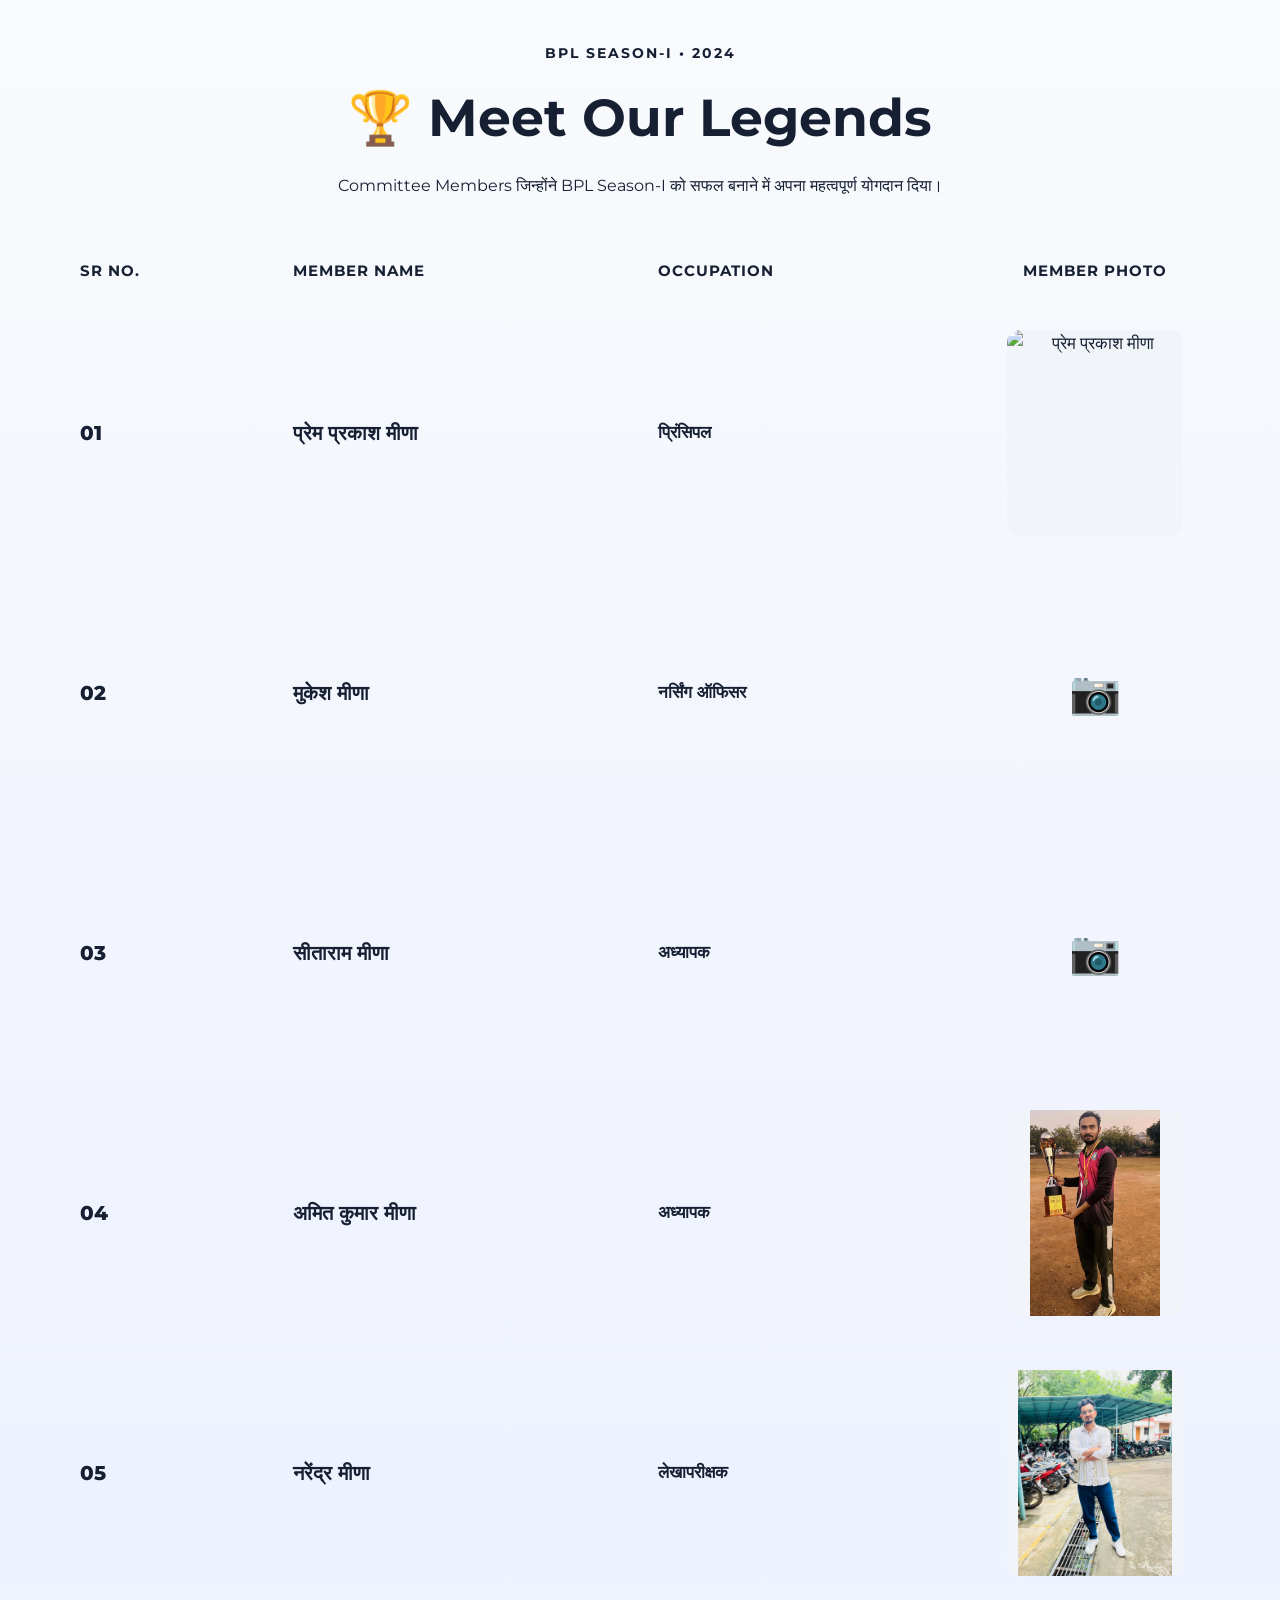
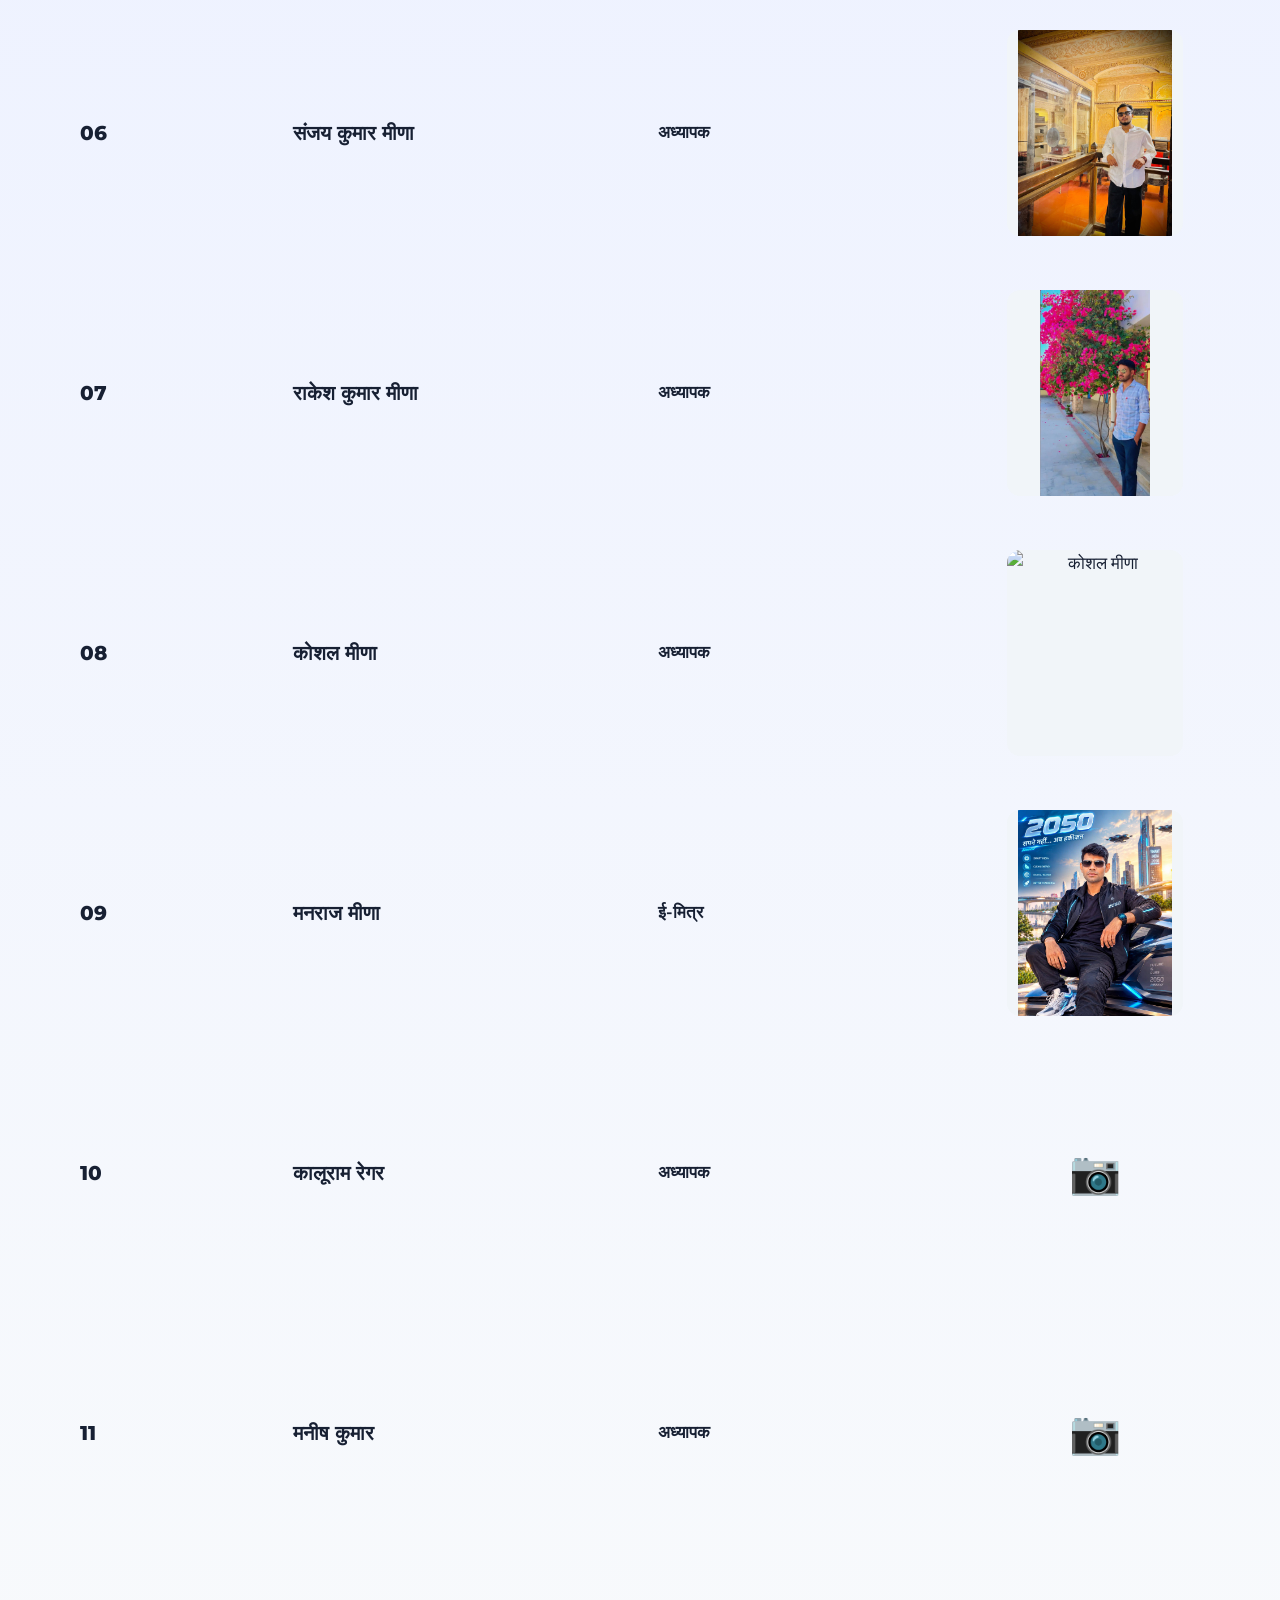
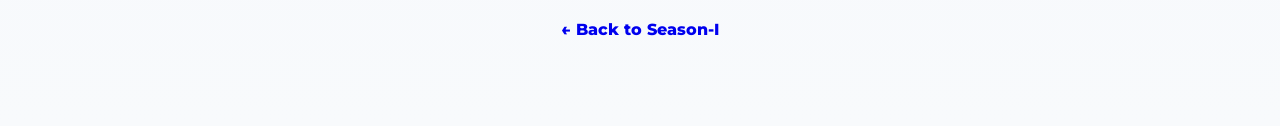
==== commit a4738709: "Update committee member photos in committee.html Replaced placeholder images with actual committee m" ====
--- a/committee.html
+++ b/committee.html
@@ -197,7 +197,9 @@
                     <td class="committee-occupation">प्रिंसिपल</td>
                     <td class="committee-photo-cell">
                         <div class="committee-photo-frame">
-                            <div class="committee-photo-placeholder">📷</div>
+                            <img src="committee-photos/prem-prakash-meena.jpg"
+     alt="प्रेम प्रकाश मीणा"
+     loading="lazy">
                         </div>
                     </td>
                 </tr>
@@ -282,7 +284,9 @@
                     <td class="committee-occupation">अध्यापक</td>
                     <td class="committee-photo-cell">
                         <div class="committee-photo-frame">
-                            <div class="committee-photo-placeholder">📷</div>
+                            <img src="committee-photos/koshal-meena.jpg"
+     alt="कोशल मीणा"
+     loading="lazy">
                         </div>
                     </td>
                 </tr>
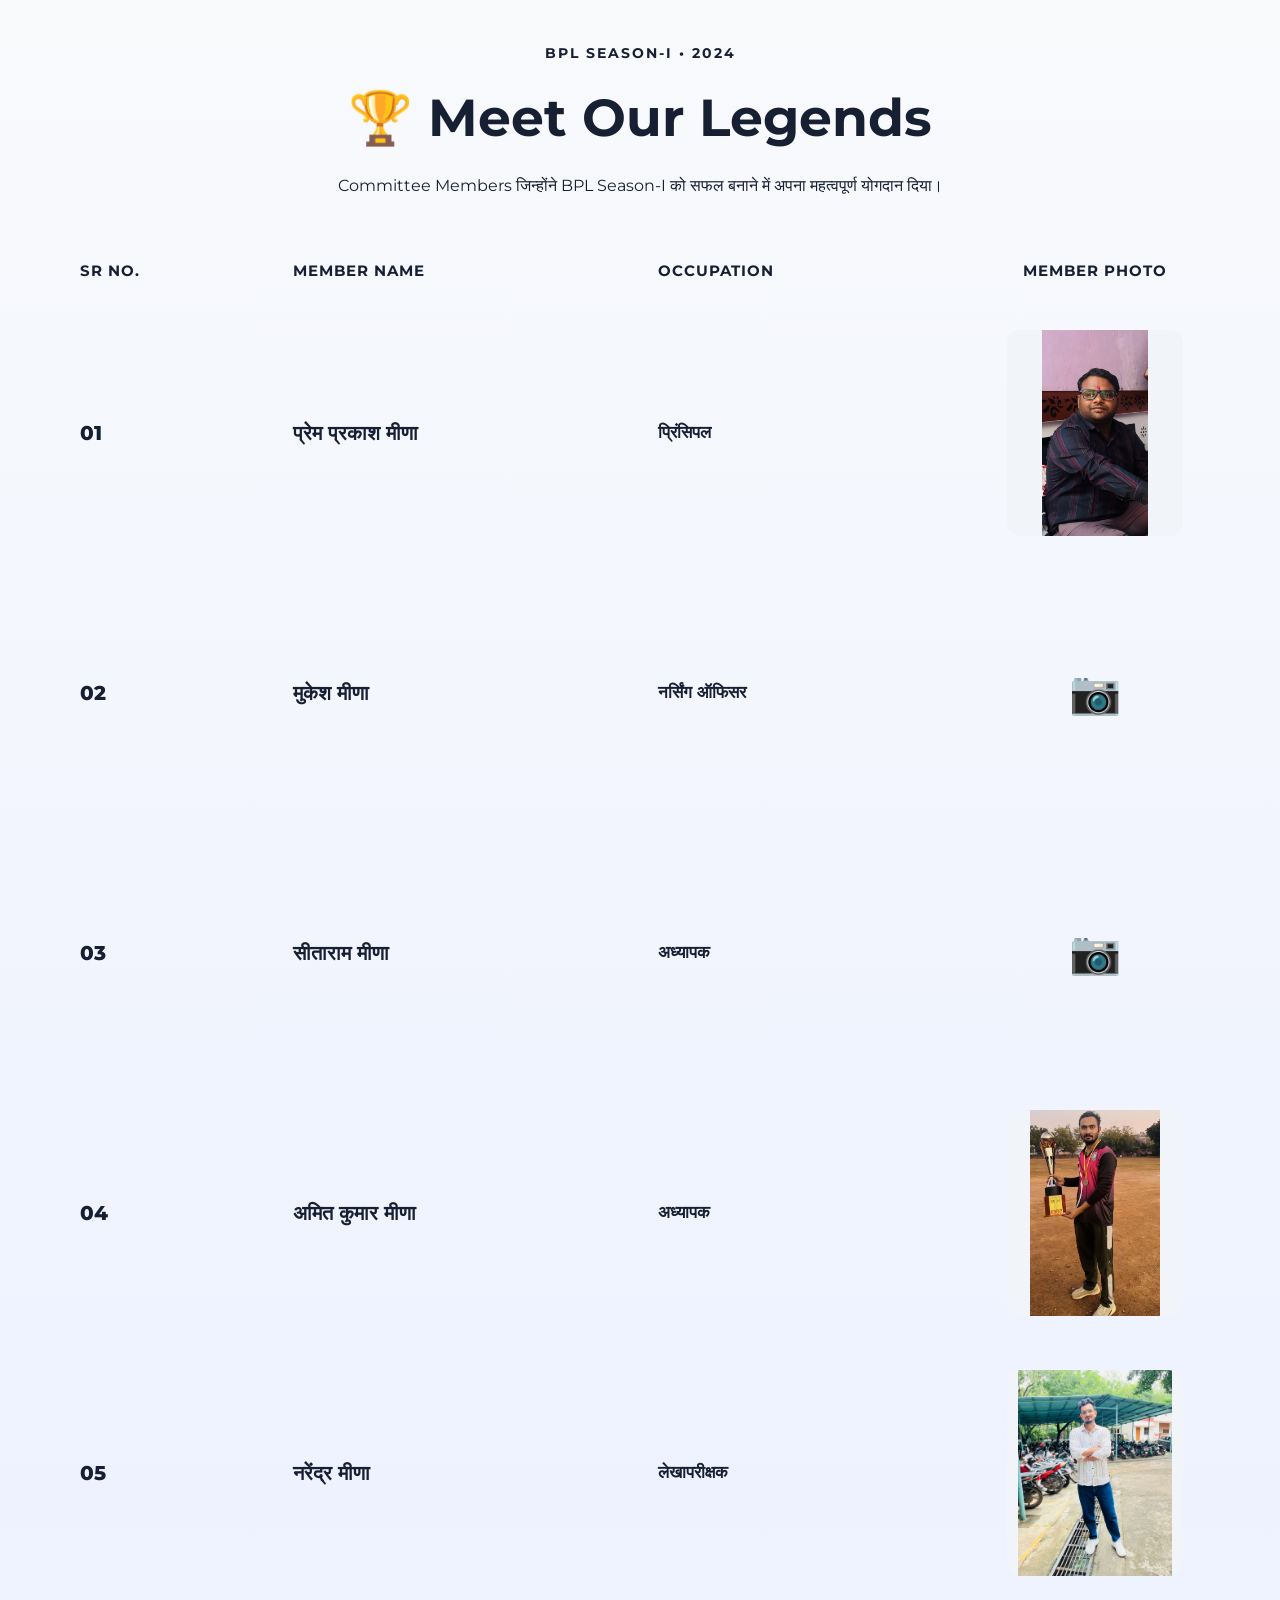
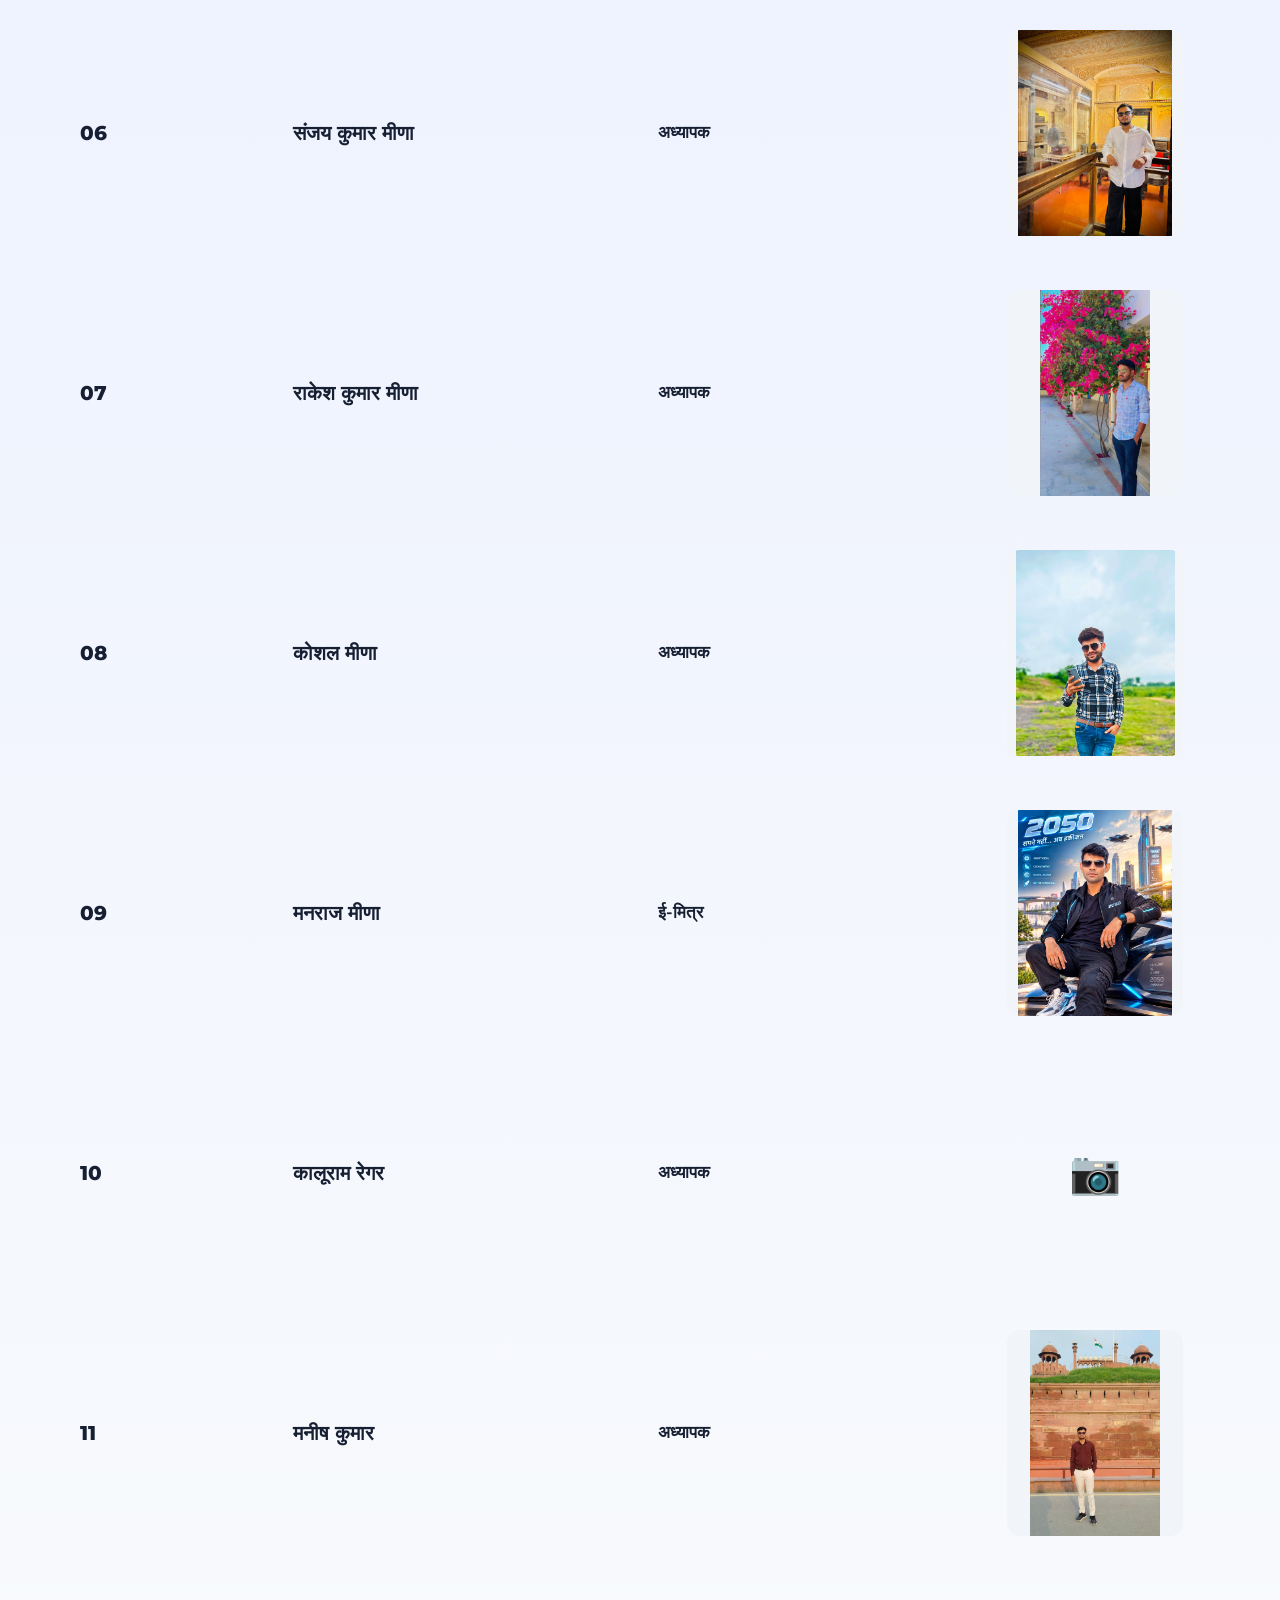
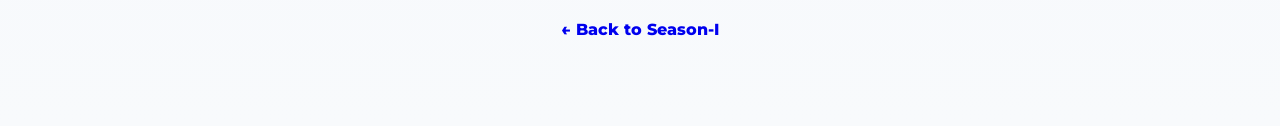
==== commit 5d2d3834: "Replace photo placeholder with actual image for Manish Kumar" ====
--- a/committee.html
+++ b/committee.html
@@ -321,7 +321,9 @@
                     <td class="committee-occupation">अध्यापक</td>
                     <td class="committee-photo-cell">
                         <div class="committee-photo-frame">
-                            <div class="committee-photo-placeholder">📷</div>
+                            <img src="committee-photos/manish-kumar.jpg"
+     alt="मनीष कुमार"
+     loading="lazy">
                         </div>
                     </td>
                 </tr>
--- a/style.css
+++ b/style.css
@@ -15664,3 +15664,152 @@
     position: relative !important;
     z-index: 3 !important;
 }
+/* =====================================================
+   MEET OUR LEGENDS — SEASON I ENTRY BUTTON
+   ===================================================== */
+
+.committee-entry {
+    width: 100%;
+    display: flex;
+    justify-content: center;
+    margin: 35px 0 25px;
+    padding: 0 15px;
+}
+
+.committee-entry-btn {
+    width: 100%;
+    max-width: 620px;
+    min-height: 82px;
+
+    display: flex;
+    align-items: center;
+    gap: 18px;
+
+    padding: 16px 22px;
+
+    text-decoration: none;
+    color: #ffffff;
+
+    background: linear-gradient(
+        135deg,
+        #111827,
+        #1e3a8a,
+        #7c2d12
+    );
+
+    border: 2px solid #f59e0b;
+    border-radius: 18px;
+
+    box-shadow:
+        0 10px 25px rgba(0, 0, 0, 0.25),
+        0 0 18px rgba(245, 158, 11, 0.18);
+
+    transition:
+        transform 0.25s ease,
+        box-shadow 0.25s ease,
+        border-color 0.25s ease;
+}
+.committee-entry {
+    width: 100%;
+    display: flex;
+    justify-content: center;
+
+    margin: 0;
+
+    padding: 35px 15px 25px;
+
+    background: #080d18 !important;
+    box-sizing: border-box;
+}
+.committee-entry-btn:hover {
+    transform: translateY(-4px);
+
+    border-color: #fbbf24;
+
+    box-shadow:
+        0 16px 35px rgba(0, 0, 0, 0.32),
+        0 0 28px rgba(245, 158, 11, 0.35);
+}
+
+.committee-entry-icon {
+    width: 52px;
+    height: 52px;
+
+    flex-shrink: 0;
+
+    display: flex;
+    align-items: center;
+    justify-content: center;
+
+    font-size: 30px;
+
+    background: rgba(255, 255, 255, 0.12);
+
+    border: 1px solid rgba(255, 255, 255, 0.25);
+    border-radius: 14px;
+}
+
+.committee-entry-text {
+    flex: 1;
+    display: flex;
+    flex-direction: column;
+    gap: 4px;
+}
+
+.committee-entry-text strong {
+    font-size: 18px;
+    font-weight: 800;
+    letter-spacing: 0.8px;
+}
+
+.committee-entry-text small {
+    font-size: 13px;
+    opacity: 0.85;
+    letter-spacing: 0.4px;
+}
+
+.committee-entry-arrow {
+    font-size: 28px;
+    font-weight: 700;
+
+    transition: transform 0.25s ease;
+}
+
+.committee-entry-btn:hover .committee-entry-arrow {
+    transform: translateX(6px);
+}
+
+/* Mobile */
+@media (max-width: 600px) {
+
+    .committee-entry {
+        margin: 28px 0 20px;
+        padding: 0 12px;
+    }
+
+    .committee-entry-btn {
+        min-height: 74px;
+        padding: 13px 15px;
+        gap: 12px;
+        border-radius: 15px;
+    }
+
+    .committee-entry-icon {
+        width: 45px;
+        height: 45px;
+        font-size: 25px;
+        border-radius: 12px;
+    }
+
+    .committee-entry-text strong {
+        font-size: 15px;
+    }
+
+    .committee-entry-text small {
+        font-size: 11px;
+    }
+
+    .committee-entry-arrow {
+        font-size: 23px;
+    }
+}
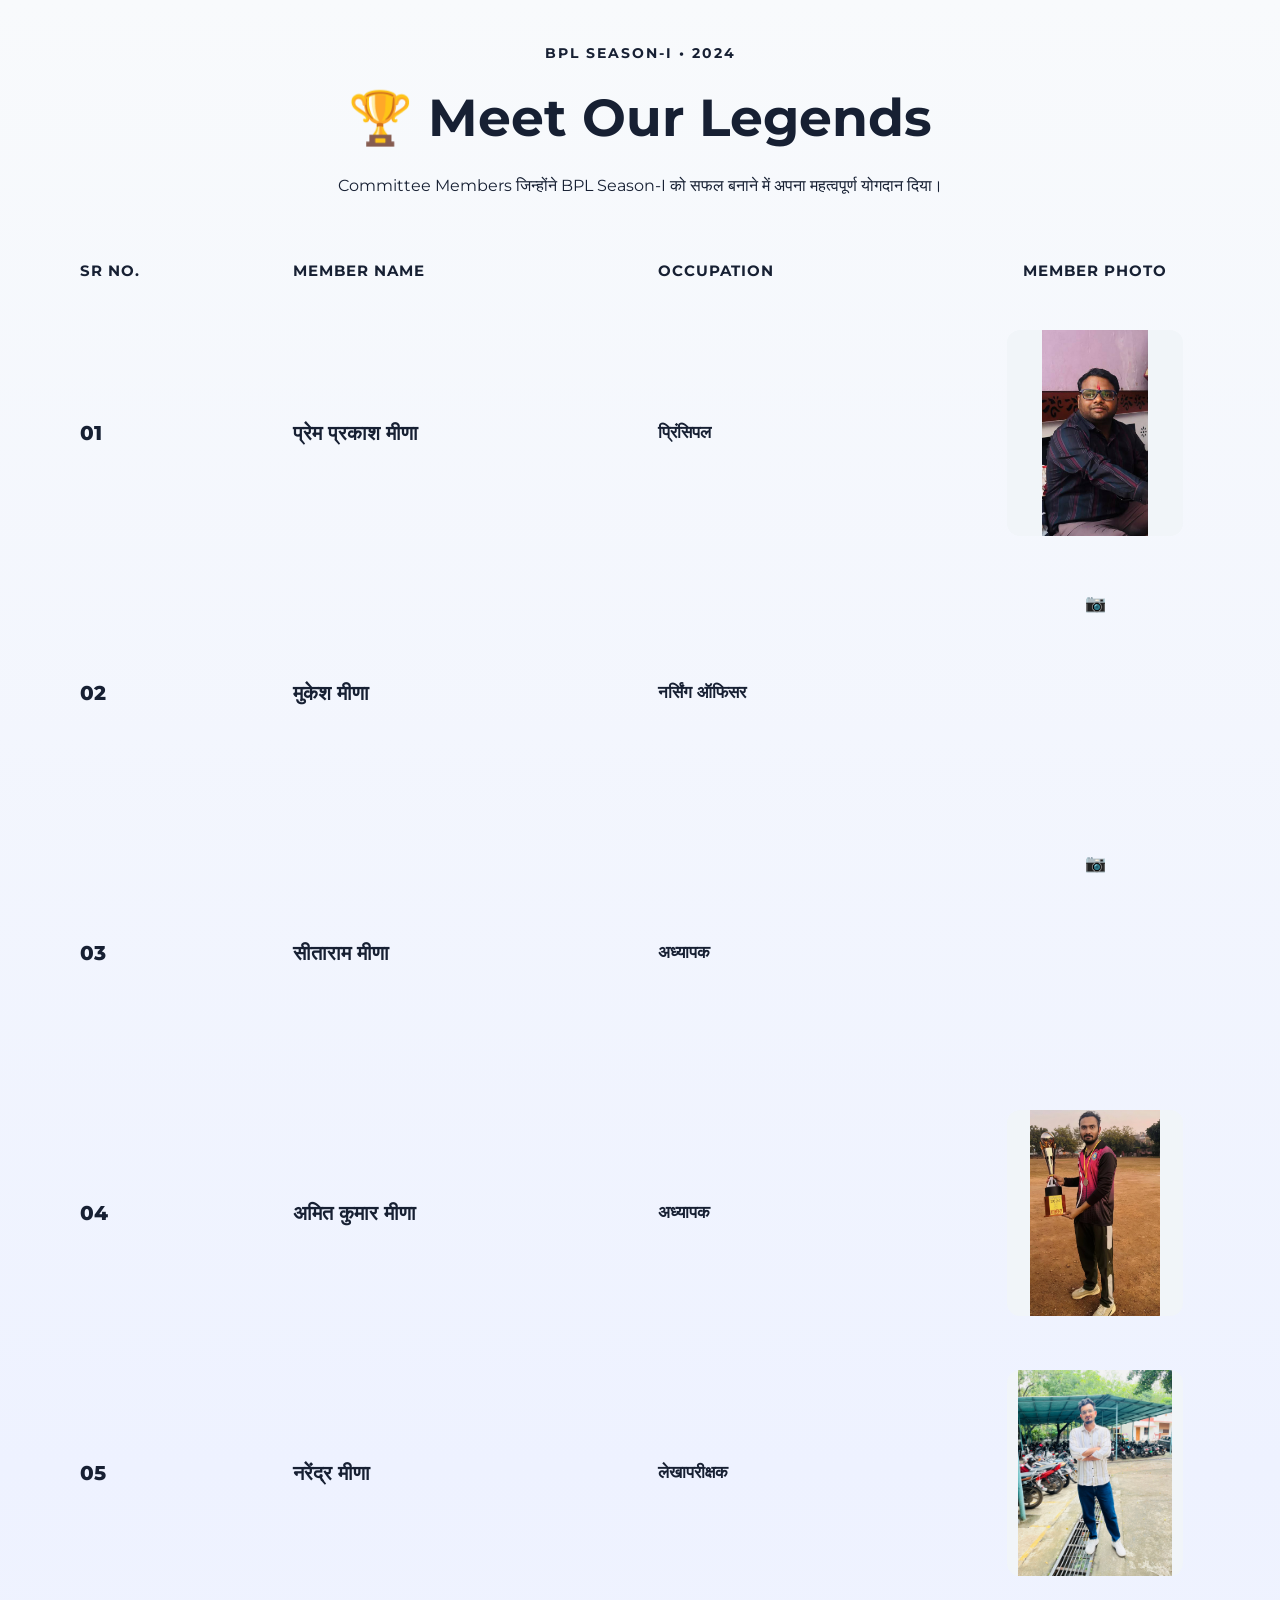
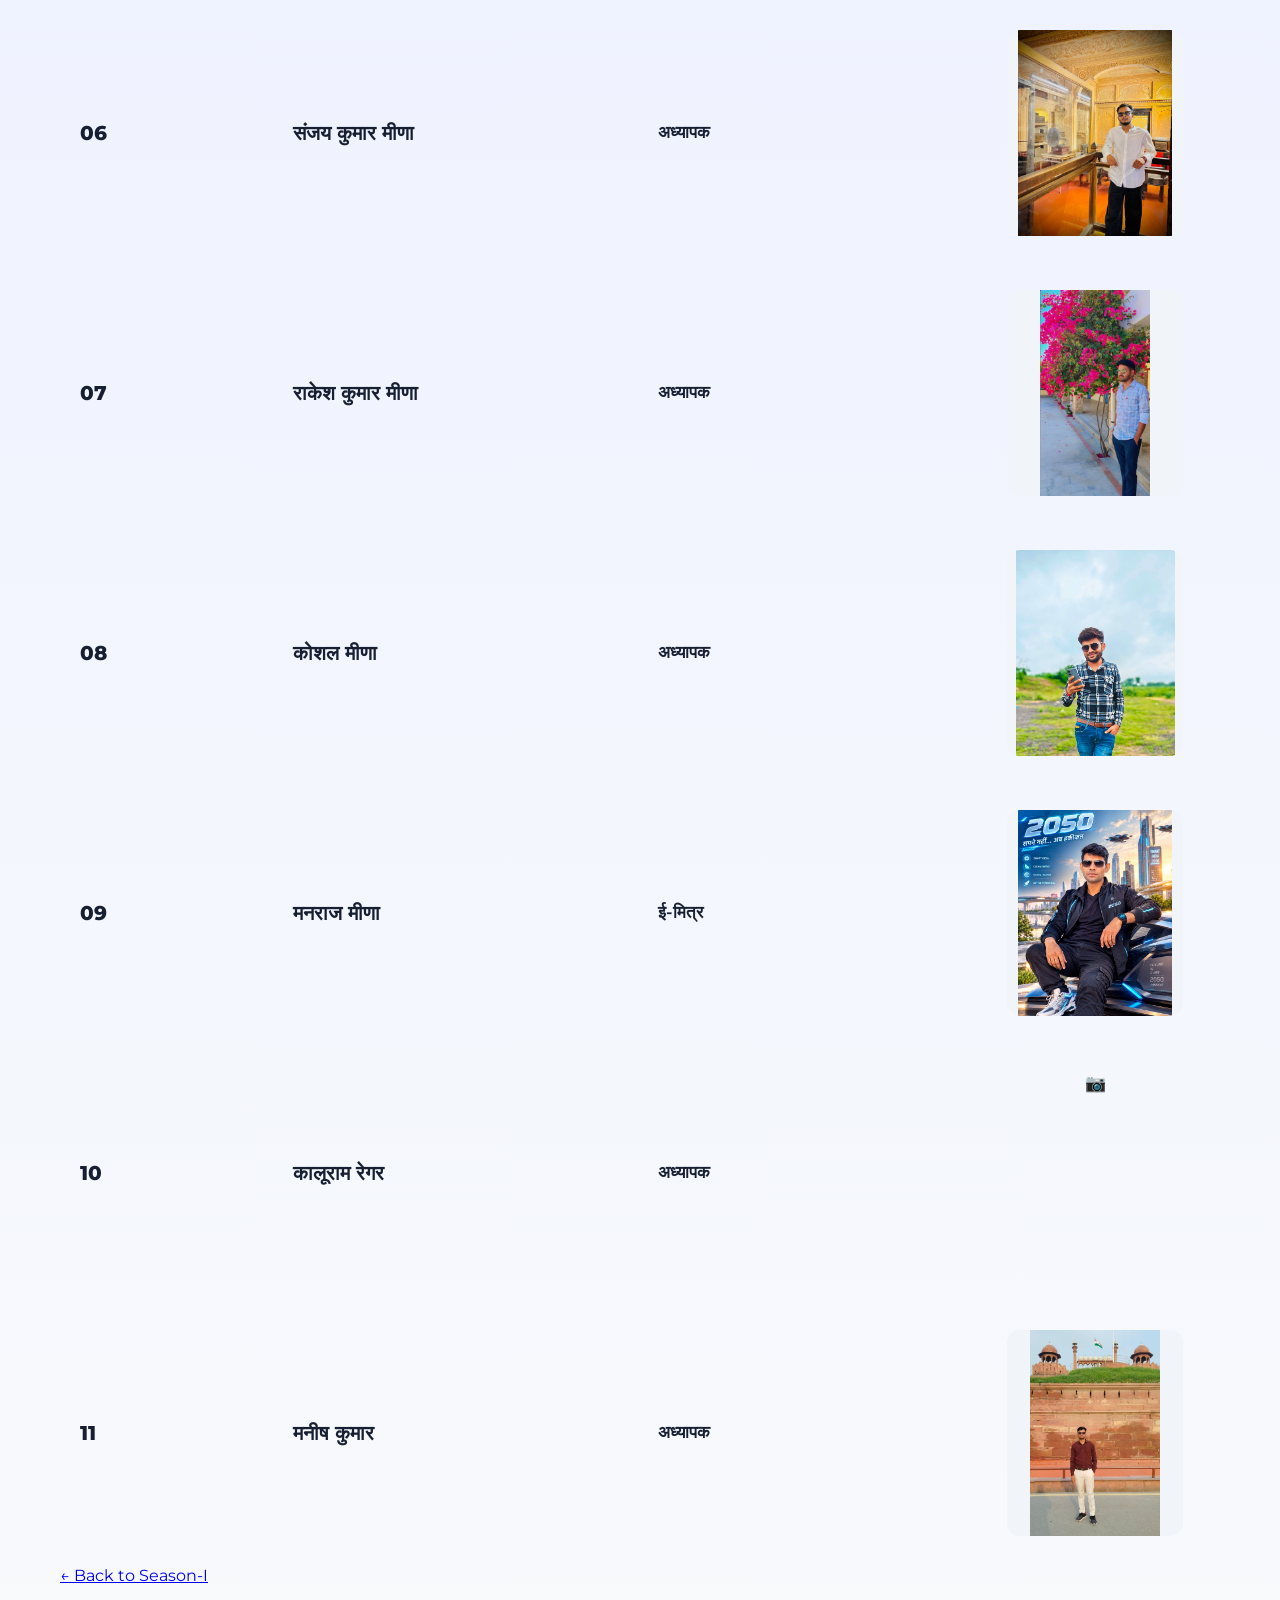
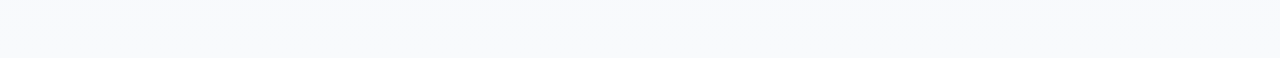
==== commit f11bcaad: "Refactor committee page styles for optimization Removed unnecessary styles and optimized layout for " ====
--- a/committee.html
+++ b/committee.html
@@ -122,41 +122,665 @@
         .committee-photo-placeholder {
             width: 100%;
             height: 100%;
-            display: flex;
-            align-items: center;
-            justify-content: center;
-            border-radius: 13px;
-            font-size: 42px;
-        }
-
-        .committee-back {
-            text-align: center;
-            margin-top: 40px;
-        }
-
-        .committee-back a {
-            display: inline-block;
-            padding: 14px 24px;
-            border-radius: 12px;
-            text-decoration: none;
-            font-weight: 800;
-        }
-
-        @media (max-width: 700px) {
-            .committee-page {
-                padding: 30px 12px 50px;
-            }
-
-            .committee-table th,
-            .committee-table td {
-                padding: 15px;
-            }
-
-            .committee-photo-frame {
-                width: 170px;
-                height: 200px;
-            }
-        }
+/* =========================================================
+   BPL SEASON-I — MEET OUR LEGENDS
+   PREMIUM COMMITTEE PAGE
+   ========================================================= */
+
+* {
+    box-sizing: border-box;
+}
+
+html {
+    scroll-behavior: smooth;
+}
+
+body {
+    margin: 0;
+    min-height: 100vh;
+
+    font-family:
+        system-ui,
+        -apple-system,
+        BlinkMacSystemFont,
+        "Segoe UI",
+        sans-serif;
+
+    color: #f8fafc;
+
+    background:
+        radial-gradient(
+            circle at 50% -10%,
+            rgba(245, 158, 11, 0.16),
+            transparent 38%
+        ),
+        linear-gradient(
+            180deg,
+            #050914 0%,
+            #0a1020 48%,
+            #050914 100%
+        );
+}
+
+
+/* =========================================================
+   MAIN PAGE
+   ========================================================= */
+
+.committee-page {
+    width: 100%;
+    max-width: 1250px;
+
+    margin: 0 auto;
+
+    padding: 55px 22px 80px;
+}
+
+
+/* =========================================================
+   HEADER
+   ========================================================= */
+
+.committee-header {
+    position: relative;
+
+    text-align: center;
+
+    margin-bottom: 45px;
+    padding: 10px 15px 30px;
+}
+
+.committee-header::after {
+    content: "";
+
+    position: absolute;
+
+    left: 50%;
+    bottom: 0;
+
+    transform: translateX(-50%);
+
+    width: min(260px, 70%);
+
+    height: 3px;
+
+    border-radius: 50px;
+
+    background:
+        linear-gradient(
+            90deg,
+            transparent,
+            #f59e0b,
+            #fde68a,
+            #f59e0b,
+            transparent
+        );
+
+    box-shadow:
+        0 0 15px rgba(245, 158, 11, 0.55);
+}
+
+.committee-header .eyebrow {
+    display: inline-block;
+
+    margin-bottom: 12px;
+
+    padding: 7px 15px;
+
+    font-size: 12px;
+    font-weight: 800;
+
+    letter-spacing: 2.5px;
+
+    color: #fbbf24;
+
+    background: rgba(245, 158, 11, 0.08);
+
+    border: 1px solid rgba(245, 158, 11, 0.35);
+
+    border-radius: 50px;
+
+    box-shadow:
+        inset 0 0 15px rgba(245, 158, 11, 0.05),
+        0 0 18px rgba(245, 158, 11, 0.08);
+}
+
+.committee-header h1 {
+    margin: 8px 0 0;
+
+    font-size: clamp(32px, 6vw, 58px);
+
+    line-height: 1.08;
+
+    font-weight: 900;
+
+    letter-spacing: -1px;
+
+    background:
+        linear-gradient(
+            135deg,
+            #ffffff 20%,
+            #fde68a 50%,
+            #f59e0b 85%
+        );
+
+    -webkit-background-clip: text;
+    background-clip: text;
+
+    color: transparent;
+
+    text-shadow:
+        0 8px 30px rgba(245, 158, 11, 0.12);
+}
+
+.committee-header p {
+    max-width: 720px;
+
+    margin: 18px auto 0;
+
+    font-size: 16px;
+
+    line-height: 1.75;
+
+    color: #cbd5e1;
+}
+
+
+/* =========================================================
+   TABLE OUTER CARD
+   ========================================================= */
+
+.committee-table-wrap {
+    width: 100%;
+
+    overflow-x: auto;
+
+    border-radius: 24px;
+
+    border: 1px solid rgba(245, 158, 11, 0.28);
+
+    background:
+        linear-gradient(
+            145deg,
+            rgba(255, 255, 255, 0.055),
+            rgba(255, 255, 255, 0.018)
+        );
+
+    box-shadow:
+        0 25px 70px rgba(0, 0, 0, 0.45),
+        0 0 35px rgba(245, 158, 11, 0.07);
+
+    backdrop-filter: blur(12px);
+}
+
+
+/* =========================================================
+   TABLE
+   ========================================================= */
+
+.committee-table {
+    width: 100%;
+
+    min-width: 900px;
+
+    border-collapse: separate;
+    border-spacing: 0;
+
+    overflow: hidden;
+}
+
+
+/* =========================================================
+   TABLE HEADER
+   ========================================================= */
+
+.committee-table thead th {
+    padding: 20px 18px;
+
+    text-align: left;
+
+    font-size: 13px;
+
+    font-weight: 900;
+
+    letter-spacing: 1.5px;
+
+    text-transform: uppercase;
+
+    color: #fef3c7;
+
+    background:
+        linear-gradient(
+            135deg,
+            #111827,
+            #172554,
+            #111827
+        );
+
+    border-bottom: 2px solid rgba(245, 158, 11, 0.55);
+
+    white-space: nowrap;
+}
+
+
+/* =========================================================
+   TABLE CELLS
+   ========================================================= */
+
+.committee-table td {
+    padding: 22px 18px;
+
+    text-align: left;
+
+    vertical-align: middle;
+
+    font-size: 16px;
+
+    color: #e2e8f0;
+
+    border-bottom: 1px solid rgba(148, 163, 184, 0.12);
+
+    background: rgba(2, 6, 23, 0.55);
+
+    transition:
+        background 0.25s ease,
+        transform 0.25s ease;
+}
+
+
+/* =========================================================
+   ROW HOVER
+   ========================================================= */
+
+.committee-table tbody tr {
+    position: relative;
+
+    transition:
+        transform 0.25s ease,
+        box-shadow 0.25s ease;
+}
+
+.committee-table tbody tr:hover {
+    transform: translateY(-2px);
+}
+
+.committee-table tbody tr:hover td {
+    background:
+        linear-gradient(
+            90deg,
+            rgba(245, 158, 11, 0.075),
+            rgba(30, 64, 175, 0.06),
+            rgba(245, 158, 11, 0.075)
+        );
+}
+
+
+/* =========================================================
+   SERIAL NUMBER
+   ========================================================= */
+
+.committee-number {
+    width: 90px;
+
+    font-size: 18px !important;
+
+    font-weight: 900 !important;
+
+    color: #fbbf24 !important;
+
+    white-space: nowrap;
+}
+
+
+/* =========================================================
+   MEMBER NAME
+   ========================================================= */
+
+.committee-name {
+    font-size: 20px !important;
+
+    font-weight: 900 !important;
+
+    color: #ffffff !important;
+
+    white-space: nowrap;
+}
+
+
+/* =========================================================
+   OCCUPATION
+   ========================================================= */
+
+.committee-occupation {
+    font-size: 16px !important;
+
+    font-weight: 700 !important;
+
+    color: #cbd5e1 !important;
+
+    white-space: nowrap;
+}
+
+
+/* =========================================================
+   PHOTO COLUMN
+   ========================================================= */
+
+.committee-photo-cell {
+    width: 270px;
+
+    min-width: 270px;
+
+    text-align: center !important;
+
+    vertical-align: middle !important;
+}
+
+
+/* =========================================================
+   PREMIUM PHOTO FRAME
+   ========================================================= */
+
+.committee-photo-frame {
+    position: relative;
+
+    width: 200px;
+    height: 235px;
+
+    margin: 0 auto;
+
+    padding: 7px;
+
+    display: flex;
+    align-items: center;
+    justify-content: center;
+
+    overflow: hidden;
+
+    border-radius: 20px;
+
+    background:
+        linear-gradient(
+            145deg,
+            #fde68a,
+            #f59e0b 35%,
+            #92400e 65%,
+            #fbbf24
+        );
+
+    box-shadow:
+        0 12px 30px rgba(0, 0, 0, 0.38),
+        0 0 20px rgba(245, 158, 11, 0.16);
+
+    transition:
+        transform 0.3s ease,
+        box-shadow 0.3s ease;
+}
+
+
+/* Outer glowing frame */
+
+.committee-photo-frame::before {
+    content: "";
+
+    position: absolute;
+
+    inset: 2px;
+
+    border-radius: 18px;
+
+    border: 1px solid rgba(255, 255, 255, 0.55);
+
+    pointer-events: none;
+}
+
+
+/* Inner photo area */
+
+.committee-photo-frame::after {
+    content: "";
+
+    position: absolute;
+
+    inset: 7px;
+
+    border-radius: 13px;
+
+    box-shadow:
+        inset 0 0 0 1px rgba(255, 255, 255, 0.18),
+        inset 0 0 25px rgba(0, 0, 0, 0.18);
+
+    pointer-events: none;
+}
+
+
+/* =========================================================
+   PHOTO
+   ========================================================= */
+
+.committee-photo-frame img {
+    position: relative;
+
+    z-index: 1;
+
+    width: 100%;
+    height: 100%;
+
+    display: block;
+
+    object-fit: contain;
+
+    background:
+        linear-gradient(
+            145deg,
+            #f8fafc,
+            #e2e8f0
+        );
+
+    border-radius: 13px;
+
+    border: 2px solid rgba(255, 255, 255, 0.75);
+
+    padding: 2px;
+
+    transition:
+        transform 0.35s ease,
+        filter 0.35s ease;
+}
+
+
+/* Photo hover */
+
+.committee-table tbody tr:hover .committee-photo-frame {
+    transform: scale(1.025);
+
+    box-shadow:
+        0 16px 38px rgba(0, 0, 0, 0.48),
+        0 0 30px rgba(245, 158, 11, 0.28);
+}
+
+.committee-table tbody tr:hover .committee-photo-frame img {
+    filter: brightness(1.04);
+}
+
+
+/* =========================================================
+   PLACEHOLDER
+   ========================================================= */
+
+.committee-photo-placeholder {
+    position: relative;
+
+    z-index: 1;
+
+    width: 100%;
+    height: 100%;
+
+    display: flex;
+
+    align-items: center;
+    justify-content: center;
+
+    border-radius: 13px;
+
+    font-size: 42px;
+
+    color: #94a3b8;
+
+    background:
+        linear-gradient(
+            145deg,
+            #111827,
+            #1e293b
+        );
+
+    border: 2px dashed rgba(245, 158, 11, 0.45);
+}
+
+
+/* =========================================================
+   BACK BUTTON
+   ========================================================= */
+
+.committee-back {
+    text-align: center;
+
+    margin-top: 45px;
+}
+
+.committee-back a {
+    display: inline-flex;
+
+    align-items: center;
+    justify-content: center;
+
+    gap: 10px;
+
+    padding: 14px 26px;
+
+    color: #fef3c7;
+
+    text-decoration: none;
+
+    font-size: 14px;
+
+    font-weight: 900;
+
+    letter-spacing: 0.5px;
+
+    background:
+        linear-gradient(
+            135deg,
+            #111827,
+            #1e3a8a
+        );
+
+    border: 1px solid rgba(245, 158, 11, 0.55);
+
+    border-radius: 14px;
+
+    box-shadow:
+        0 8px 22px rgba(0, 0, 0, 0.3);
+
+    transition:
+        transform 0.25s ease,
+        box-shadow 0.25s ease;
+}
+
+.committee-back a:hover {
+    transform: translateY(-3px);
+
+    box-shadow:
+        0 12px 28px rgba(0, 0, 0, 0.4),
+        0 0 20px rgba(245, 158, 11, 0.18);
+}
+
+
+/* =========================================================
+   MOBILE
+   ========================================================= */
+
+@media (max-width: 700px) {
+
+    .committee-page {
+        padding: 35px 10px 55px;
+    }
+
+    .committee-header {
+        margin-bottom: 32px;
+    }
+
+    .committee-header h1 {
+        font-size: 34px;
+    }
+
+    .committee-header p {
+        font-size: 14px;
+        line-height: 1.65;
+    }
+
+    .committee-table-wrap {
+        border-radius: 18px;
+    }
+
+    .committee-table {
+        min-width: 820px;
+    }
+
+    .committee-table th,
+    .committee-table td {
+        padding: 16px 13px;
+    }
+
+    .committee-name {
+        font-size: 18px !important;
+    }
+
+    .committee-occupation {
+        font-size: 15px !important;
+    }
+
+    .committee-photo-cell {
+        width: 230px;
+        min-width: 230px;
+    }
+
+    .committee-photo-frame {
+        width: 175px;
+        height: 210px;
+    }
+}
+
+
+/* =========================================================
+   VERY SMALL MOBILE
+   ========================================================= */
+
+@media (max-width: 420px) {
+
+    .committee-page {
+        padding-left: 7px;
+        padding-right: 7px;
+    }
+
+    .committee-header h1 {
+        font-size: 30px;
+    }
+
+    .committee-header .eyebrow {
+        font-size: 10px;
+        letter-spacing: 1.8px;
+    }
+
+    .committee-table {
+        min-width: 790px;
+    }
+
+    .committee-photo-frame {
+        width: 165px;
+        height: 200px;
+    }
+}
     </style>
 </head>
 
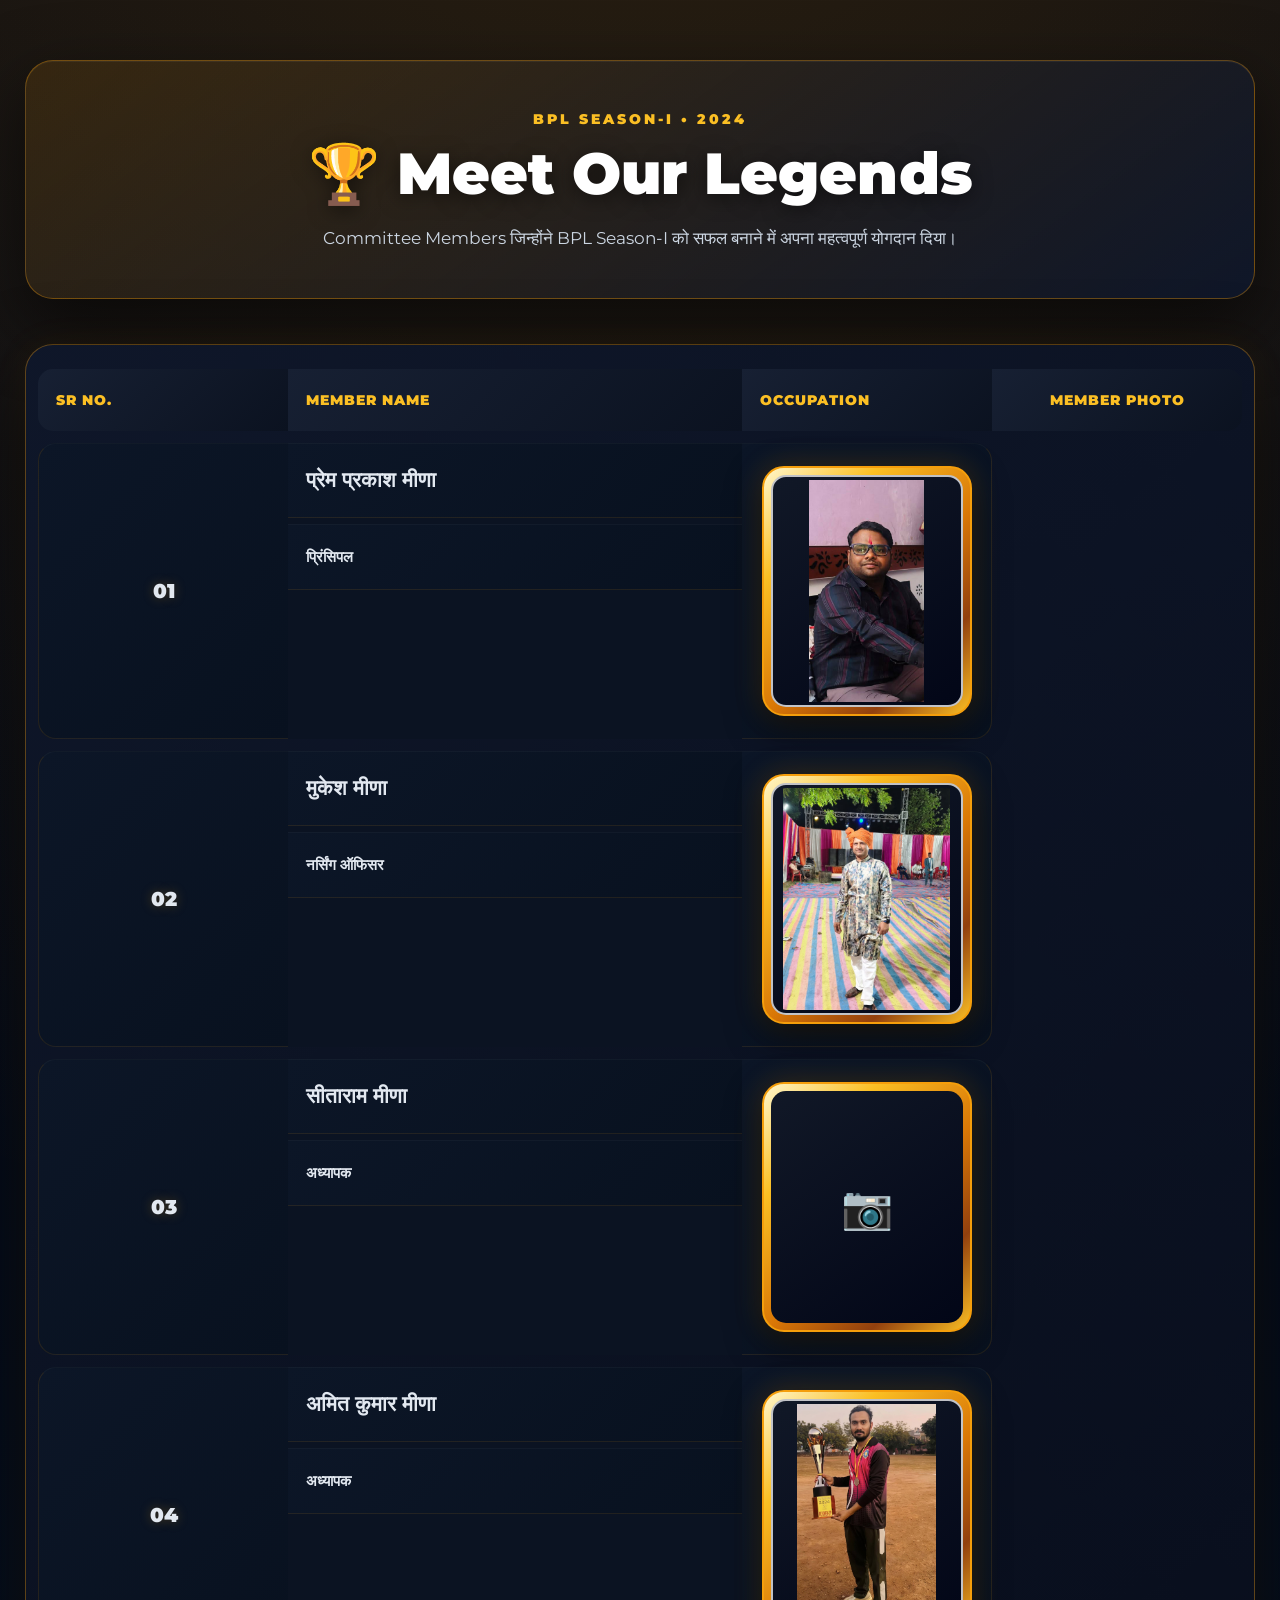
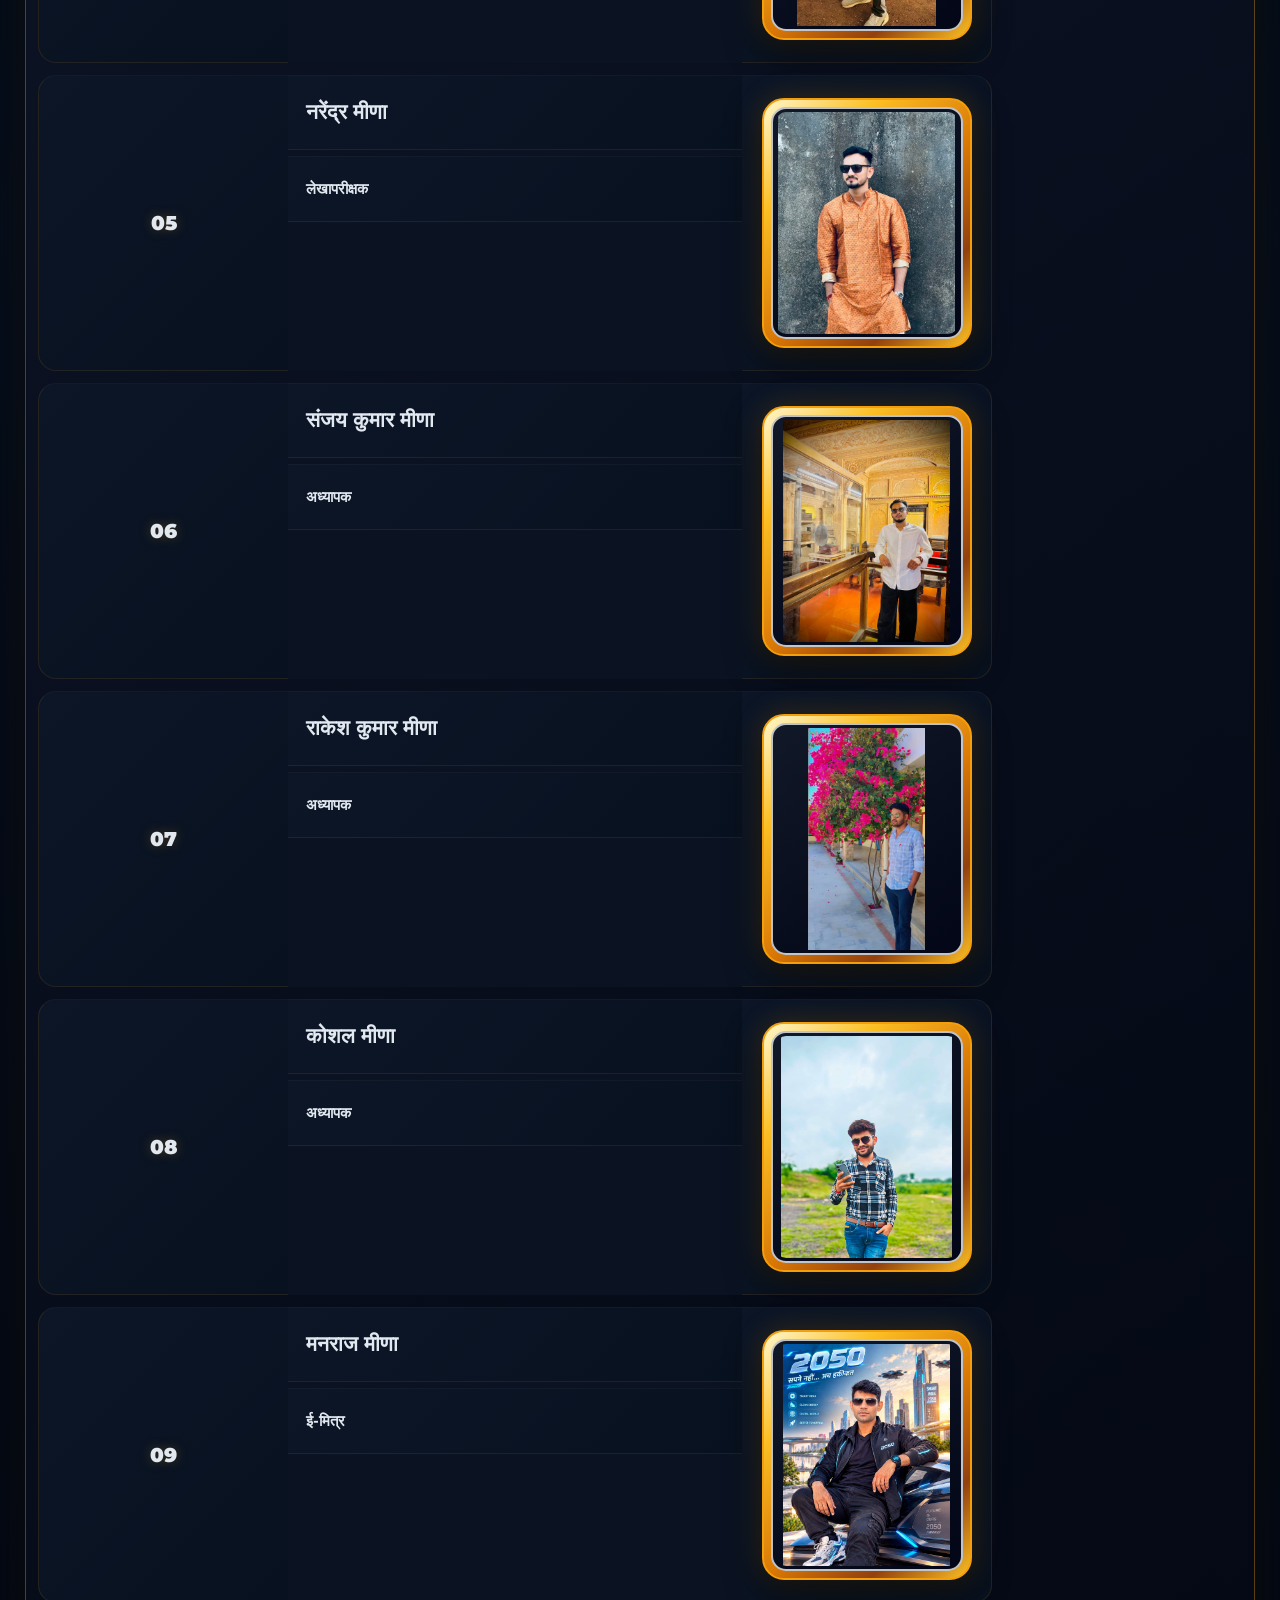
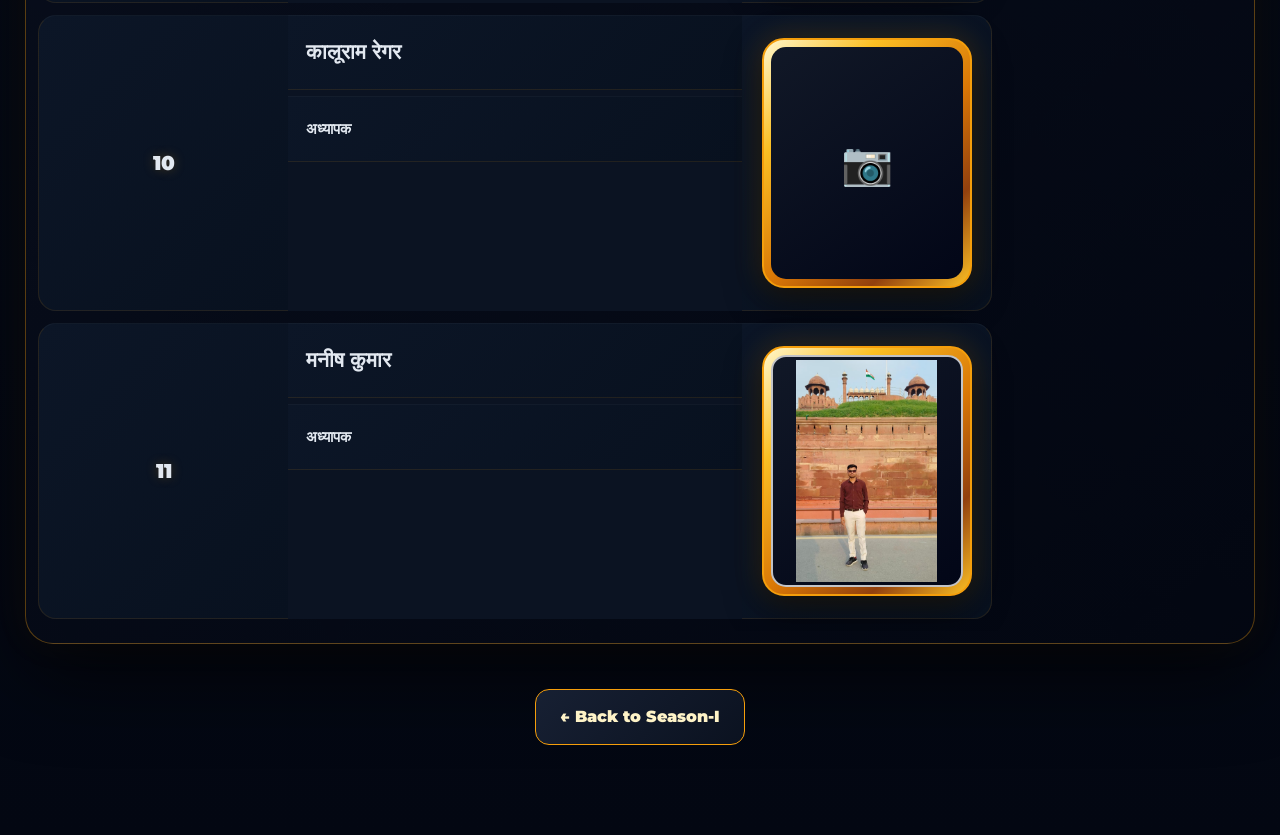
==== commit a993b684: "Change HTML language to English and add image Updated the language attribute in the HTML tag and rep" ====
--- a/committee.html
+++ b/committee.html
@@ -1,5 +1,5 @@
 <!DOCTYPE html>
-<html lang="hi">
+<html lang="en">
 <head>
     <meta charset="UTF-8">
     <meta name="viewport" content="width=device-width, initial-scale=1.0">
@@ -781,6 +781,152 @@
         height: 200px;
     }
 }
+            /* =====================================================
+   FINAL COMMITTEE PAGE OVERRIDE
+   ===================================================== */
+
+html,
+body {
+    background: #050914 !important;
+    color: #f8fafc !important;
+}
+
+body {
+    min-height: 100vh !important;
+}
+
+.committee-page {
+    max-width: 1250px !important;
+    margin: 0 auto !important;
+    padding: 55px 22px 80px !important;
+
+    background:
+        radial-gradient(
+            circle at 50% 0%,
+            rgba(245, 158, 11, 0.14),
+            transparent 35%
+        ),
+        #050914 !important;
+}
+
+
+/* TABLE AREA */
+
+.committee-table-wrap {
+    background: rgba(10, 16, 32, 0.96) !important;
+
+    border: 1px solid rgba(245, 158, 11, 0.35) !important;
+
+    border-radius: 24px !important;
+
+    box-shadow:
+        0 20px 60px rgba(0, 0, 0, 0.55),
+        0 0 30px rgba(245, 158, 11, 0.08) !important;
+}
+
+
+/* TABLE */
+
+.committee-table td {
+    background: #080e1c !important;
+    color: #e2e8f0 !important;
+
+    border-bottom: 1px solid rgba(245, 158, 11, 0.12) !important;
+}
+
+.committee-table thead th {
+    background: #111827 !important;
+    color: #fbbf24 !important;
+
+    border-bottom: 2px solid #f59e0b !important;
+}
+
+
+/* PHOTO FRAME */
+
+.committee-photo-frame {
+    width: 200px !important;
+    height: 235px !important;
+
+    padding: 7px !important;
+
+    margin: 0 auto !important;
+
+    border-radius: 20px !important;
+
+    background:
+        linear-gradient(
+            135deg,
+            #fde68a,
+            #f59e0b,
+            #92400e,
+            #fbbf24
+        ) !important;
+
+    border: 2px solid #f59e0b !important;
+
+    box-shadow:
+        0 10px 30px rgba(0, 0, 0, 0.55),
+        0 0 22px rgba(245, 158, 11, 0.25) !important;
+}
+
+
+/* PHOTO */
+
+.committee-photo-frame img {
+    width: 100% !important;
+    height: 100% !important;
+
+    object-fit: contain !important;
+
+    display: block !important;
+
+    padding: 3px !important;
+
+    background: #111827 !important;
+
+    border: 2px solid rgba(255, 255, 255, 0.7) !important;
+
+    border-radius: 13px !important;
+}
+
+
+/* MEMBER NAME */
+
+.committee-name {
+    color: #ffffff !important;
+    font-weight: 900 !important;
+}
+
+
+/* OCCUPATION */
+
+.committee-occupation {
+    color: #cbd5e1 !important;
+}
+
+
+/* NUMBER */
+
+.committee-number {
+    color: #fbbf24 !important;
+    font-weight: 900 !important;
+}
+
+
+/* BACK BUTTON */
+
+.committee-back a {
+    color: #fef3c7 !important;
+
+    background: #111827 !important;
+
+    border: 1px solid #f59e0b !important;
+
+    border-radius: 14px !important;
+
+    text-decoration: none !important;
+}
     </style>
 </head>
 
@@ -834,7 +980,9 @@
                     <td class="committee-occupation">नर्सिंग ऑफिसर</td>
                     <td class="committee-photo-cell">
                         <div class="committee-photo-frame">
-                            <div class="committee-photo-placeholder">📷</div>
+                            <img src="committee-photos/mukesh-meena.jpg"
+     alt="Mukesh Meena"
+     loading="lazy">
                         </div>
                     </td>
                 </tr>
--- a/style.css
+++ b/style.css
@@ -15813,3 +15813,603 @@
         font-size: 23px;
     }
 }
+/* =========================================================
+   BPL COMMITTEE PAGE — PREMIUM DARK GOLD THEME
+   ========================================================= */
+
+/* ---------- PAGE BACKGROUND ---------- */
+
+body:has(.committee-page) {
+    margin: 0 !important;
+    min-height: 100vh !important;
+
+    background:
+        radial-gradient(
+            circle at 50% -10%,
+            rgba(245, 158, 11, 0.18),
+            transparent 38%
+        ),
+        linear-gradient(
+            180deg,
+            #030712 0%,
+            #07101f 45%,
+            #030712 100%
+        ) !important;
+
+    color: #f8fafc !important;
+}
+
+
+/* ---------- MAIN COMMITTEE CONTAINER ---------- */
+
+body:has(.committee-page) .committee-page {
+    width: 100% !important;
+    max-width: 1400px !important;
+
+    margin: 0 auto !important;
+    padding: 60px 25px 90px !important;
+
+    box-sizing: border-box !important;
+}
+
+
+/* ---------- HEADER ---------- */
+
+body:has(.committee-page) .committee-header {
+    text-align: center !important;
+
+    margin: 0 auto 45px !important;
+    padding: 45px 25px !important;
+
+    background:
+        linear-gradient(
+            145deg,
+            rgba(245, 158, 11, 0.12),
+            rgba(15, 23, 42, 0.95)
+        ) !important;
+
+    border: 1px solid rgba(245, 158, 11, 0.35) !important;
+
+    border-radius: 28px !important;
+
+    box-shadow:
+        0 25px 70px rgba(0, 0, 0, 0.55),
+        inset 0 1px 0 rgba(255, 255, 255, 0.05) !important;
+}
+
+
+body:has(.committee-page) .committee-header .eyebrow {
+    display: inline-block !important;
+
+    margin-bottom: 12px !important;
+
+    color: #fbbf24 !important;
+
+    font-size: 14px !important;
+    font-weight: 900 !important;
+
+    letter-spacing: 3px !important;
+    text-transform: uppercase !important;
+}
+
+
+body:has(.committee-page) .committee-header h1 {
+    margin: 0 !important;
+
+    color: #ffffff !important;
+
+    font-size: clamp(32px, 5vw, 58px) !important;
+    line-height: 1.1 !important;
+
+    font-weight: 950 !important;
+
+    text-shadow:
+        0 4px 20px rgba(0, 0, 0, 0.5) !important;
+}
+
+
+body:has(.committee-page) .committee-header p {
+    max-width: 760px !important;
+
+    margin: 18px auto 0 !important;
+
+    color: #cbd5e1 !important;
+
+    font-size: 17px !important;
+    line-height: 1.7 !important;
+}
+
+
+/* ---------- TABLE OUTER BOX ---------- */
+
+body:has(.committee-page) .committee-table-wrap {
+    width: 100% !important;
+
+    overflow-x: auto !important;
+
+    background:
+        linear-gradient(
+            145deg,
+            rgba(15, 23, 42, 0.98),
+            rgba(3, 7, 18, 0.98)
+        ) !important;
+
+    border: 1px solid rgba(245, 158, 11, 0.35) !important;
+
+    border-radius: 28px !important;
+
+    padding: 12px !important;
+
+    box-sizing: border-box !important;
+
+    box-shadow:
+        0 30px 80px rgba(0, 0, 0, 0.65),
+        0 0 35px rgba(245, 158, 11, 0.07) !important;
+}
+
+
+/* ---------- TABLE ---------- */
+
+body:has(.committee-page) .committee-table {
+    width: 100% !important;
+
+    border-collapse: separate !important;
+    border-spacing: 0 12px !important;
+
+    background: transparent !important;
+}
+
+
+body:has(.committee-page) .committee-table thead th {
+    padding: 20px 18px !important;
+
+    background:
+        linear-gradient(
+            135deg,
+            #172033,
+            #0b1220
+        ) !important;
+
+    color: #fbbf24 !important;
+
+    font-size: 14px !important;
+    font-weight: 900 !important;
+
+    letter-spacing: 1px !important;
+    text-transform: uppercase !important;
+
+    border: 0 !important;
+}
+
+
+body:has(.committee-page) .committee-table thead th:first-child {
+    border-radius: 15px 0 0 15px !important;
+}
+
+
+body:has(.committee-page) .committee-table thead th:last-child {
+    border-radius: 0 15px 15px 0 !important;
+}
+
+
+/* ---------- TABLE ROWS ---------- */
+
+body:has(.committee-page) .committee-table tbody tr {
+    background: #0b1322 !important;
+
+    transition:
+        transform 0.25s ease,
+        box-shadow 0.25s ease !important;
+}
+
+
+body:has(.committee-page) .committee-table tbody tr:hover {
+    transform: translateY(-3px) !important;
+
+    box-shadow:
+        0 15px 35px rgba(0, 0, 0, 0.45),
+        0 0 25px rgba(245, 158, 11, 0.08) !important;
+}
+
+
+body:has(.committee-page) .committee-table td {
+    padding: 22px 18px !important;
+
+    background:
+        linear-gradient(
+            135deg,
+            #0c1627,
+            #08111f
+        ) !important;
+
+    color: #e2e8f0 !important;
+
+    border-top: 1px solid rgba(255, 255, 255, 0.035) !important;
+    border-bottom: 1px solid rgba(245, 158, 11, 0.10) !important;
+
+    vertical-align: middle !important;
+}
+
+
+body:has(.committee-page) .committee-table td:first-child {
+    border-left: 1px solid rgba(245, 158, 11, 0.12) !important;
+
+    border-radius: 18px 0 0 18px !important;
+}
+
+
+body:has(.committee-page) .committee-table td:last-child {
+    border-right: 1px solid rgba(245, 158, 11, 0.12) !important;
+
+    border-radius: 0 18px 18px 0 !important;
+}
+
+
+/* ---------- SERIAL NUMBER ---------- */
+
+body:has(.committee-page) .committee-number {
+    color: #fbbf24 !important;
+
+    font-size: 20px !important;
+    font-weight: 950 !important;
+
+    text-align: center !important;
+
+    text-shadow:
+        0 0 12px rgba(245, 158, 11, 0.25) !important;
+}
+
+
+/* ---------- MEMBER NAME ---------- */
+
+body:has(.committee-page) .committee-name {
+    color: #ffffff !important;
+
+    font-size: 21px !important;
+    font-weight: 950 !important;
+
+    line-height: 1.4 !important;
+}
+
+
+/* ---------- OCCUPATION ---------- */
+
+body:has(.committee-page) .committee-occupation {
+    display: inline-block !important;
+
+    margin-top: 7px !important;
+
+    color: #cbd5e1 !important;
+
+    font-size: 15px !important;
+    font-weight: 700 !important;
+
+    line-height: 1.5 !important;
+}
+
+
+/* ---------- PHOTO CELL ---------- */
+
+body:has(.committee-page) .committee-photo-cell {
+    width: 250px !important;
+
+    text-align: center !important;
+
+    padding: 20px !important;
+}
+
+
+/* ---------- PREMIUM PHOTO FRAME ---------- */
+
+body:has(.committee-page) .committee-photo-frame {
+    width: 210px !important;
+    height: 250px !important;
+
+    margin: 0 auto !important;
+
+    padding: 7px !important;
+
+    box-sizing: border-box !important;
+
+    display: flex !important;
+    align-items: center !important;
+    justify-content: center !important;
+
+    background:
+        linear-gradient(
+            135deg,
+            #fff7cc 0%,
+            #fbbf24 25%,
+            #d97706 55%,
+            #92400e 78%,
+            #fbbf24 100%
+        ) !important;
+
+    border: 2px solid #f59e0b !important;
+
+    border-radius: 22px !important;
+
+    box-shadow:
+        0 12px 35px rgba(0, 0, 0, 0.6),
+        0 0 28px rgba(245, 158, 11, 0.22) !important;
+
+    overflow: hidden !important;
+
+    transition:
+        transform 0.3s ease,
+        box-shadow 0.3s ease !important;
+}
+
+
+body:has(.committee-page) .committee-table tbody tr:hover .committee-photo-frame {
+    transform: scale(1.025) !important;
+
+    box-shadow:
+        0 18px 45px rgba(0, 0, 0, 0.7),
+        0 0 35px rgba(245, 158, 11, 0.35) !important;
+}
+
+
+/* ---------- PHOTO ITSELF ---------- */
+
+body:has(.committee-page) .committee-photo-frame img {
+    width: 100% !important;
+    height: 100% !important;
+
+    display: block !important;
+
+    object-fit: contain !important;
+
+    padding: 3px !important;
+
+    box-sizing: border-box !important;
+
+    background:
+        linear-gradient(
+            145deg,
+            #111827,
+            #020617
+        ) !important;
+
+    border: 2px solid rgba(255, 255, 255, 0.75) !important;
+
+    border-radius: 15px !important;
+}
+
+
+/* ---------- PLACEHOLDER ---------- */
+
+body:has(.committee-page) .committee-photo-frame .photo-placeholder,
+body:has(.committee-page) .committee-photo-placeholder {
+    width: 100% !important;
+    height: 100% !important;
+
+    display: flex !important;
+
+    align-items: center !important;
+    justify-content: center !important;
+
+    background:
+        linear-gradient(
+            145deg,
+            #111827,
+            #020617
+        ) !important;
+
+    color: #fbbf24 !important;
+
+    border-radius: 15px !important;
+
+    font-size: 42px !important;
+}
+
+
+/* ---------- BACK BUTTON ---------- */
+
+body:has(.committee-page) .committee-back {
+    text-align: center !important;
+
+    margin-top: 45px !important;
+}
+
+
+body:has(.committee-page) .committee-back a {
+    display: inline-flex !important;
+
+    align-items: center !important;
+    justify-content: center !important;
+
+    min-width: 210px !important;
+
+    padding: 14px 24px !important;
+
+    color: #fef3c7 !important;
+
+    background:
+        linear-gradient(
+            135deg,
+            #172033,
+            #0b1220
+        ) !important;
+
+    border: 1px solid #f59e0b !important;
+
+    border-radius: 14px !important;
+
+    text-decoration: none !important;
+
+    font-weight: 900 !important;
+
+    transition:
+        transform 0.25s ease,
+        box-shadow 0.25s ease !important;
+}
+
+
+body:has(.committee-page) .committee-back a:hover {
+    transform: translateY(-3px) !important;
+
+    box-shadow:
+        0 12px 30px rgba(0, 0, 0, 0.5),
+        0 0 22px rgba(245, 158, 11, 0.2) !important;
+}
+
+
+/* =========================================================
+   MOBILE
+   ========================================================= */
+
+@media (max-width: 800px) {
+
+    body:has(.committee-page) .committee-page {
+        padding: 30px 12px 60px !important;
+    }
+
+    body:has(.committee-page) .committee-header {
+        padding: 32px 18px !important;
+        margin-bottom: 25px !important;
+    }
+
+    body:has(.committee-page) .committee-header h1 {
+        font-size: 32px !important;
+    }
+
+    body:has(.committee-page) .committee-header p {
+        font-size: 14px !important;
+    }
+
+    body:has(.committee-page) .committee-table-wrap {
+        padding: 7px !important;
+        border-radius: 20px !important;
+    }
+
+    body:has(.committee-page) .committee-table {
+        min-width: 760px !important;
+    }
+
+    body:has(.committee-page) .committee-photo-frame {
+        width: 180px !important;
+        height: 220px !important;
+    }
+
+    body:has(.committee-page) .committee-name {
+        font-size: 18px !important;
+    }
+
+}
+
+
+/* =========================================================
+   SMALL MOBILE
+   ========================================================= */
+
+@media (max-width: 500px) {
+
+    body:has(.committee-page) .committee-header h1 {
+        font-size: 27px !important;
+    }
+
+    body:has(.committee-page) .committee-photo-frame {
+        width: 165px !important;
+        height: 205px !important;
+    }
+
+}
+/* Committee text vertical alignment fix */
+
+body:has(.committee-page) .committee-table td {
+    vertical-align: middle !important;
+}
+
+body:has(.committee-page) .committee-name,
+body:has(.committee-page) .committee-occupation {
+    vertical-align: middle !important;
+}
+
+body:has(.committee-page) .committee-occupation {
+    display: block !important;
+    margin-top: 8px !important;
+}
+/* =====================================================
+   COMMITTEE — PERFECT ROW ALIGNMENT
+   ===================================================== */
+
+body:has(.committee-page) .committee-table tbody td {
+    vertical-align: middle !important;
+}
+
+/* Sr No column */
+body:has(.committee-page) .committee-table tbody td:first-child {
+    text-align: center !important;
+    vertical-align: middle !important;
+}
+
+/* Member information column */
+body:has(.committee-page) .committee-table tbody td:nth-child(2) {
+    vertical-align: middle !important;
+}
+
+/* Photo column */
+body:has(.committee-page) .committee-table tbody td:last-child {
+    vertical-align: middle !important;
+}
+
+/* Name + occupation को एक साथ center रखना */
+body:has(.committee-page) .committee-name {
+    display: block !important;
+    margin: 0 !important;
+    line-height: 1.4 !important;
+}
+
+body:has(.committee-page) .committee-occupation {
+    display: block !important;
+    margin: 8px 0 0 !important;
+    line-height: 1.4 !important;
+}
+/* =====================================================
+   COMMITTEE — FINAL TEXT ALIGNMENT
+   ===================================================== */
+
+body:has(.committee-page) .committee-table tbody tr {
+    position: relative !important;
+}
+
+body:has(.committee-page) .committee-table tbody td {
+    vertical-align: middle !important;
+}
+
+/* Name + Occupation को एक fixed information box में रखो */
+body:has(.committee-page) .committee-table tbody td:nth-child(2) {
+    vertical-align: middle !important;
+    text-align: left !important;
+}
+
+/* Name */
+body:has(.committee-page) .committee-name {
+    display: block !important;
+    margin: 0 0 6px 0 !important;
+    padding: 0 !important;
+
+    line-height: 1.35 !important;
+}
+
+/* Occupation */
+body:has(.committee-page) .committee-occupation {
+    display: block !important;
+    margin: 0 !important;
+    padding: 0 !important;
+
+    line-height: 1.35 !important;
+}
+
+/* Sr No को exact center */
+body:has(.committee-page) .committee-number {
+    vertical-align: middle !important;
+    text-align: center !important;
+}
+
+/* Photo exact middle */
+body:has(.committee-page) .committee-photo-cell {
+    vertical-align: middle !important;
+    text-align: center !important;
+}
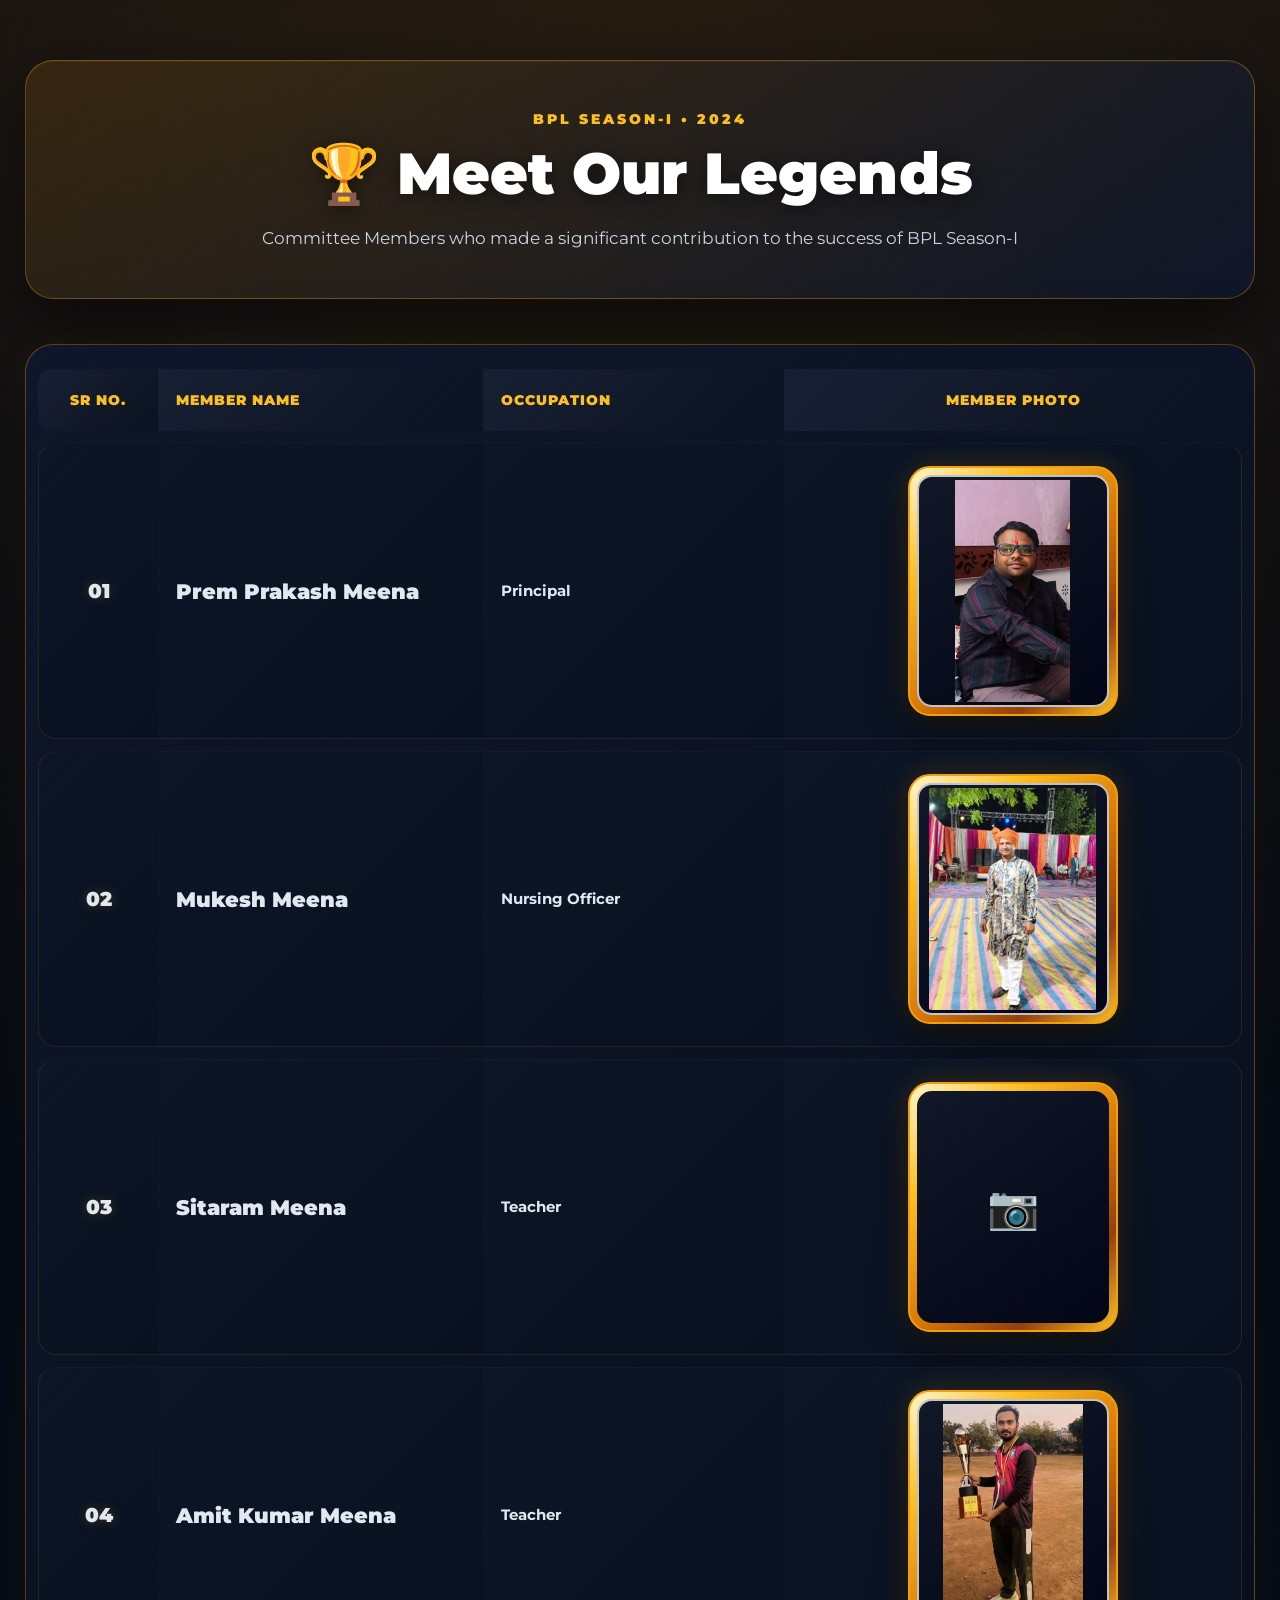
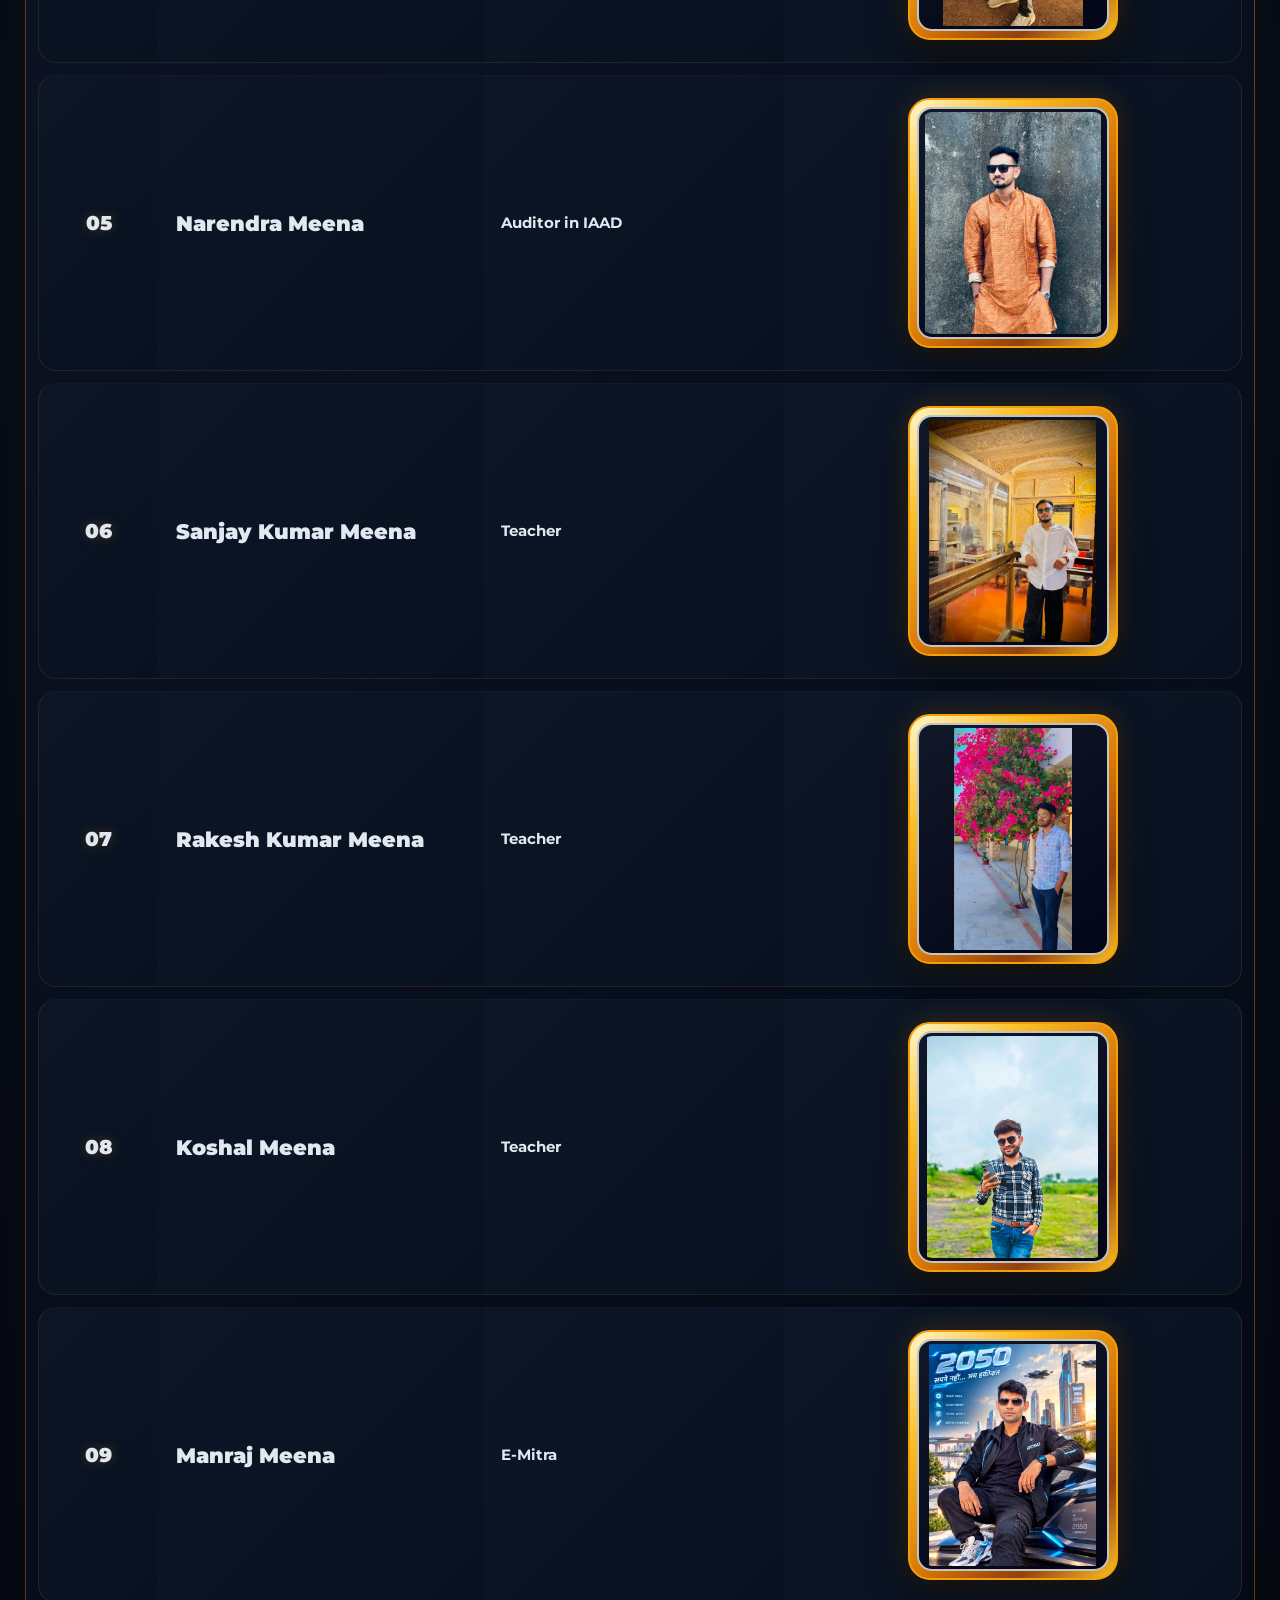
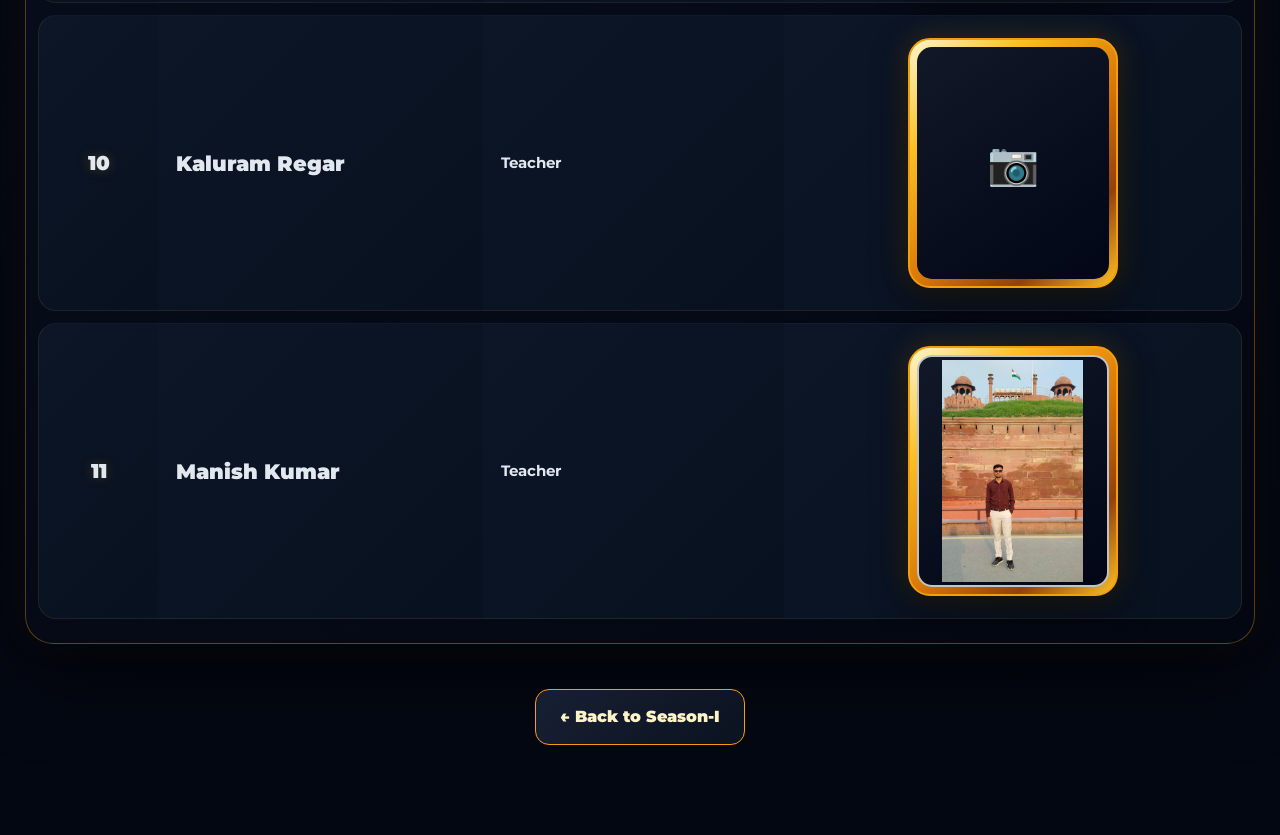
==== commit b1bbb69f: "Translate committee member names and occupations to English" ====
--- a/committee.html
+++ b/committee.html
@@ -940,8 +940,7 @@
         <h1>🏆 Meet Our Legends</h1>
 
         <p>
-            Committee Members जिन्होंने BPL Season-I को सफल बनाने में
-            अपना महत्वपूर्ण योगदान दिया।
+            Committee Members who made a significant contribution to the success of BPL Season-I
         </p>
     </header>
 
@@ -963,12 +962,12 @@
 
                 <tr>
                     <td class="committee-number">01</td>
-                    <td class="committee-name">प्रेम प्रकाश मीणा</td>
-                    <td class="committee-occupation">प्रिंसिपल</td>
+                    <td class="committee-name">Prem Prakash Meena</td>
+                    <td class="committee-occupation">Principal</td>
                     <td class="committee-photo-cell">
                         <div class="committee-photo-frame">
                             <img src="committee-photos/prem-prakash-meena.jpg"
-     alt="प्रेम प्रकाश मीणा"
+     alt="Prem Prakash Meena"
      loading="lazy">
                         </div>
                     </td>
@@ -976,8 +975,8 @@
 
                 <tr>
                     <td class="committee-number">02</td>
-                    <td class="committee-name">मुकेश मीणा</td>
-                    <td class="committee-occupation">नर्सिंग ऑफिसर</td>
+                    <td class="committee-name">Mukesh Meena</td>
+                    <td class="committee-occupation">Nursing Officer</td>
                     <td class="committee-photo-cell">
                         <div class="committee-photo-frame">
                             <img src="committee-photos/mukesh-meena.jpg"
@@ -989,8 +988,8 @@
 
                 <tr>
                     <td class="committee-number">03</td>
-                    <td class="committee-name">सीताराम मीणा</td>
-                    <td class="committee-occupation">अध्यापक</td>
+                    <td class="committee-name">Sitaram Meena</td>
+                    <td class="committee-occupation">Teacher</td>
                     <td class="committee-photo-cell">
                         <div class="committee-photo-frame">
                             <div class="committee-photo-placeholder">📷</div>
@@ -1000,12 +999,12 @@
 
                 <tr>
                     <td class="committee-number">04</td>
-                    <td class="committee-name">अमित कुमार मीणा</td>
-                    <td class="committee-occupation">अध्यापक</td>
+                    <td class="committee-name">Amit Kumar Meena</td>
+                    <td class="committee-occupation">Teacher</td>
                     <td class="committee-photo-cell">
                         <div class="committee-photo-frame">
                             <img src="committee-photos/amit-kumar-meena.jpg"
-     alt="अमित कुमार मीणा"
+     alt="Amit Kumar Meena"
      loading="lazy">
                         </div>
                     </td>
@@ -1013,12 +1012,12 @@
 
                 <tr>
                     <td class="committee-number">05</td>
-                    <td class="committee-name">नरेंद्र मीणा</td>
-                    <td class="committee-occupation">लेखापरीक्षक</td>
+                    <td class="committee-name">Narendra Meena</td>
+                    <td class="committee-occupation">Auditor in IAAD</td>
                     <td class="committee-photo-cell">
                         <div class="committee-photo-frame">
                             <img src="committee-photos/narendra-meena.jpg"
-     alt="नरेंद्र मीणा"
+     alt="Narendra Meena"
      loading="lazy">
                         </div>
                     </td>
@@ -1026,12 +1025,12 @@
 
                 <tr>
                     <td class="committee-number">06</td>
-                    <td class="committee-name">संजय कुमार मीणा</td>
-                    <td class="committee-occupation">अध्यापक</td>
+                    <td class="committee-name">Sanjay Kumar Meena</td>
+                    <td class="committee-occupation">Teacher</td>
                     <td class="committee-photo-cell">
                         <div class="committee-photo-frame">
                             <img src="committee-photos/sanjay-kumar-meena.jpg"
-     alt="संजय कुमार मीणा"
+     alt="Sanjay Kumar Meena"
      loading="lazy">
                         </div>
                     </td>
@@ -1039,12 +1038,12 @@
 
                 <tr>
                     <td class="committee-number">07</td>
-                    <td class="committee-name">राकेश कुमार मीणा</td>
-                    <td class="committee-occupation">अध्यापक</td>
+                    <td class="committee-name">Rakesh Kumar Meena</td>
+                    <td class="committee-occupation">Teacher</td>
                     <td class="committee-photo-cell">
                         <div class="committee-photo-frame">
                             <img src="committee-photos/rakesh-kumar-meena.jpg"
-     alt="राकेश कुमार मीणा"
+     alt="Rakesh Kumar Meena"
      loading="lazy">
                         </div>
                     </td>
@@ -1052,12 +1051,12 @@
 
                 <tr>
                     <td class="committee-number">08</td>
-                    <td class="committee-name">कोशल मीणा</td>
-                    <td class="committee-occupation">अध्यापक</td>
+                    <td class="committee-name">Koshal Meena</td>
+                    <td class="committee-occupation">Teacher</td>
                     <td class="committee-photo-cell">
                         <div class="committee-photo-frame">
                             <img src="committee-photos/koshal-meena.jpg"
-     alt="कोशल मीणा"
+     alt="Koshal Meena"
      loading="lazy">
                         </div>
                     </td>
@@ -1065,12 +1064,12 @@
 
                 <tr>
                     <td class="committee-number">09</td>
-                    <td class="committee-name">मनराज मीणा</td>
-                    <td class="committee-occupation">ई-मित्र</td>
+                    <td class="committee-name">Manraj Meena</td>
+                    <td class="committee-occupation">E-Mitra</td>
                     <td class="committee-photo-cell">
                         <div class="committee-photo-frame">
                             <img src="committee-photos/manraj-meena.jpg"
-     alt="मनराज मीणा"
+     alt="Manraj Meena"
      loading="lazy">
                         </div>
                     </td>
@@ -1078,8 +1077,8 @@
 
                 <tr>
                     <td class="committee-number">10</td>
-                    <td class="committee-name">कालूराम रेगर</td>
-                    <td class="committee-occupation">अध्यापक</td>
+                    <td class="committee-name">Kaluram Regar</td>
+                    <td class="committee-occupation">Teacher</td>
                     <td class="committee-photo-cell">
                         <div class="committee-photo-frame">
                             <div class="committee-photo-placeholder">📷</div>
@@ -1089,12 +1088,12 @@
 
                 <tr>
                     <td class="committee-number">11</td>
-                    <td class="committee-name">मनीष कुमार</td>
-                    <td class="committee-occupation">अध्यापक</td>
+                    <td class="committee-name">Manish Kumar</td>
+                    <td class="committee-occupation">Teacher</td>
                     <td class="committee-photo-cell">
                         <div class="committee-photo-frame">
                             <img src="committee-photos/manish-kumar.jpg"
-     alt="मनीष कुमार"
+     alt="Manish Kumar"
      loading="lazy">
                         </div>
                     </td>
--- a/style.css
+++ b/style.css
@@ -16413,3 +16413,76 @@
     vertical-align: middle !important;
     text-align: center !important;
 }
+/* =====================================================
+   COMMITTEE — 4 COLUMN HORIZONTAL LAYOUT
+   Sr No | Name | Occupation | Photo
+   ===================================================== */
+
+body:has(.committee-page) .committee-table {
+    width: 100% !important;
+    table-layout: fixed !important;
+}
+
+body:has(.committee-page) .committee-table tbody tr {
+    vertical-align: middle !important;
+}
+
+body:has(.committee-page) .committee-table tbody td {
+    vertical-align: middle !important;
+}
+
+/* Column 1 — Sr No */
+body:has(.committee-page) .committee-table th:nth-child(1),
+body:has(.committee-page) .committee-table td:nth-child(1) {
+    width: 10% !important;
+    text-align: center !important;
+}
+
+/* Column 2 — Name */
+body:has(.committee-page) .committee-table th:nth-child(2),
+body:has(.committee-page) .committee-table td:nth-child(2) {
+    width: 27% !important;
+    text-align: left !important;
+}
+
+/* Column 3 — Occupation */
+body:has(.committee-page) .committee-table th:nth-child(3),
+body:has(.committee-page) .committee-table td:nth-child(3) {
+    width: 25% !important;
+    text-align: left !important;
+}
+
+/* Column 4 — Photo */
+body:has(.committee-page) .committee-table th:nth-child(4),
+body:has(.committee-page) .committee-table td:nth-child(4) {
+    width: 38% !important;
+    text-align: center !important;
+}
+
+/* Name को सिर्फ normal table cell रहने दो */
+body:has(.committee-page) .committee-name {
+    display: table-cell !important;
+    width: auto !important;
+    margin: 0 !important;
+    padding: 22px 18px !important;
+
+    color: #ffffff !important;
+    line-height: 1.4 !important;
+}
+
+/* Occupation भी अलग table cell */
+body:has(.committee-page) .committee-occupation {
+    display: table-cell !important;
+    width: auto !important;
+    margin: 0 !important;
+    padding: 22px 18px !important;
+
+    color: #cbd5e1 !important;
+    line-height: 1.5 !important;
+}
+
+/* Photo */
+body:has(.committee-page) .committee-photo-cell {
+    vertical-align: middle !important;
+    text-align: center !important;
+       }
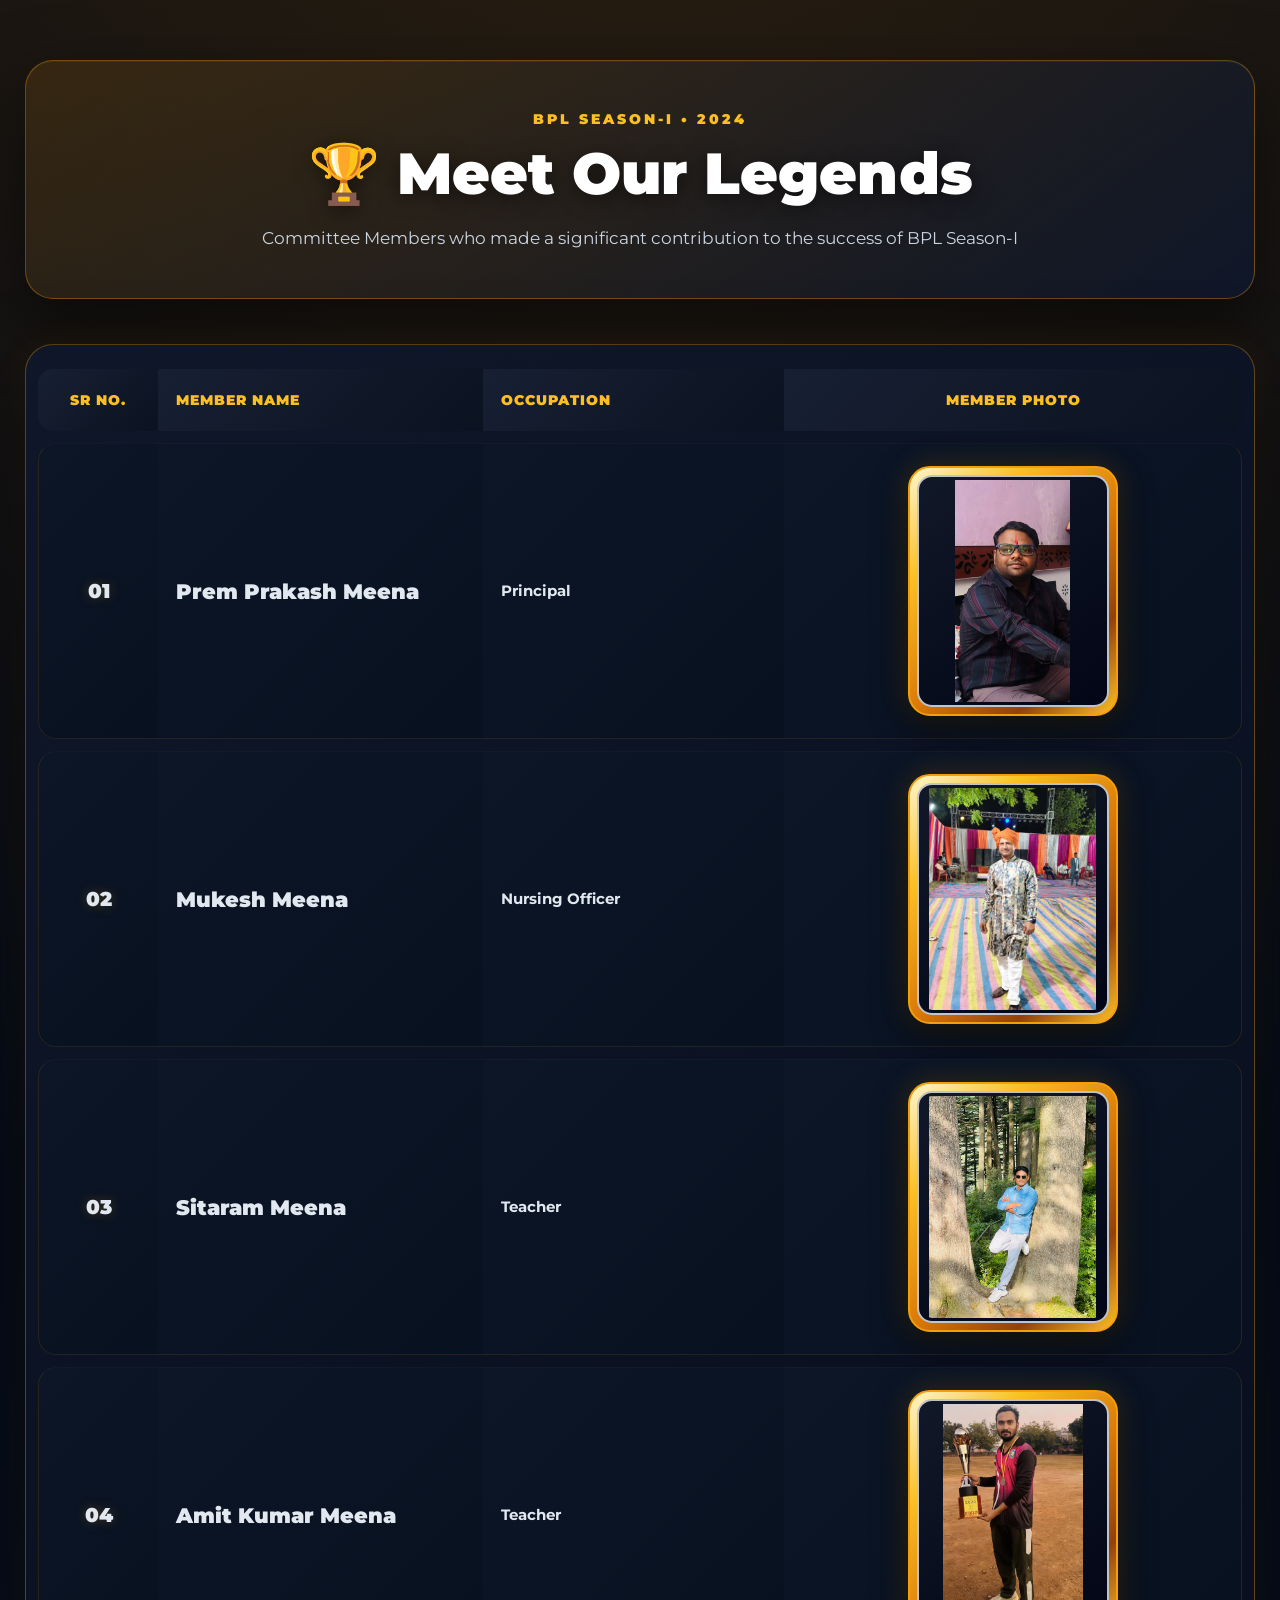
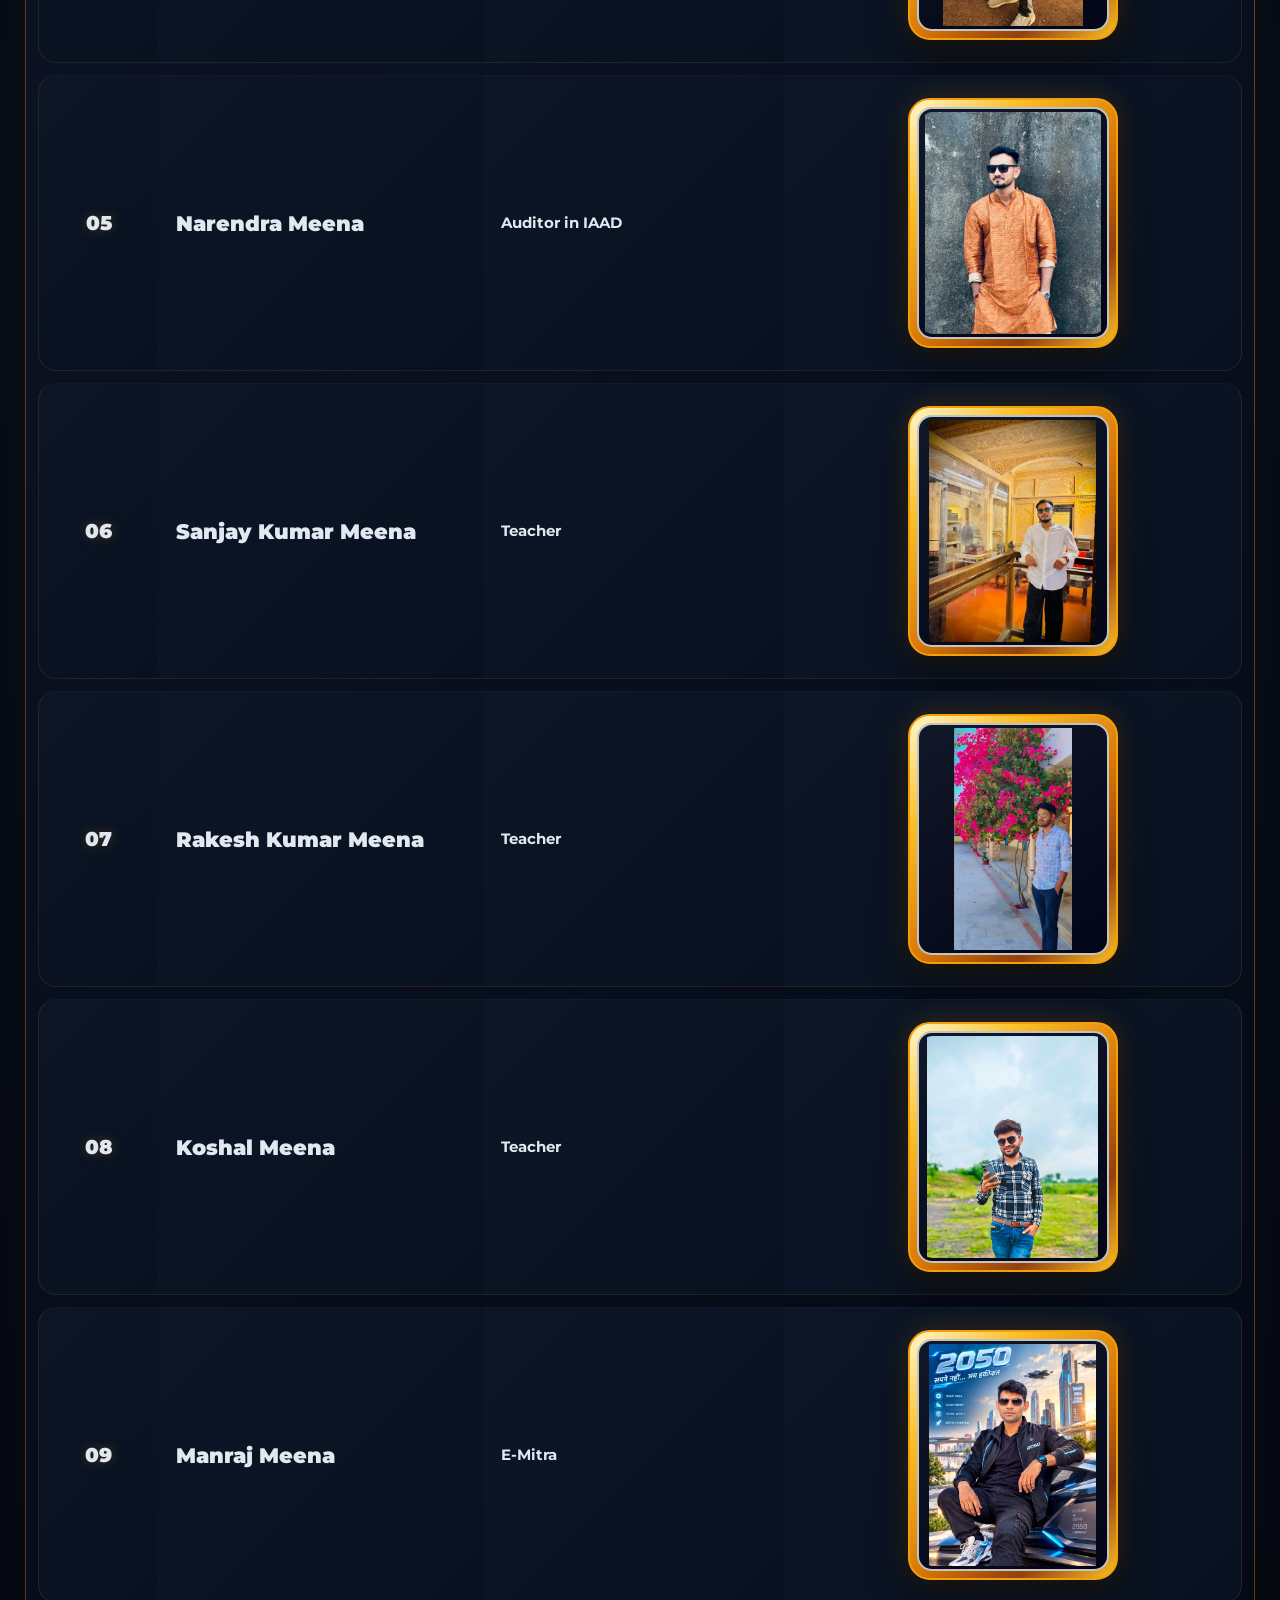
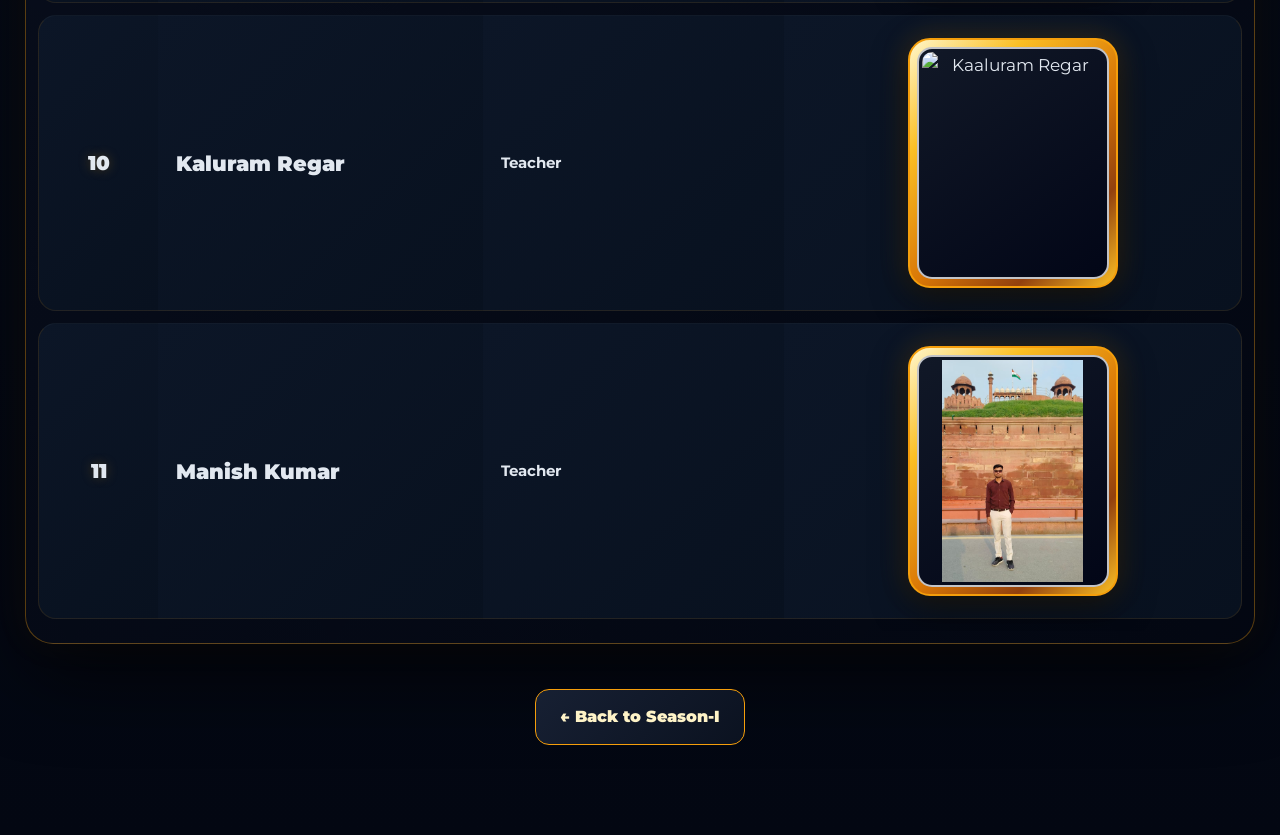
==== commit 1ad3f01a: "Replace photo placeholders with actual images" ====
--- a/committee.html
+++ b/committee.html
@@ -992,7 +992,9 @@
                     <td class="committee-occupation">Teacher</td>
                     <td class="committee-photo-cell">
                         <div class="committee-photo-frame">
-                            <div class="committee-photo-placeholder">📷</div>
+                            <img src="committee-photos/sitaram-meena.jpg"
+     alt="Sitaram Meena"
+     loading="lazy">
                         </div>
                     </td>
                 </tr>
@@ -1081,7 +1083,9 @@
                     <td class="committee-occupation">Teacher</td>
                     <td class="committee-photo-cell">
                         <div class="committee-photo-frame">
-                            <div class="committee-photo-placeholder">📷</div>
+                            <img src="committee-photos/kaaluram-regar.jpg"
+     alt="Kaaluram Regar"
+     loading="lazy">
                         </div>
                     </td>
                 </tr>
